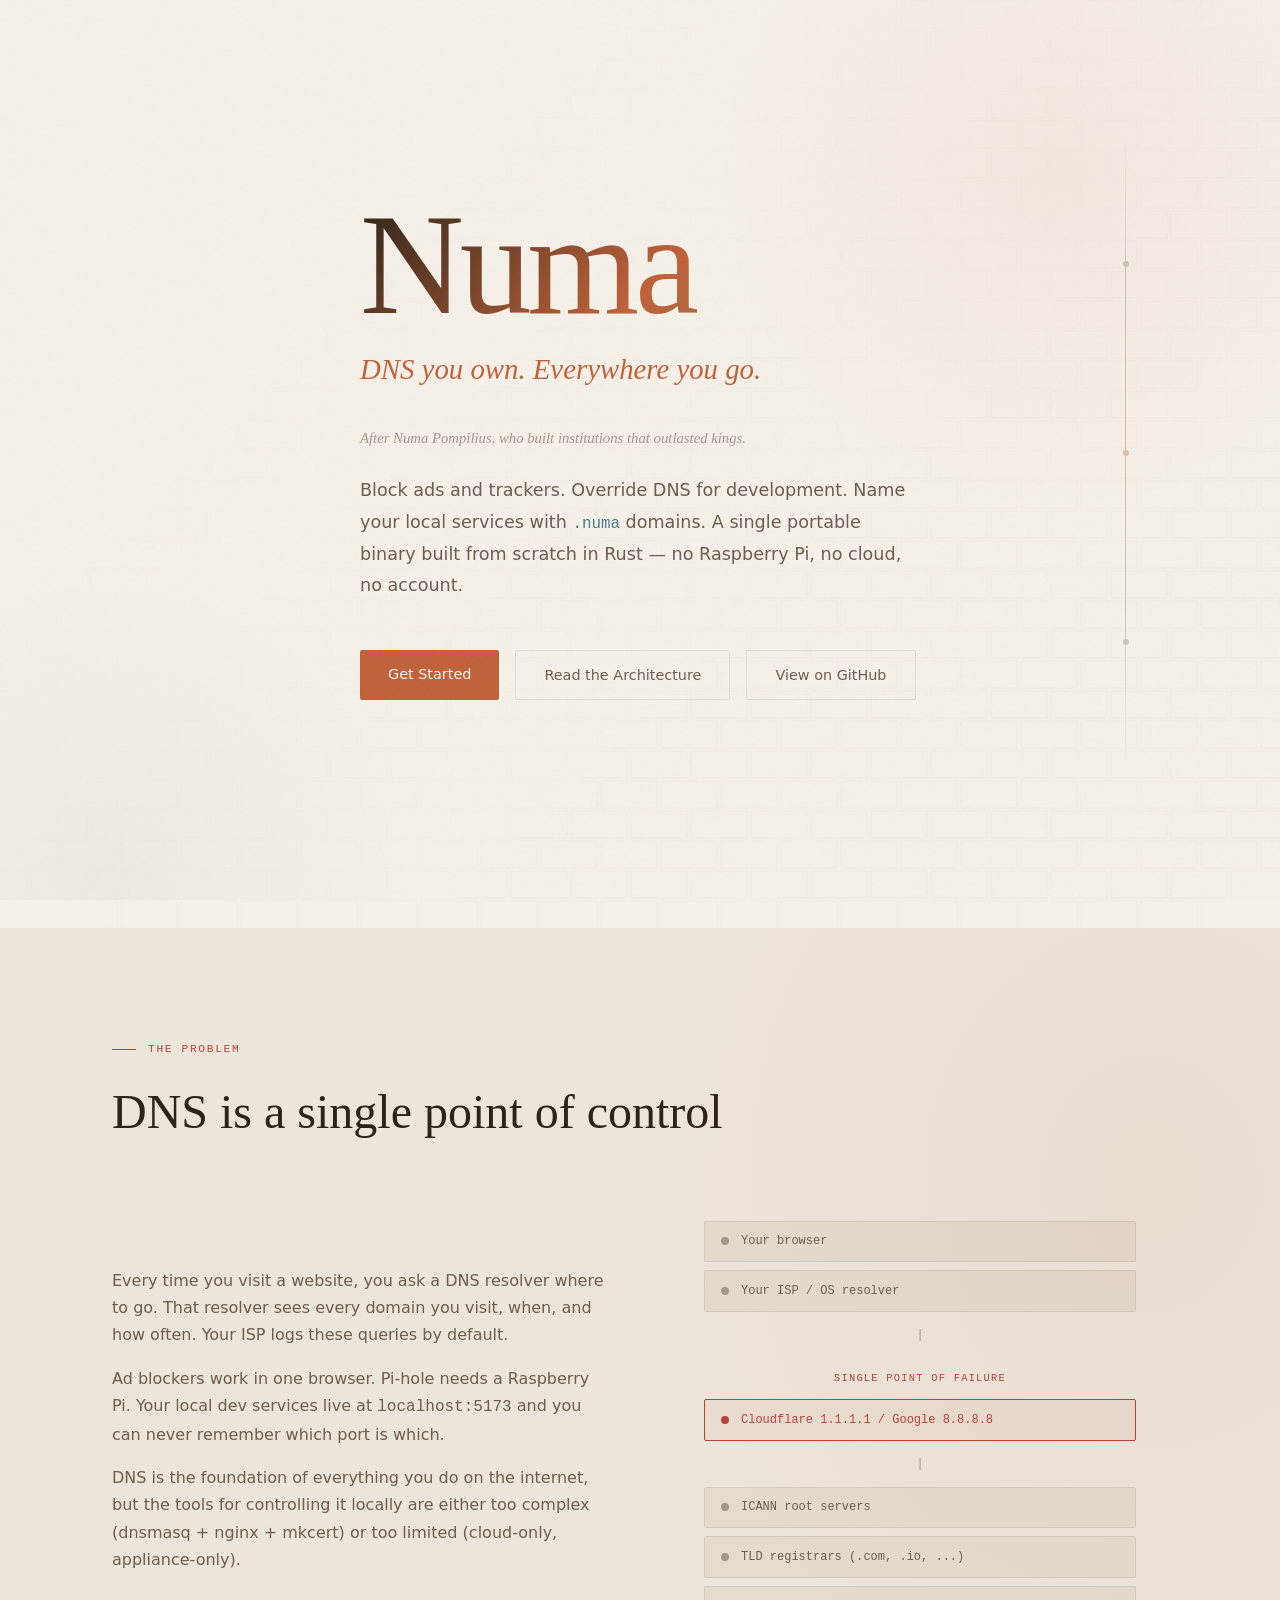
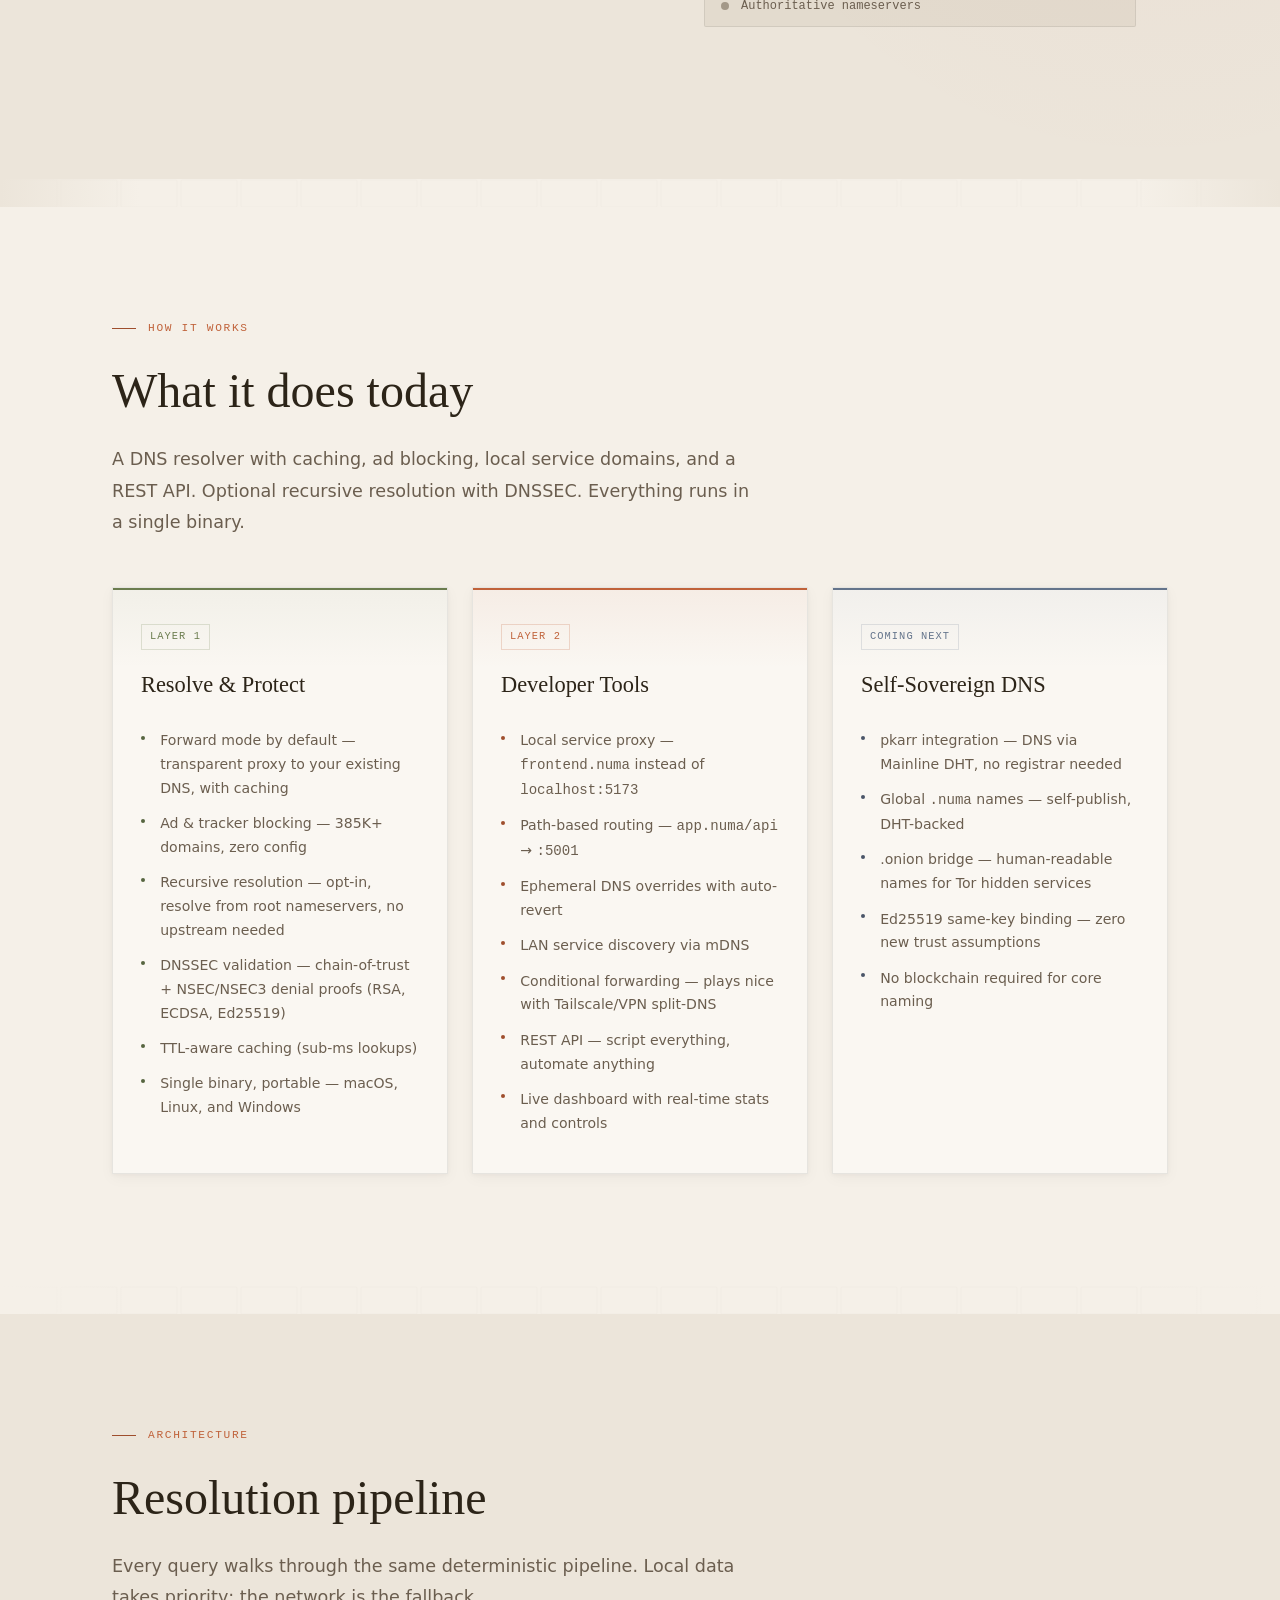
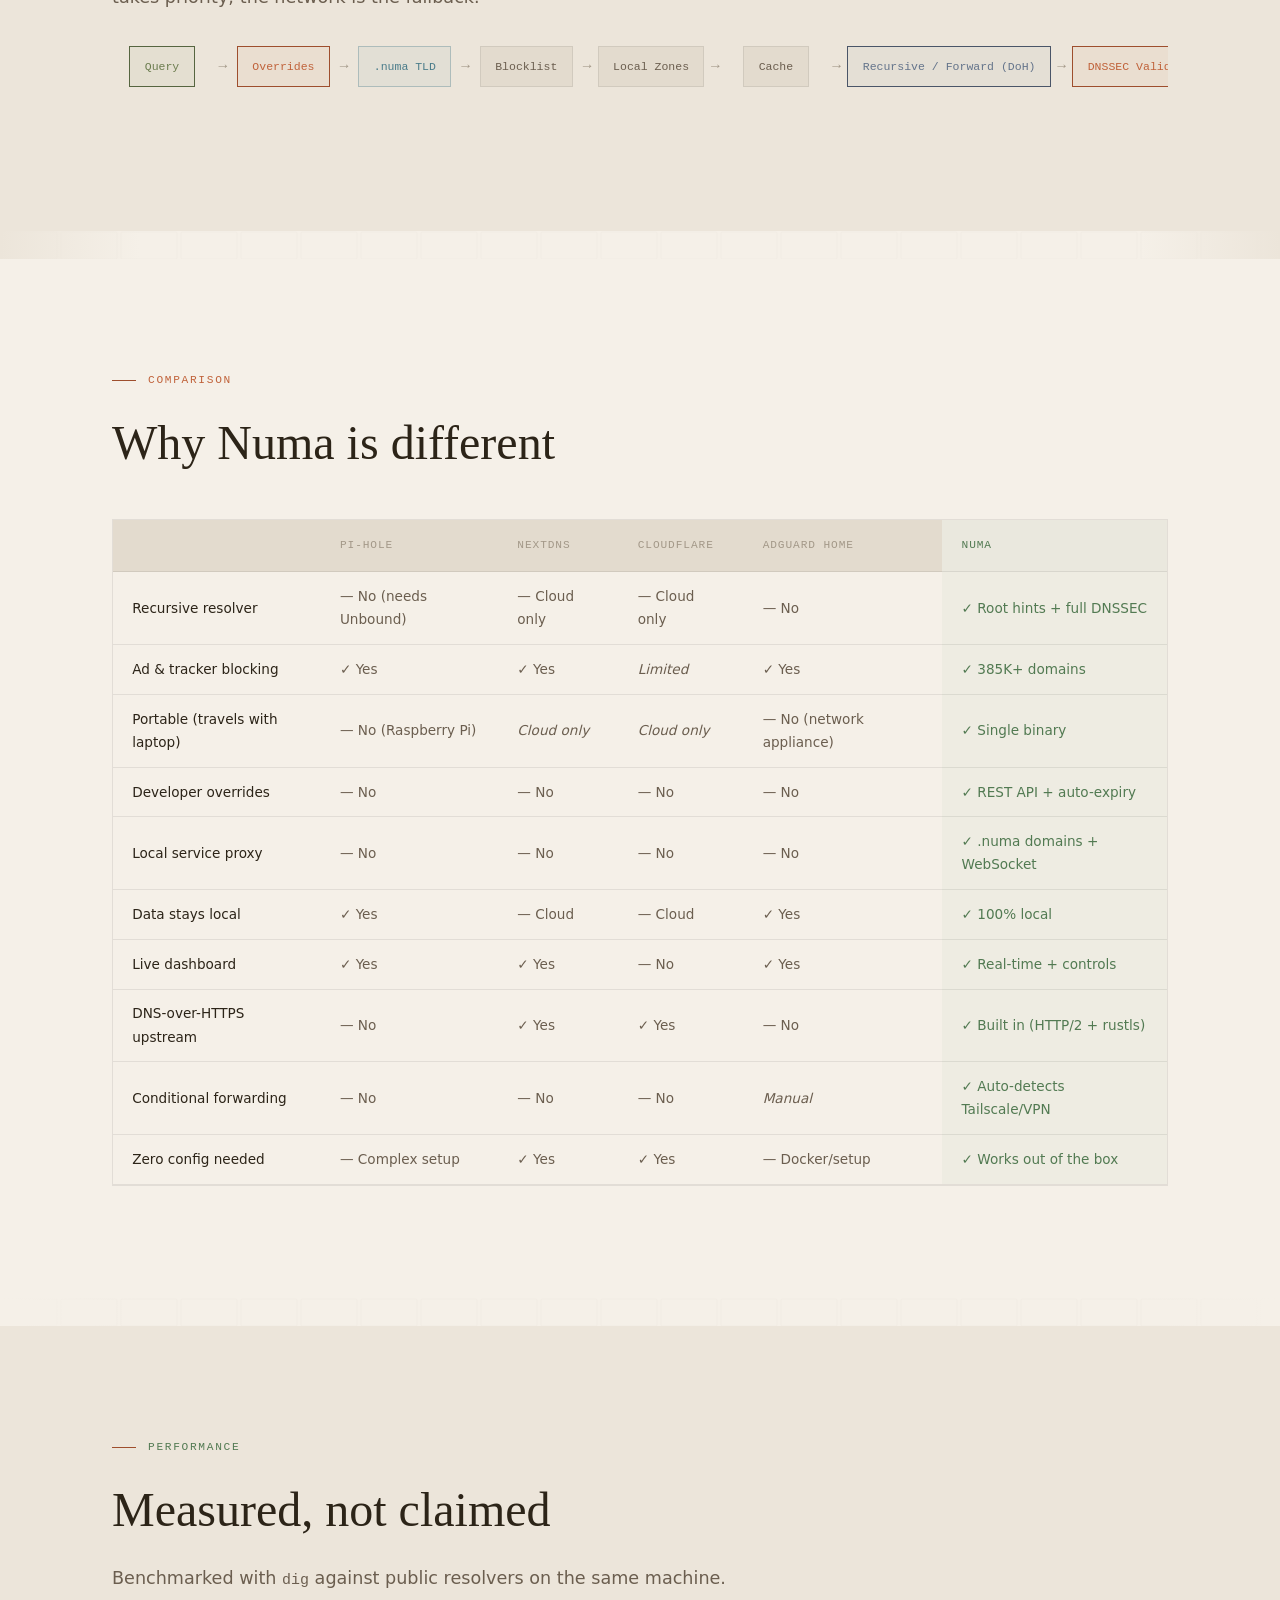
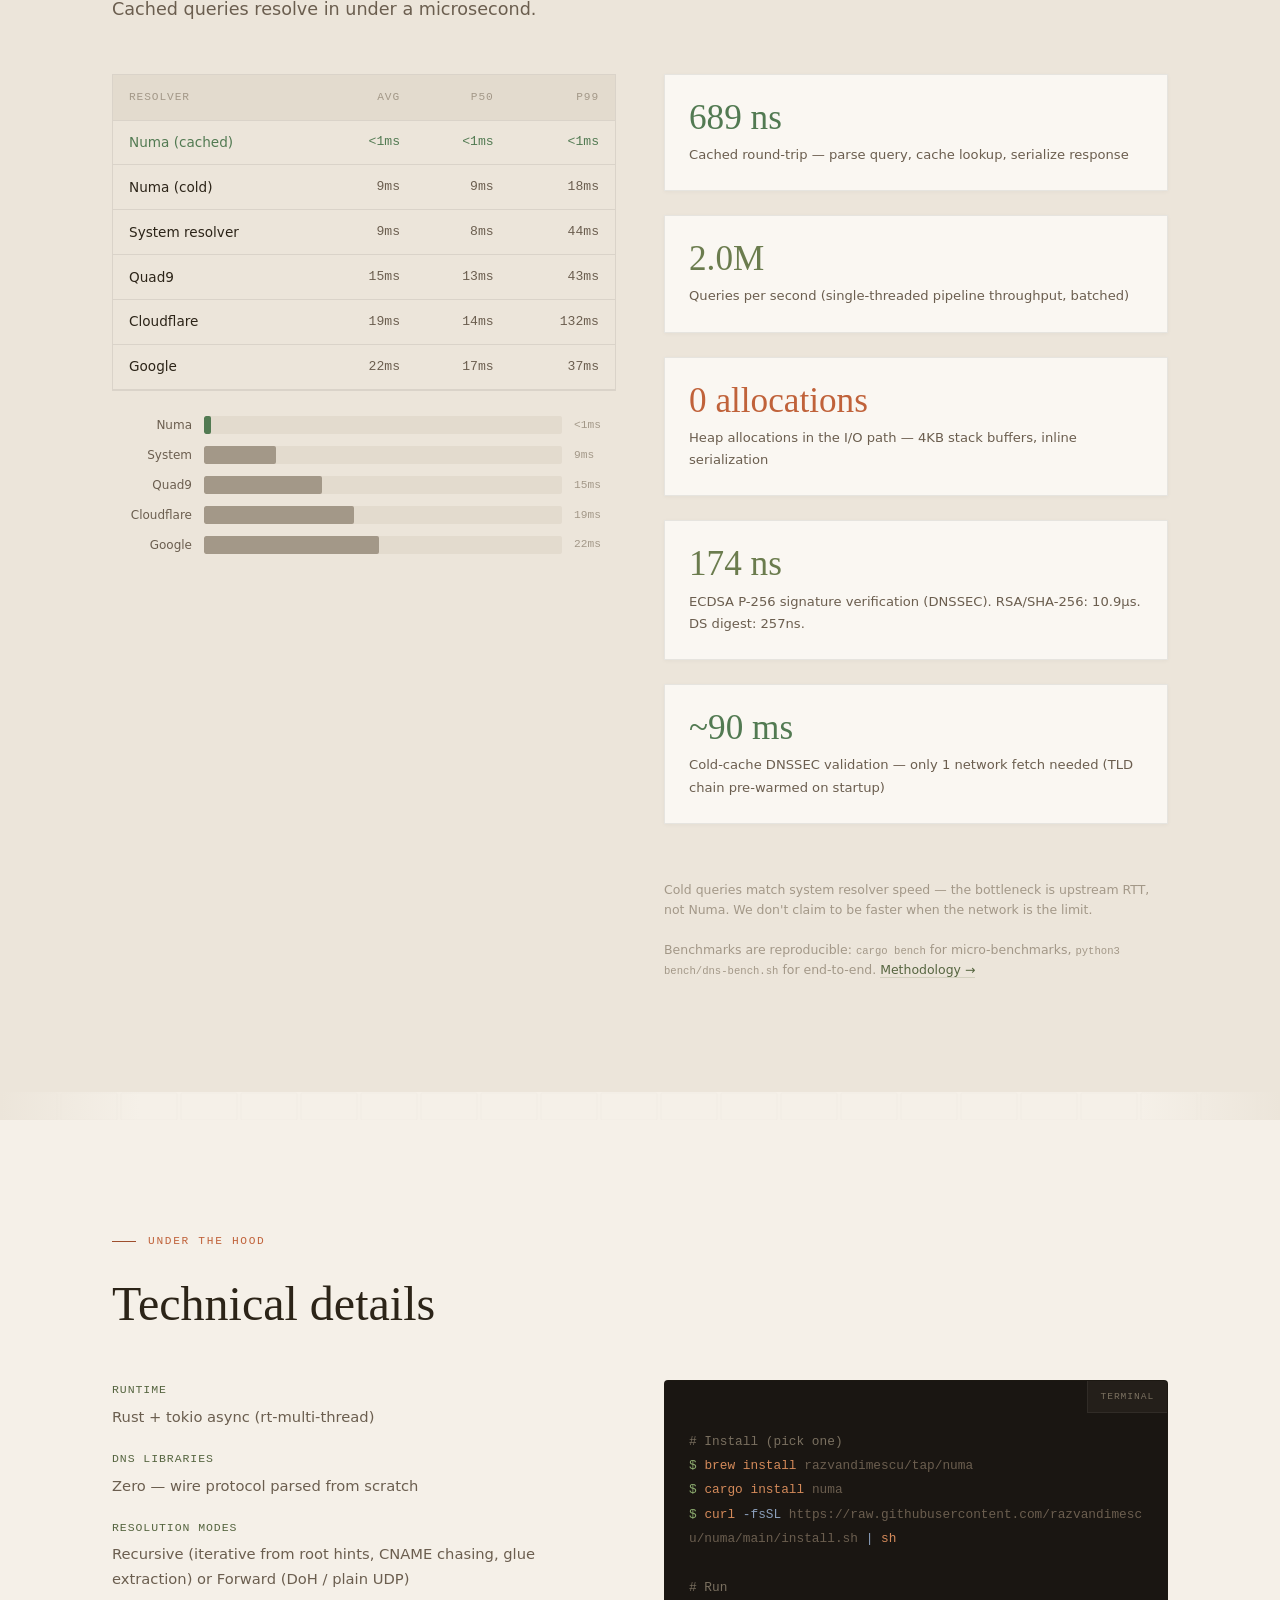
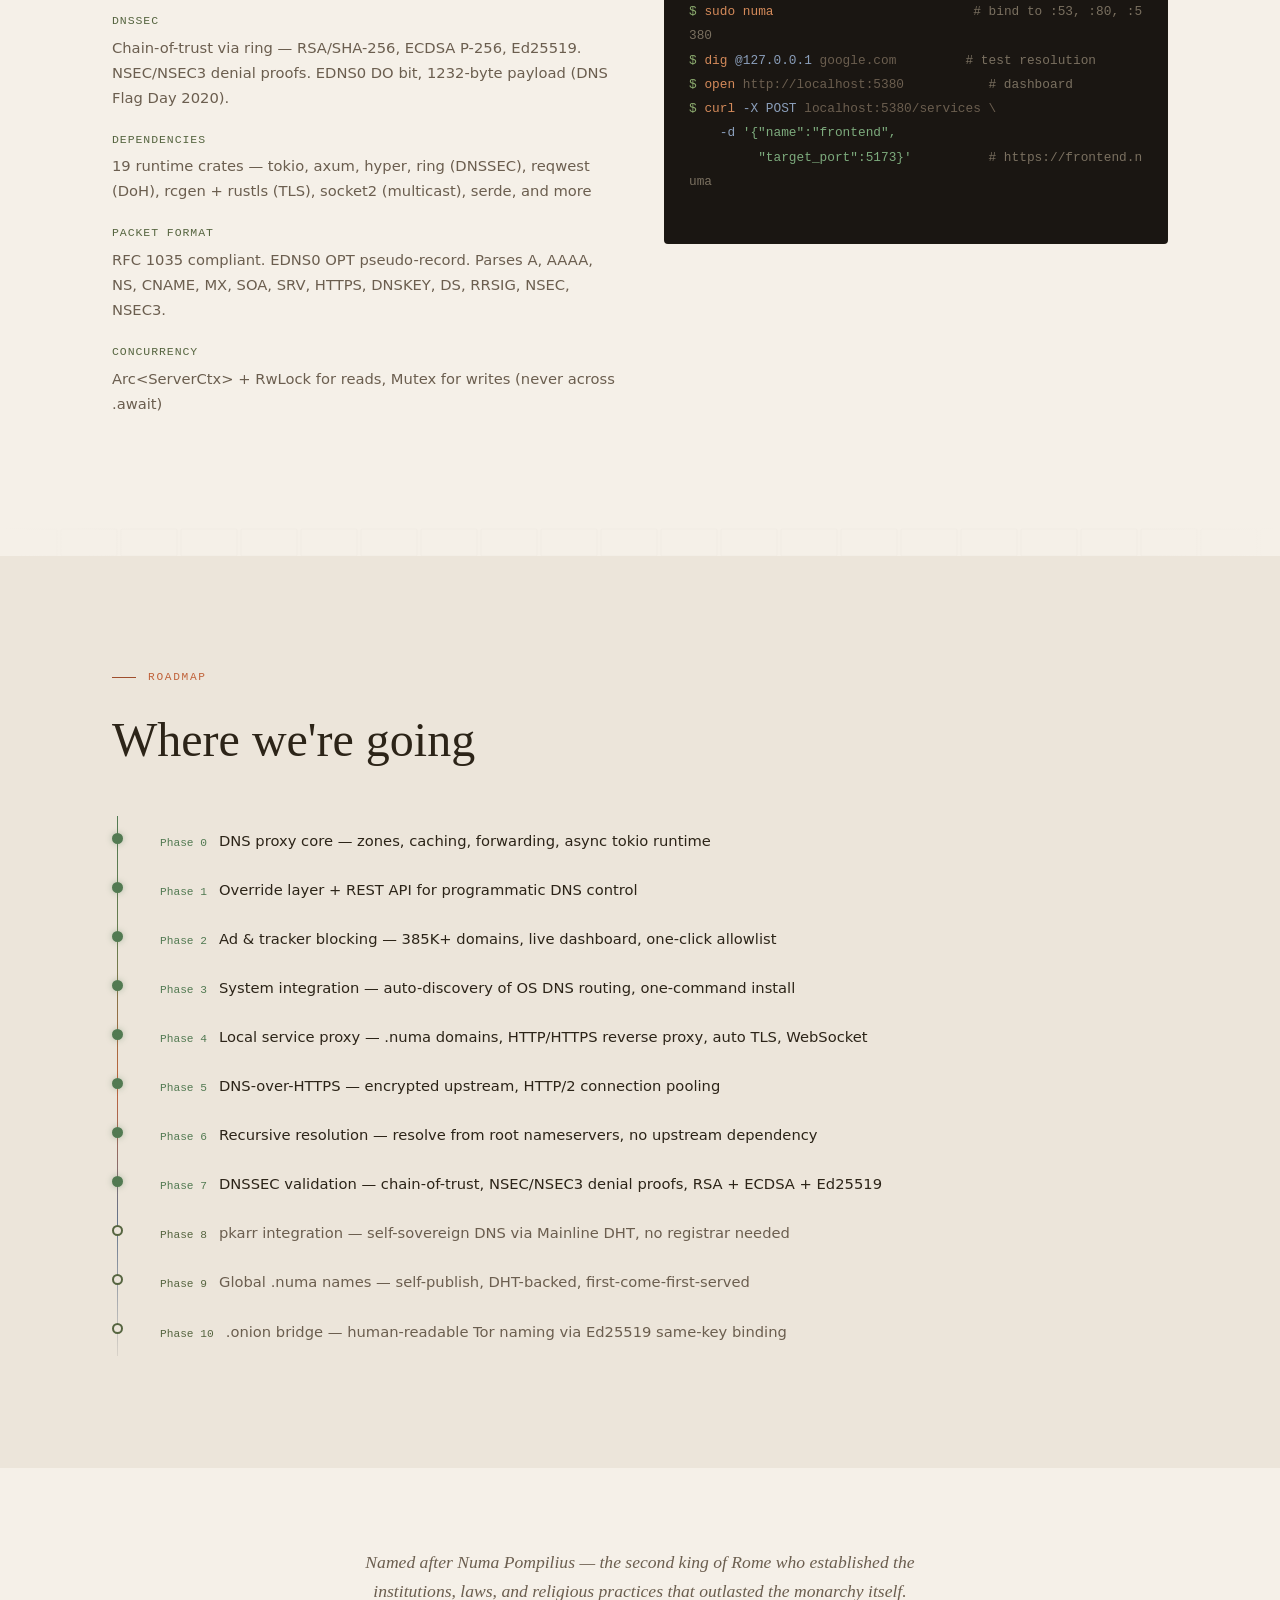
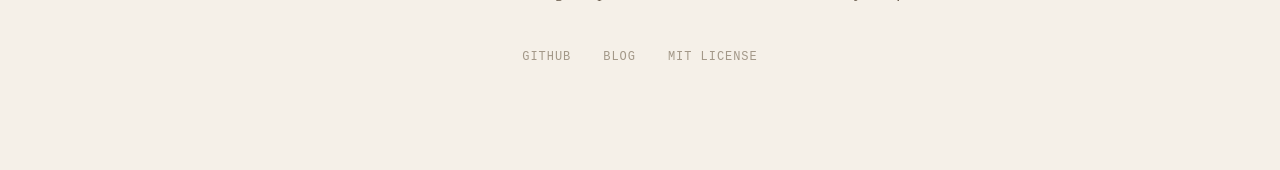
==== site/index.html @ 939c23e9 "feat: forward mode as default, recursive opt-in Forward mode (transparent proxy to system DNS) is no" ====
<!DOCTYPE html>
<html lang="en">
<head>
<meta charset="UTF-8">
<meta name="viewport" content="width=device-width, initial-scale=1.0">
<title>Numa — DNS you own. Everywhere you go.</title>
<meta name="description" content="DNS you own. Portable DNS resolver with caching, ad blocking, .numa local domains, developer overrides. Optional recursive resolution with full DNSSEC validation. Built from scratch in Rust.">
<link rel="canonical" href="https://numa.rs">
<meta property="og:title" content="Numa — DNS you own. Everywhere you go.">
<meta property="og:description" content="Portable DNS resolver with caching, ad blocking, .numa local domains, and developer overrides. Optional recursive resolution with full DNSSEC validation. Built from scratch in Rust.">
<meta property="og:type" content="website">
<meta property="og:url" content="https://numa.rs">
<link rel="stylesheet" href="/fonts/fonts.css">
<style>
*, *::before, *::after { margin: 0; padding: 0; box-sizing: border-box; }

:root {
  /* Roman Stone */
  --bg-deep: #f5f0e8;
  --bg-surface: #ece5da;
  --bg-elevated: #e3dbce;
  --bg-card: #faf7f2;
  --amber: #c0623a;
  --amber-dim: #9e4e2d;
  --amber-glow: rgba(192, 98, 58, 0.07);
  --amber-glow-strong: rgba(192, 98, 58, 0.14);
  --teal: #6b7c4e;
  --teal-dim: #566540;
  --teal-glow: rgba(107, 124, 78, 0.06);
  --violet: #64748b;
  --violet-dim: #4a5568;
  --violet-glow: rgba(100, 116, 139, 0.06);
  --emerald: #527a52;
  --emerald-dim: #3f6340;
  --rose: #b5443a;
  --rose-dim: #943832;
  --rose-glow: rgba(181, 68, 58, 0.05);
  --cyan: #4a7c8a;
  --text-primary: #2c2418;
  --text-secondary: #6b5e4f;
  --text-dim: #a39888;
  --border: rgba(0, 0, 0, 0.08);
  --border-amber: rgba(192, 98, 58, 0.22);
  --border-teal: rgba(107, 124, 78, 0.20);
  --border-violet: rgba(100, 116, 139, 0.18);
  --font-display: 'Instrument Serif', Georgia, serif;
  --font-body: 'DM Sans', system-ui, sans-serif;
  --font-mono: 'JetBrains Mono', monospace;
}

html { scroll-behavior: smooth; }

body {
  background: var(--bg-deep);
  color: var(--text-primary);
  font-family: var(--font-body);
  font-weight: 400;
  line-height: 1.7;
  -webkit-font-smoothing: antialiased;
  overflow-x: hidden;
}

/* --- Grain overlay --- */
body::before {
  content: '';
  position: fixed;
  inset: 0;
  background-image: url("data:image/svg+xml,%3Csvg viewBox='0 0 256 256' xmlns='http://www.w3.org/2000/svg'%3E%3Cfilter id='n'%3E%3CfeTurbulence type='fractalNoise' baseFrequency='0.9' numOctaves='4' stitchTiles='stitch'/%3E%3C/filter%3E%3Crect width='100%25' height='100%25' filter='url(%23n)' opacity='0.025'/%3E%3C/svg%3E");
  pointer-events: none;
  z-index: 9999;
}

/* --- Layout --- */
.container {
  max-width: 1120px;
  margin: 0 auto;
  padding: 0 2rem;
}

section {
  padding: 7rem 0;
  position: relative;
}

/* --- Reveal animations --- */
.reveal {
  opacity: 0;
  transform: translateY(28px);
  transition: opacity 0.7s cubic-bezier(0.22, 1, 0.36, 1), transform 0.7s cubic-bezier(0.22, 1, 0.36, 1);
}
.reveal.visible {
  opacity: 1;
  transform: translateY(0);
}
.reveal-delay-1 { transition-delay: 0.1s; }
.reveal-delay-2 { transition-delay: 0.2s; }
.reveal-delay-3 { transition-delay: 0.3s; }
.reveal-delay-4 { transition-delay: 0.4s; }

@media (prefers-reduced-motion: reduce) {
  .reveal { opacity: 1; transform: none; transition: none; }
  .hero .wordmark, .hero .tagline, .hero .description, .hero-actions { opacity: 1; animation: none; }
}

/* --- Accessibility --- */
.sr-only { position: absolute; width: 1px; height: 1px; padding: 0; margin: -1px; overflow: hidden; clip: rect(0,0,0,0); border: 0; }
.btn:focus-visible { outline: 2px solid var(--amber); outline-offset: 2px; }
.btn-ghost:focus-visible { outline: 2px solid var(--amber-dim); outline-offset: 2px; }

/* --- Roman road brick pattern --- */
.roman-bricks {
  position: absolute;
  inset: 0;
  background-image: url("data:image/svg+xml,%3Csvg width='120' height='60' xmlns='http://www.w3.org/2000/svg'%3E%3Crect x='1' y='1' width='56' height='27' rx='1' fill='none' stroke='%23a39888' stroke-width='0.5' opacity='0.18'/%3E%3Crect x='61' y='1' width='56' height='27' rx='1' fill='none' stroke='%23a39888' stroke-width='0.5' opacity='0.18'/%3E%3Crect x='31' y='31' width='56' height='27' rx='1' fill='none' stroke='%23a39888' stroke-width='0.5' opacity='0.18'/%3E%3Crect x='-29' y='31' width='56' height='27' rx='1' fill='none' stroke='%23a39888' stroke-width='0.5' opacity='0.18'/%3E%3Crect x='91' y='31' width='56' height='27' rx='1' fill='none' stroke='%23a39888' stroke-width='0.5' opacity='0.18'/%3E%3C/svg%3E");
  background-size: 120px 60px;
  pointer-events: none;
}

/* Hero bricks: fade from right/bottom, invisible where text sits */
.hero .roman-bricks {
  -webkit-mask-image: linear-gradient(135deg, transparent 25%, rgba(0,0,0,0.25) 55%, rgba(0,0,0,0.5) 100%);
  mask-image: linear-gradient(135deg, transparent 25%, rgba(0,0,0,0.25) 55%, rgba(0,0,0,0.5) 100%);
}

/* Section divider road band */
.section-road {
  height: 28px;
  position: relative;
  overflow: hidden;
}
.section-road .roman-bricks {
  opacity: 0.5;
}
.section-road::before,
.section-road::after {
  content: '';
  position: absolute;
  top: 0;
  bottom: 0;
  width: 140px;
  z-index: 1;
}
.section-road::before { left: 0; background: linear-gradient(to right, var(--bg-deep), transparent); }
.section-road::after { right: 0; background: linear-gradient(to left, var(--bg-deep), transparent); }
.section-road.on-surface::before { background: linear-gradient(to right, var(--bg-surface), transparent); }
.section-road.on-surface::after { background: linear-gradient(to left, var(--bg-surface), transparent); }

/* --- Section labels --- */
.section-label {
  font-family: var(--font-mono);
  font-size: 0.7rem;
  letter-spacing: 0.15em;
  text-transform: uppercase;
  color: var(--amber);
  margin-bottom: 1.5rem;
  display: flex;
  align-items: center;
  gap: 0.75rem;
}
.section-label::before {
  content: '';
  width: 1.5rem;
  height: 1px;
  background: var(--amber-dim);
}

h2 {
  font-family: var(--font-display);
  font-weight: 400;
  font-size: clamp(2rem, 4vw, 3rem);
  line-height: 1.2;
  margin-bottom: 1.5rem;
  color: var(--text-primary);
}

h3 {
  font-family: var(--font-body);
  font-weight: 500;
  font-size: 1.15rem;
  margin-bottom: 0.75rem;
  color: var(--text-primary);
}

p.lead {
  font-size: 1.1rem;
  color: var(--text-secondary);
  max-width: 640px;
  line-height: 1.8;
}

/* ===========================
   HERO
   =========================== */
.hero {
  min-height: 100vh;
  display: flex;
  align-items: center;
  position: relative;
  padding: 6rem 0;
  overflow: hidden;
}

/* Radial glows behind hero */
.hero::before {
  content: '';
  position: absolute;
  top: -20%;
  right: -10%;
  width: 700px;
  height: 700px;
  background: radial-gradient(circle, rgba(192, 98, 58, 0.06) 0%, transparent 70%);
  pointer-events: none;
}
.hero::after {
  content: '';
  position: absolute;
  bottom: -30%;
  left: -15%;
  width: 600px;
  height: 600px;
  background: radial-gradient(circle, rgba(107, 124, 78, 0.05) 0%, transparent 70%);
  pointer-events: none;
}

.hero-content {
  position: relative;
  z-index: 1;
}

.hero .wordmark {
  font-family: var(--font-display);
  font-weight: 400;
  font-size: clamp(4.5rem, 12vw, 9rem);
  line-height: 0.9;
  letter-spacing: -0.03em;
  background: linear-gradient(135deg, #2c2418 0%, var(--amber) 55%, var(--teal) 100%);
  -webkit-background-clip: text;
  -webkit-text-fill-color: transparent;
  background-clip: text;
  margin-bottom: 1rem;
  opacity: 0;
  animation: wordmark-in 1s cubic-bezier(0.22, 1, 0.36, 1) 0.2s forwards;
}

@keyframes wordmark-in {
  from { opacity: 0; transform: translateY(40px); }
  to { opacity: 1; transform: translateY(0); }
}

.hero .tagline {
  font-family: var(--font-display);
  font-style: italic;
  font-size: clamp(1.3rem, 3vw, 1.8rem);
  color: var(--amber);
  margin-bottom: 2rem;
  opacity: 0;
  animation: fade-up 0.8s cubic-bezier(0.22, 1, 0.36, 1) 0.5s forwards;
}

@keyframes fade-up {
  from { opacity: 0; transform: translateY(20px); }
  to { opacity: 1; transform: translateY(0); }
}

.hero .epigraph {
  font-family: var(--font-display);
  font-style: italic;
  font-size: 0.92rem;
  color: var(--text-dim);
  margin-bottom: 1.5rem;
  opacity: 0;
  animation: fade-up 0.8s cubic-bezier(0.22, 1, 0.36, 1) 0.6s forwards;
}

.hero .description {
  font-size: 1.1rem;
  color: var(--text-secondary);
  max-width: 560px;
  line-height: 1.8;
  margin-bottom: 3rem;
  opacity: 0;
  animation: fade-up 0.8s cubic-bezier(0.22, 1, 0.36, 1) 0.7s forwards;
}

.hero-actions {
  display: flex;
  gap: 1rem;
  flex-wrap: wrap;
  opacity: 0;
  animation: fade-up 0.8s cubic-bezier(0.22, 1, 0.36, 1) 0.9s forwards;
}

.btn {
  font-family: var(--font-body);
  font-weight: 500;
  font-size: 0.9rem;
  padding: 0.75rem 1.75rem;
  border-radius: 2px;
  text-decoration: none;
  transition: all 0.25s ease;
  cursor: pointer;
  border: none;
}

.btn-primary {
  background: var(--amber);
  color: #faf7f2;
}
.btn-primary:hover {
  background: #a85230;
  box-shadow: 0 4px 20px rgba(192, 98, 58, 0.25);
}

.btn-ghost {
  background: transparent;
  color: var(--text-secondary);
  border: 1px solid var(--border);
}
.btn-ghost:hover {
  border-color: var(--amber-dim);
  color: var(--amber);
}

/* Side decoration — vertical line */
.hero-line {
  position: absolute;
  right: 12%;
  top: 15%;
  bottom: 15%;
  width: 1px;
  background: linear-gradient(to bottom, transparent, var(--teal), var(--amber), var(--violet), transparent);
  opacity: 0;
  animation: line-in 1.5s ease 1.2s forwards;
}
@keyframes line-in {
  to { opacity: 0.35; }
}
.hero-line .dot {
  position: absolute;
  width: 6px;
  height: 6px;
  border-radius: 50%;
  left: -2.5px;
}
.hero-line .dot:nth-child(1) { top: 20%; background: var(--teal); animation: pulse-dot-teal 3s ease-in-out infinite 0s; }
.hero-line .dot:nth-child(2) { top: 50%; background: var(--amber); animation: pulse-dot-amber 3s ease-in-out infinite 1s; }
.hero-line .dot:nth-child(3) { top: 80%; background: var(--violet); animation: pulse-dot-violet 3s ease-in-out infinite 2s; }

@keyframes pulse-dot-teal {
  0%, 100% { opacity: 0.5; box-shadow: none; }
  50% { opacity: 1; box-shadow: 0 0 10px rgba(107, 124, 78, 0.5); }
}
@keyframes pulse-dot-amber {
  0%, 100% { opacity: 0.5; box-shadow: none; }
  50% { opacity: 1; box-shadow: 0 0 10px rgba(192, 98, 58, 0.5); }
}
@keyframes pulse-dot-violet {
  0%, 100% { opacity: 0.5; box-shadow: none; }
  50% { opacity: 1; box-shadow: 0 0 10px rgba(100, 116, 139, 0.5); }
}

/* ===========================
   THE PROBLEM
   =========================== */
.problem {
  background: var(--bg-surface);
  position: relative;
}
.problem::after {
  content: '';
  position: absolute;
  top: 0;
  right: 0;
  width: 50%;
  height: 100%;
  background: radial-gradient(ellipse at 80% 30%, var(--rose-glow), transparent 70%);
  pointer-events: none;
}

.problem-grid {
  display: grid;
  grid-template-columns: 1fr 1fr;
  gap: 4rem;
  align-items: center;
  margin-top: 3rem;
}

.problem-text p {
  color: var(--text-secondary);
  margin-bottom: 1rem;
  font-size: 1rem;
}

/* Centralized DNS diagram */
.dns-diagram {
  position: relative;
  padding: 2rem;
}

.dns-node {
  display: flex;
  align-items: center;
  gap: 0.75rem;
  padding: 0.6rem 1rem;
  border: 1px solid var(--border);
  border-radius: 2px;
  font-family: var(--font-mono);
  font-size: 0.75rem;
  color: var(--text-secondary);
  background: var(--bg-elevated);
  margin-bottom: 0.5rem;
  position: relative;
}

.dns-node.central {
  border-color: var(--rose);
  background: rgba(181, 68, 58, 0.06);
  color: var(--rose);
}

.dns-node .node-dot {
  width: 8px;
  height: 8px;
  border-radius: 50%;
  flex-shrink: 0;
}
.dns-node .node-dot.red { background: var(--rose); }
.dns-node .node-dot.dim { background: var(--text-dim); }

.bottleneck-label {
  text-align: center;
  font-family: var(--font-mono);
  font-size: 0.65rem;
  text-transform: uppercase;
  letter-spacing: 0.12em;
  color: var(--rose);
  margin: 1.5rem 0 0.75rem;
}

.dns-arrows {
  display: flex;
  justify-content: center;
  gap: 0.5rem;
  margin: 0.75rem 0;
  color: var(--text-dim);
  font-family: var(--font-mono);
  font-size: 0.8rem;
}

/* ===========================
   HOW IT WORKS — 3 LAYERS
   =========================== */
.layers-grid {
  display: grid;
  grid-template-columns: repeat(3, 1fr);
  gap: 1.5rem;
  margin-top: 3rem;
}

.layer-card {
  background: var(--bg-card);
  border: 1px solid var(--border);
  padding: 2rem 1.75rem;
  position: relative;
  overflow: hidden;
  transition: border-color 0.3s ease, box-shadow 0.3s ease;
  box-shadow: 0 1px 4px rgba(0,0,0,0.04), 0 4px 14px rgba(44,36,24,0.04);
}
.layer-card:hover {
  box-shadow: 0 2px 8px rgba(0,0,0,0.06), 0 8px 24px rgba(44,36,24,0.06);
}

.layer-card:nth-child(1):hover { border-color: var(--border-teal); }
.layer-card:nth-child(2):hover { border-color: var(--border-amber); }
.layer-card:nth-child(3):hover { border-color: var(--border-violet); }

.layer-card::before {
  content: '';
  position: absolute;
  top: 0;
  left: 0;
  right: 0;
  height: 2px;
}

.layer-card:nth-child(1)::before { background: var(--teal); }
.layer-card:nth-child(2)::before { background: var(--amber); }
.layer-card:nth-child(3)::before { background: var(--violet); }

/* Subtle glow per card */
.layer-card:nth-child(1)::after { content: ''; position: absolute; top: 0; left: 0; right: 0; height: 80px; background: linear-gradient(to bottom, var(--teal-glow), transparent); pointer-events: none; }
.layer-card:nth-child(2)::after { content: ''; position: absolute; top: 0; left: 0; right: 0; height: 80px; background: linear-gradient(to bottom, var(--amber-glow), transparent); pointer-events: none; }
.layer-card:nth-child(3)::after { content: ''; position: absolute; top: 0; left: 0; right: 0; height: 80px; background: linear-gradient(to bottom, var(--violet-glow), transparent); pointer-events: none; }

.layer-badge {
  font-family: var(--font-mono);
  font-size: 0.65rem;
  letter-spacing: 0.1em;
  text-transform: uppercase;
  margin-bottom: 1rem;
  display: inline-block;
  padding: 0.2rem 0.5rem;
  position: relative;
  z-index: 1;
}

.layer-card:nth-child(1) .layer-badge { color: var(--teal); border: 1px solid var(--border-teal); }
.layer-card:nth-child(2) .layer-badge { color: var(--amber); border: 1px solid var(--border-amber); }
.layer-card:nth-child(3) .layer-badge { color: var(--violet); border: 1px solid var(--border-violet); }

.layer-card h3 {
  font-family: var(--font-display);
  font-size: 1.4rem;
  font-weight: 400;
  margin-bottom: 1.25rem;
}

.layer-card ul {
  list-style: none;
  padding: 0;
}

.layer-card li {
  font-size: 0.88rem;
  color: var(--text-secondary);
  padding: 0.35rem 0;
  padding-left: 1.2rem;
  position: relative;
}

.layer-card li::before {
  content: '';
  position: absolute;
  left: 0;
  top: 0.75rem;
  width: 4px;
  height: 4px;
  border-radius: 50%;
}
.layer-card:nth-child(1) li::before { background: var(--teal-dim); }
.layer-card:nth-child(2) li::before { background: var(--amber-dim); }
.layer-card:nth-child(3) li::before { background: var(--violet-dim); }

/* ===========================
   ARCHITECTURE
   =========================== */
.architecture {
  background: var(--bg-surface);
}

.arch-subsection {
  margin-top: 4rem;
}

.arch-subsection h3 {
  font-family: var(--font-display);
  font-size: 1.5rem;
  font-weight: 400;
  margin-bottom: 2rem;
}

/* Pipeline diagram */
.pipeline {
  display: flex;
  align-items: center;
  gap: 0;
  overflow-x: auto;
  padding: 2rem 0;
}

.pipeline-node {
  display: flex;
  flex-direction: column;
  align-items: center;
  min-width: 100px;
  flex-shrink: 0;
}

.pipeline-box {
  font-family: var(--font-mono);
  font-size: 0.72rem;
  padding: 0.6rem 0.9rem;
  border: 1px solid var(--border);
  background: var(--bg-elevated);
  color: var(--text-secondary);
  white-space: nowrap;
  position: relative;
  transition: all 0.3s ease;
}
.pipeline-box:hover {
  border-color: var(--amber-dim);
  color: var(--amber);
}

.pipeline-box.highlight {
  border-color: var(--amber-dim);
  background: rgba(192, 98, 58, 0.06);
  color: var(--amber);
}
.pipeline-box.hl-teal {
  border-color: var(--teal-dim);
  background: rgba(107, 124, 78, 0.06);
  color: var(--teal);
}
.pipeline-box.hl-teal:hover { border-color: var(--teal); color: var(--teal); }
.pipeline-box.hl-violet {
  border-color: var(--violet-dim);
  background: rgba(100, 116, 139, 0.06);
  color: var(--violet);
}
.pipeline-box.hl-violet:hover { border-color: var(--violet); color: var(--violet); }
.pipeline-box.hl-emerald {
  border-color: var(--emerald-dim);
  background: rgba(82, 122, 82, 0.06);
  color: var(--emerald);
}
.pipeline-box.hl-emerald:hover { border-color: var(--emerald); color: var(--emerald); }
.pipeline-box.hl-cyan {
  border-color: rgba(74, 124, 138, 0.35);
  background: rgba(74, 124, 138, 0.06);
  color: var(--cyan);
}
.pipeline-box.hl-cyan:hover { border-color: var(--cyan); color: var(--cyan); }

.pipeline-arrow {
  font-family: var(--font-mono);
  color: var(--text-dim);
  font-size: 0.9rem;
  padding: 0 0.4rem;
  flex-shrink: 0;
}

/* Layer stack */
.layer-stack {
  display: flex;
  flex-direction: column;
  gap: 0;
  max-width: 700px;
  margin: 2rem 0;
}

.stack-row {
  display: grid;
  grid-template-columns: 180px 1fr;
  border: 1px solid var(--border);
  border-bottom: none;
  transition: background 0.3s ease;
}
.stack-row:last-child { border-bottom: 1px solid var(--border); }
.stack-row:hover { background: var(--bg-elevated); }

.stack-label {
  font-family: var(--font-mono);
  font-size: 0.7rem;
  letter-spacing: 0.05em;
  color: var(--amber);
  padding: 0.9rem 1.2rem;
  border-right: 1px solid var(--border);
  display: flex;
  align-items: center;
}

.stack-value {
  font-family: var(--font-mono);
  font-size: 0.78rem;
  color: var(--text-secondary);
  padding: 0.9rem 1.2rem;
  display: flex;
  align-items: center;
}

/* Network diagram */
.network-grid {
  display: grid;
  grid-template-columns: repeat(4, 1fr);
  gap: 1rem;
  margin: 2rem 0;
}

.network-actor {
  text-align: center;
  padding: 1.5rem 1rem;
  border: 1px solid var(--border);
  background: var(--bg-elevated);
  position: relative;
}

.network-actor .actor-icon {
  font-size: 1.5rem;
  margin-bottom: 0.75rem;
  display: block;
}

.network-actor h4 {
  font-family: var(--font-mono);
  font-size: 0.75rem;
  text-transform: uppercase;
  letter-spacing: 0.08em;
  color: var(--amber);
  margin-bottom: 0.5rem;
}

.network-actor p {
  font-size: 0.8rem;
  color: var(--text-secondary);
  line-height: 1.5;
}

/* Connecting lines between network actors */
.network-connections {
  display: flex;
  justify-content: center;
  gap: 2rem;
  margin: -0.5rem 0 0;
  padding: 0 3rem;
}
.network-conn-line {
  flex: 1;
  height: 1px;
  background: var(--border-amber);
  position: relative;
  top: 0;
}

/* ===========================
   COMPARISON TABLE
   =========================== */
.comparison-wrapper {
  overflow-x: auto;
  margin-top: 3rem;
  border: 1px solid var(--border);
}

.comparison-table {
  width: 100%;
  border-collapse: collapse;
  font-size: 0.85rem;
  min-width: 700px;
}

.comparison-table thead th {
  font-family: var(--font-mono);
  font-size: 0.7rem;
  letter-spacing: 0.08em;
  text-transform: uppercase;
  color: var(--text-dim);
  padding: 1rem 1.2rem;
  text-align: left;
  border-bottom: 1px solid var(--border);
  background: var(--bg-elevated);
  font-weight: 500;
}

.comparison-table thead th:last-child {
  color: var(--emerald);
}

.comparison-table tbody td {
  padding: 0.8rem 1.2rem;
  border-bottom: 1px solid var(--border);
  color: var(--text-secondary);
}

.comparison-table tbody tr:hover {
  background: var(--bg-elevated);
}

.comparison-table tbody td:first-child {
  font-weight: 400;
  color: var(--text-primary);
}

.comparison-table tbody td:last-child {
  color: var(--emerald);
  font-weight: 400;
}

.check { color: var(--emerald); }
.check::before { content: '\2713\00a0'; }
.cross { color: var(--text-dim); }
.cross::before { content: '\2014\00a0'; }
.muted { color: var(--text-dim); font-style: italic; }

.comparison-table thead th:last-child {
  background: rgba(82, 122, 82, 0.07);
}
.comparison-table tbody td:last-child {
  background: rgba(82, 122, 82, 0.04);
}

/* ===========================
   PERFORMANCE
   =========================== */
.perf-section {
  background: var(--bg-surface);
}

.perf-grid {
  display: grid;
  grid-template-columns: 1fr 1fr;
  gap: 3rem;
  margin-top: 3rem;
  align-items: start;
}

.perf-table-wrapper {
  overflow-x: auto;
  border: 1px solid var(--border);
}

.perf-table {
  width: 100%;
  border-collapse: collapse;
  font-size: 0.85rem;
  min-width: 380px;
}

.perf-table thead th {
  font-family: var(--font-mono);
  font-size: 0.7rem;
  letter-spacing: 0.08em;
  text-transform: uppercase;
  color: var(--text-dim);
  padding: 0.8rem 1rem;
  text-align: right;
  border-bottom: 1px solid var(--border);
  background: var(--bg-elevated);
  font-weight: 500;
}

.perf-table thead th:first-child {
  text-align: left;
}

.perf-table tbody td {
  padding: 0.65rem 1rem;
  border-bottom: 1px solid var(--border);
  color: var(--text-secondary);
  text-align: right;
  font-family: var(--font-mono);
  font-size: 0.82rem;
}

.perf-table tbody td:first-child {
  font-family: var(--font-body);
  font-size: 0.85rem;
  color: var(--text-primary);
  text-align: left;
  font-weight: 400;
}

.perf-table tbody tr:hover {
  background: var(--bg-elevated);
}

.perf-table tbody tr.perf-highlight td {
  color: var(--emerald);
  font-weight: 500;
}

.perf-table tbody tr.perf-highlight td:first-child {
  color: var(--emerald);
}

.perf-sidebar {
  display: flex;
  flex-direction: column;
  gap: 1.5rem;
}

.perf-stat {
  background: var(--bg-card);
  border: 1px solid var(--border);
  padding: 1.5rem;
  box-shadow: 0 1px 4px rgba(0,0,0,0.04);
}

.perf-stat-value {
  font-family: var(--font-display);
  font-size: 2.2rem;
  font-weight: 400;
  line-height: 1.1;
}

.perf-stat-value.emerald { color: var(--emerald); }
.perf-stat-value.teal { color: var(--teal); }
.perf-stat-value.amber { color: var(--amber); }

.perf-stat-label {
  font-size: 0.82rem;
  color: var(--text-secondary);
  margin-top: 0.4rem;
}

.perf-bar-group {
  margin-top: 1.5rem;
}

.perf-bar-row {
  display: flex;
  align-items: center;
  gap: 0.75rem;
  margin-bottom: 0.6rem;
}

.perf-bar-label {
  font-size: 0.75rem;
  color: var(--text-secondary);
  width: 80px;
  flex-shrink: 0;
  text-align: right;
}

.perf-bar-track {
  flex: 1;
  height: 18px;
  background: var(--bg-elevated);
  border-radius: 2px;
  overflow: hidden;
  position: relative;
}

.perf-bar-fill {
  height: 100%;
  border-radius: 2px;
  transition: width 0.6s ease;
}

.perf-bar-fill.emerald { background: var(--emerald); }
.perf-bar-fill.teal { background: var(--teal); }
.perf-bar-fill.dim { background: var(--text-dim); }

.perf-bar-ms {
  font-family: var(--font-mono);
  font-size: 0.7rem;
  color: var(--text-dim);
  width: 42px;
  flex-shrink: 0;
}

.perf-note {
  font-size: 0.78rem;
  color: var(--text-dim);
  margin-top: 2rem;
  line-height: 1.6;
}

.perf-note a {
  color: var(--teal-dim);
  text-decoration: none;
  border-bottom: 1px solid var(--border-teal);
}

/* ===========================
   TECHNICAL
   =========================== */
.tech-grid {
  display: grid;
  grid-template-columns: 1fr 1fr;
  gap: 3rem;
  margin-top: 3rem;
  align-items: start;
}

.tech-specs dt {
  font-family: var(--font-mono);
  font-size: 0.72rem;
  text-transform: uppercase;
  letter-spacing: 0.08em;
  color: var(--teal-dim);
  margin-top: 1.25rem;
}
.tech-specs dt:first-child { margin-top: 0; }

.tech-specs dd {
  font-size: 0.92rem;
  color: var(--text-secondary);
  margin-top: 0.25rem;
}

.code-block {
  background: #1a1612;
  color: #d6d0c6;
  border: 1px solid rgba(44,36,24,0.15);
  border-radius: 4px;
  padding: 1.5rem;
  font-family: var(--font-mono);
  font-size: 0.8rem;
  line-height: 1.9;
  color: var(--text-secondary);
  overflow-x: auto;
  position: relative;
  white-space: pre-wrap;
  word-break: break-all;
}

.code-block::before {
  content: 'terminal';
  position: absolute;
  top: 0;
  right: 0;
  font-family: var(--font-mono);
  font-size: 0.6rem;
  text-transform: uppercase;
  letter-spacing: 0.1em;
  color: #7a7060;
  padding: 0.4rem 0.8rem;
  background: #241f1a;
  border-left: 1px solid rgba(255,255,255,0.06);
  border-bottom: 1px solid rgba(255,255,255,0.06);
}

.code-block .prompt { color: #8baa6e; }
.code-block .comment { color: #7a7060; }
.code-block .cmd { color: #d48a5a; }
.code-block .flag { color: #8b9fbb; }
.code-block .str { color: #7dab7d; }

/* ===========================
   ROADMAP
   =========================== */
.roadmap {
  background: var(--bg-surface);
}

.roadmap-list {
  margin-top: 3rem;
  position: relative;
  padding-left: 2rem;
}

/* Vertical line */
.roadmap-list::before {
  content: '';
  position: absolute;
  left: 5px;
  top: 0;
  bottom: 0;
  width: 1px;
  background: linear-gradient(to bottom, var(--emerald), var(--teal), var(--amber), var(--violet), var(--border));
}

.roadmap-item {
  position: relative;
  padding: 0.75rem 0;
  padding-left: 1rem;
  display: grid;
  grid-template-columns: auto 1fr;
  gap: 0.75rem;
  align-items: baseline;
}

.roadmap-item::before {
  content: '';
  position: absolute;
  left: -2rem;
  top: 1.05rem;
  width: 11px;
  height: 11px;
  border-radius: 50%;
  border: 2px solid var(--text-dim);
  background: var(--bg-surface);
}

.roadmap-item.done::before {
  background: var(--emerald);
  border-color: var(--emerald);
  box-shadow: 0 0 6px rgba(82, 122, 82, 0.4);
}

.roadmap-item.phase-teal::before { border-color: var(--teal-dim); }
.roadmap-item.phase-amber::before { border-color: var(--amber-dim); }
.roadmap-item.phase-violet::before { border-color: var(--violet-dim); }

.roadmap-item .phase {
  font-family: var(--font-mono);
  font-size: 0.7rem;
  color: var(--text-dim);
  white-space: nowrap;
}

.roadmap-item.done .phase {
  color: var(--emerald);
}
.roadmap-item.phase-teal .phase { color: var(--teal-dim); }
.roadmap-item.phase-amber .phase { color: var(--amber-dim); }
.roadmap-item.phase-violet .phase { color: var(--violet-dim); }

.roadmap-item .phase-desc {
  font-size: 0.92rem;
  color: var(--text-secondary);
}

.roadmap-item.done .phase-desc {
  color: var(--text-primary);
}

/* ===========================
   FOOTER
   =========================== */
footer {
  padding: 5rem 0 3rem;
  text-align: center;
}

footer .origin {
  font-family: var(--font-display);
  font-style: italic;
  font-size: 1.1rem;
  color: var(--text-secondary);
  max-width: 580px;
  margin: 0 auto 2.5rem;
  line-height: 1.7;
}

footer .footer-links {
  display: flex;
  justify-content: center;
  gap: 2rem;
  margin-bottom: 2.5rem;
}

footer .footer-links a {
  font-family: var(--font-mono);
  font-size: 0.75rem;
  letter-spacing: 0.08em;
  text-transform: uppercase;
  color: var(--text-dim);
  text-decoration: none;
  transition: color 0.2s ease;
}
footer .footer-links a:hover { color: var(--amber); }

footer .closing {
  font-family: var(--font-mono);
  font-size: 0.7rem;
  background: linear-gradient(90deg, var(--teal), var(--amber), var(--violet));
  -webkit-background-clip: text;
  -webkit-text-fill-color: transparent;
  background-clip: text;
  letter-spacing: 0.04em;
}

/* ===========================
   RESPONSIVE
   =========================== */
@media (max-width: 900px) {
  .problem-grid { grid-template-columns: 1fr; gap: 2rem; }
  .layers-grid { grid-template-columns: 1fr; }
  .tech-grid { grid-template-columns: 1fr; }
  .perf-grid { grid-template-columns: 1fr; }
  .network-grid { grid-template-columns: repeat(2, 1fr); }
  .network-connections { display: none; }
  .hero-line { display: none; }
  .stack-row { grid-template-columns: 120px 1fr; }
}

@media (max-width: 600px) {
  section { padding: 4rem 0; }
  .container { padding: 0 1.25rem; }
  .network-grid { grid-template-columns: 1fr; }
  .pipeline { flex-direction: column; align-items: stretch; gap: 0; }
  .pipeline-arrow { transform: rotate(90deg); padding: 0.15rem 0; align-self: center; }
  .pipeline-node { min-width: 100%; }
  .pipeline-box { width: 100%; text-align: center; }
  .comparison-table { font-size: 0.75rem; }
  .section-road { height: 20px; }
}
</style>
<noscript><style>.reveal { opacity: 1 !important; transform: none !important; } .hero .wordmark, .hero .tagline, .hero .description, .hero-actions { opacity: 1 !important; animation: none !important; }</style></noscript>
</head>
<body>

<!-- ==================== HERO ==================== -->
<section class="hero">
  <div class="roman-bricks" aria-hidden="true"></div>
  <div class="container hero-content">
    <h1 class="wordmark">Numa</h1>
    <div class="tagline">DNS you own. Everywhere you go.</div>
    <p class="epigraph">After Numa Pompilius, who built institutions that outlasted kings.</p>
    <p class="description">
      Block ads and trackers. Override DNS for development. Name your local services with <code style="font-size:0.9em;color:var(--cyan)">.numa</code> domains. A single portable binary built from scratch in Rust &mdash; no Raspberry Pi, no cloud, no account.
    </p>
    <div class="hero-actions">
      <a href="#technical" class="btn btn-primary">Get Started</a>
      <a href="#architecture" class="btn btn-ghost">Read the Architecture</a>
      <a href="https://github.com/razvandimescu/numa" class="btn btn-ghost" target="_blank" rel="noopener">View on GitHub</a>
    </div>
  </div>
  <div class="hero-line" aria-hidden="true">
    <div class="dot"></div>
    <div class="dot"></div>
    <div class="dot"></div>
  </div>
</section>

<div class="section-road" aria-hidden="true"><div class="roman-bricks"></div></div>

<!-- ==================== THE PROBLEM ==================== -->
<section class="problem">
  <div class="container">
    <div class="reveal">
      <div class="section-label" style="color: var(--rose)">The Problem</div>
      <h2>DNS is a single point of control</h2>
    </div>
    <div class="problem-grid">
      <div class="problem-text reveal reveal-delay-1">
        <p>Every time you visit a website, you ask a DNS resolver where to go. That resolver sees every domain you visit, when, and how often. Your ISP logs these queries by default.</p>
        <p>Ad blockers work in one browser. Pi-hole needs a Raspberry Pi. Your local dev services live at <code>localhost:5173</code> and you can never remember which port is which.</p>
        <p>DNS is the foundation of everything you do on the internet, but the tools for controlling it locally are either too complex (dnsmasq + nginx + mkcert) or too limited (cloud-only, appliance-only).</p>
      </div>
      <div class="dns-diagram reveal reveal-delay-2">
        <div class="dns-node"><span class="node-dot dim"></span>Your browser</div>
        <div class="dns-node"><span class="node-dot dim"></span>Your ISP / OS resolver</div>
        <div class="dns-arrows">|</div>
        <div class="bottleneck-label">Single point of failure</div>
        <div class="dns-node central"><span class="node-dot red"></span>Cloudflare 1.1.1.1 / Google 8.8.8.8</div>
        <div class="dns-arrows">|</div>
        <div class="dns-node"><span class="node-dot dim"></span>ICANN root servers</div>
        <div class="dns-node"><span class="node-dot dim"></span>TLD registrars (.com, .io, ...)</div>
        <div class="dns-node"><span class="node-dot dim"></span>Authoritative nameservers</div>
      </div>
    </div>
  </div>
</section>

<div class="section-road on-surface" aria-hidden="true"><div class="roman-bricks"></div></div>

<!-- ==================== HOW IT WORKS ==================== -->
<section id="layers">
  <div class="container">
    <div class="reveal">
      <div class="section-label">How It Works</div>
      <h2>What it does today</h2>
      <p class="lead">A DNS resolver with caching, ad blocking, local service domains, and a REST API. Optional recursive resolution with DNSSEC. Everything runs in a single binary.</p>
    </div>
    <div class="layers-grid">
      <div class="layer-card reveal reveal-delay-1">
        <div class="layer-badge">Layer 1</div>
        <h3>Resolve &amp; Protect</h3>
        <ul>
          <li>Forward mode by default &mdash; transparent proxy to your existing DNS, with caching</li>
          <li>Ad &amp; tracker blocking &mdash; 385K+ domains, zero config</li>
          <li>Recursive resolution &mdash; opt-in, resolve from root nameservers, no upstream needed</li>
          <li>DNSSEC validation &mdash; chain-of-trust + NSEC/NSEC3 denial proofs (RSA, ECDSA, Ed25519)</li>
          <li>TTL-aware caching (sub-ms lookups)</li>
          <li>Single binary, portable &mdash; macOS, Linux, and Windows</li>
        </ul>
      </div>
      <div class="layer-card reveal reveal-delay-2">
        <div class="layer-badge">Layer 2</div>
        <h3>Developer Tools</h3>
        <ul>
          <li>Local service proxy &mdash; <code>frontend.numa</code> instead of <code>localhost:5173</code></li>
          <li>Path-based routing &mdash; <code>app.numa/api</code> &rarr; <code>:5001</code></li>
          <li>Ephemeral DNS overrides with auto-revert</li>
          <li>LAN service discovery via mDNS</li>
          <li>Conditional forwarding &mdash; plays nice with Tailscale/VPN split-DNS</li>
          <li>REST API &mdash; script everything, automate anything</li>
          <li>Live dashboard with real-time stats and controls</li>
        </ul>
      </div>
      <div class="layer-card reveal reveal-delay-3">
        <div class="layer-badge">Coming Next</div>
        <h3>Self-Sovereign DNS</h3>
        <ul>
          <li>pkarr integration &mdash; DNS via Mainline DHT, no registrar needed</li>
          <li>Global <code>.numa</code> names &mdash; self-publish, DHT-backed</li>
          <li>.onion bridge &mdash; human-readable names for Tor hidden services</li>
          <li>Ed25519 same-key binding &mdash; zero new trust assumptions</li>
          <li>No blockchain required for core naming</li>
        </ul>
      </div>
    </div>
  </div>
</section>

<div class="section-road" aria-hidden="true"><div class="roman-bricks"></div></div>

<!-- ==================== ARCHITECTURE ==================== -->
<section class="architecture" id="architecture">
  <div class="container">
    <div class="reveal">
      <div class="section-label">Architecture</div>
      <h2>Resolution pipeline</h2>
      <p class="lead">Every query walks through the same deterministic pipeline. Local data takes priority; the network is the fallback.</p>
    </div>

    <div class="reveal reveal-delay-1">
      <div class="pipeline">
        <div class="pipeline-node"><div class="pipeline-box hl-teal">Query</div></div>
        <span class="pipeline-arrow">&rarr;</span>
        <div class="pipeline-node"><div class="pipeline-box highlight">Overrides</div></div>
        <span class="pipeline-arrow">&rarr;</span>
        <div class="pipeline-node"><div class="pipeline-box hl-cyan">.numa TLD</div></div>
        <span class="pipeline-arrow">&rarr;</span>
        <div class="pipeline-node"><div class="pipeline-box">Blocklist</div></div>
        <span class="pipeline-arrow">&rarr;</span>
        <div class="pipeline-node"><div class="pipeline-box">Local Zones</div></div>
        <span class="pipeline-arrow">&rarr;</span>
        <div class="pipeline-node"><div class="pipeline-box">Cache</div></div>
        <span class="pipeline-arrow">&rarr;</span>
        <div class="pipeline-node"><div class="pipeline-box hl-violet">Recursive / Forward (DoH)</div></div>
        <span class="pipeline-arrow">&rarr;</span>
        <div class="pipeline-node"><div class="pipeline-box highlight">DNSSEC Validate</div></div>
        <span class="pipeline-arrow">&rarr;</span>
        <div class="pipeline-node"><div class="pipeline-box hl-emerald">Respond</div></div>
      </div>
    </div>

  </div>
</section>

<div class="section-road on-surface" aria-hidden="true"><div class="roman-bricks"></div></div>

<!-- ==================== WHY NUMA IS DIFFERENT ==================== -->
<section>
  <div class="container">
    <div class="reveal">
      <div class="section-label">Comparison</div>
      <h2>Why Numa is different</h2>
    </div>
    <div class="comparison-wrapper reveal reveal-delay-1">
      <table class="comparison-table">
        <caption class="sr-only">Comparison of Numa with existing DNS solutions</caption>
        <thead>
          <tr>
            <th></th>
            <th>Pi-hole</th>
            <th>NextDNS</th>
            <th>Cloudflare</th>
            <th>AdGuard Home</th>
            <th>Numa</th>
          </tr>
        </thead>
        <tbody>
          <tr>
            <td>Recursive resolver</td>
            <td class="cross">No (needs Unbound)</td>
            <td class="cross">Cloud only</td>
            <td class="cross">Cloud only</td>
            <td class="cross">No</td>
            <td class="check">Root hints + full DNSSEC</td>
          </tr>
          <tr>
            <td>Ad &amp; tracker blocking</td>
            <td class="check">Yes</td>
            <td class="check">Yes</td>
            <td class="muted">Limited</td>
            <td class="check">Yes</td>
            <td class="check">385K+ domains</td>
          </tr>
          <tr>
            <td>Portable (travels with laptop)</td>
            <td class="cross">No (Raspberry Pi)</td>
            <td class="muted">Cloud only</td>
            <td class="muted">Cloud only</td>
            <td class="cross">No (network appliance)</td>
            <td class="check">Single binary</td>
          </tr>
          <tr>
            <td>Developer overrides</td>
            <td class="cross">No</td>
            <td class="cross">No</td>
            <td class="cross">No</td>
            <td class="cross">No</td>
            <td class="check">REST API + auto-expiry</td>
          </tr>
          <tr>
            <td>Local service proxy</td>
            <td class="cross">No</td>
            <td class="cross">No</td>
            <td class="cross">No</td>
            <td class="cross">No</td>
            <td class="check">.numa domains + WebSocket</td>
          </tr>
          <tr>
            <td>Data stays local</td>
            <td class="check">Yes</td>
            <td class="cross">Cloud</td>
            <td class="cross">Cloud</td>
            <td class="check">Yes</td>
            <td class="check">100% local</td>
          </tr>
          <tr>
            <td>Live dashboard</td>
            <td class="check">Yes</td>
            <td class="check">Yes</td>
            <td class="cross">No</td>
            <td class="check">Yes</td>
            <td class="check">Real-time + controls</td>
          </tr>
          <tr>
            <td>DNS-over-HTTPS upstream</td>
            <td class="cross">No</td>
            <td class="check">Yes</td>
            <td class="check">Yes</td>
            <td class="cross">No</td>
            <td class="check">Built in (HTTP/2 + rustls)</td>
          </tr>
          <tr>
            <td>Conditional forwarding</td>
            <td class="cross">No</td>
            <td class="cross">No</td>
            <td class="cross">No</td>
            <td class="muted">Manual</td>
            <td class="check">Auto-detects Tailscale/VPN</td>
          </tr>
          <tr>
            <td>Zero config needed</td>
            <td class="cross">Complex setup</td>
            <td class="check">Yes</td>
            <td class="check">Yes</td>
            <td class="cross">Docker/setup</td>
            <td class="check">Works out of the box</td>
          </tr>
        </tbody>
      </table>
    </div>
  </div>
</section>

<div class="section-road" aria-hidden="true"><div class="roman-bricks"></div></div>

<!-- ==================== PERFORMANCE ==================== -->
<section class="perf-section" id="performance">
  <div class="container">
    <div class="reveal">
      <div class="section-label" style="color: var(--emerald)">Performance</div>
      <h2>Measured, not claimed</h2>
      <p class="lead">Benchmarked with <code style="font-size:0.85em">dig</code> against public resolvers on the same machine. Cached queries resolve in under a microsecond.</p>
    </div>

    <div class="perf-grid">
      <div class="reveal reveal-delay-1">
        <div class="perf-table-wrapper">
          <table class="perf-table">
            <caption class="sr-only">DNS resolver latency comparison</caption>
            <thead>
              <tr>
                <th>Resolver</th>
                <th>Avg</th>
                <th>P50</th>
                <th>P99</th>
              </tr>
            </thead>
            <tbody>
              <tr class="perf-highlight">
                <td>Numa (cached)</td>
                <td>&lt;1ms</td>
                <td>&lt;1ms</td>
                <td>&lt;1ms</td>
              </tr>
              <tr>
                <td>Numa (cold)</td>
                <td>9ms</td>
                <td>9ms</td>
                <td>18ms</td>
              </tr>
              <tr>
                <td>System resolver</td>
                <td>9ms</td>
                <td>8ms</td>
                <td>44ms</td>
              </tr>
              <tr>
                <td>Quad9</td>
                <td>15ms</td>
                <td>13ms</td>
                <td>43ms</td>
              </tr>
              <tr>
                <td>Cloudflare</td>
                <td>19ms</td>
                <td>14ms</td>
                <td>132ms</td>
              </tr>
              <tr>
                <td>Google</td>
                <td>22ms</td>
                <td>17ms</td>
                <td>37ms</td>
              </tr>
            </tbody>
          </table>
        </div>

        <div class="perf-bar-group">
          <div class="perf-bar-row">
            <span class="perf-bar-label">Numa</span>
            <div class="perf-bar-track"><div class="perf-bar-fill emerald" style="width: 2%"></div></div>
            <span class="perf-bar-ms">&lt;1ms</span>
          </div>
          <div class="perf-bar-row">
            <span class="perf-bar-label">System</span>
            <div class="perf-bar-track"><div class="perf-bar-fill dim" style="width: 20%"></div></div>
            <span class="perf-bar-ms">9ms</span>
          </div>
          <div class="perf-bar-row">
            <span class="perf-bar-label">Quad9</span>
            <div class="perf-bar-track"><div class="perf-bar-fill dim" style="width: 33%"></div></div>
            <span class="perf-bar-ms">15ms</span>
          </div>
          <div class="perf-bar-row">
            <span class="perf-bar-label">Cloudflare</span>
            <div class="perf-bar-track"><div class="perf-bar-fill dim" style="width: 42%"></div></div>
            <span class="perf-bar-ms">19ms</span>
          </div>
          <div class="perf-bar-row">
            <span class="perf-bar-label">Google</span>
            <div class="perf-bar-track"><div class="perf-bar-fill dim" style="width: 49%"></div></div>
            <span class="perf-bar-ms">22ms</span>
          </div>
        </div>
      </div>

      <div class="perf-sidebar reveal reveal-delay-2">
        <div class="perf-stat">
          <div class="perf-stat-value emerald">689 ns</div>
          <div class="perf-stat-label">Cached round-trip &mdash; parse query, cache lookup, serialize response</div>
        </div>
        <div class="perf-stat">
          <div class="perf-stat-value teal">2.0M</div>
          <div class="perf-stat-label">Queries per second (single-threaded pipeline throughput, batched)</div>
        </div>
        <div class="perf-stat">
          <div class="perf-stat-value amber">0 allocations</div>
          <div class="perf-stat-label">Heap allocations in the I/O path &mdash; 4KB stack buffers, inline serialization</div>
        </div>
        <div class="perf-stat">
          <div class="perf-stat-value teal">174 ns</div>
          <div class="perf-stat-label">ECDSA P-256 signature verification (DNSSEC). RSA/SHA-256: 10.9&micro;s. DS digest: 257ns.</div>
        </div>
        <div class="perf-stat">
          <div class="perf-stat-value emerald">~90 ms</div>
          <div class="perf-stat-label">Cold-cache DNSSEC validation &mdash; only 1 network fetch needed (TLD chain pre-warmed on startup)</div>
        </div>

        <p class="perf-note">
          Cold queries match system resolver speed &mdash; the bottleneck is upstream RTT, not Numa. We don't claim to be faster when the network is the limit.
          <br><br>
          Benchmarks are reproducible: <code style="font-size:0.85em">cargo bench</code> for micro-benchmarks, <code style="font-size:0.85em">python3 bench/dns-bench.sh</code> for end-to-end.
          <a href="https://github.com/razvandimescu/numa/tree/main/bench">Methodology &rarr;</a>
        </p>
      </div>
    </div>
  </div>
</section>

<div class="section-road on-surface" aria-hidden="true"><div class="roman-bricks"></div></div>

<!-- ==================== TECHNICAL ==================== -->
<section id="technical">
  <div class="container">
    <div class="reveal">
      <div class="section-label">Under the Hood</div>
      <h2>Technical details</h2>
    </div>
    <div class="tech-grid">
      <dl class="tech-specs reveal reveal-delay-1">
        <dt>Runtime</dt>
        <dd>Rust + tokio async (rt-multi-thread)</dd>

        <dt>DNS Libraries</dt>
        <dd>Zero &mdash; wire protocol parsed from scratch</dd>

        <dt>Resolution Modes</dt>
        <dd>Recursive (iterative from root hints, CNAME chasing, glue extraction) or Forward (DoH / plain UDP)</dd>

        <dt>DNSSEC</dt>
        <dd>Chain-of-trust via ring &mdash; RSA/SHA-256, ECDSA P-256, Ed25519. NSEC/NSEC3 denial proofs. EDNS0 DO bit, 1232-byte payload (DNS Flag Day 2020).</dd>

        <dt>Dependencies</dt>
        <dd>19 runtime crates &mdash; tokio, axum, hyper, ring (DNSSEC), reqwest (DoH), rcgen + rustls (TLS), socket2 (multicast), serde, and more</dd>

        <dt>Packet Format</dt>
        <dd>RFC 1035 compliant. EDNS0 OPT pseudo-record. Parses A, AAAA, NS, CNAME, MX, SOA, SRV, HTTPS, DNSKEY, DS, RRSIG, NSEC, NSEC3.</dd>

        <dt>Concurrency</dt>
        <dd>Arc&lt;ServerCtx&gt; + RwLock for reads, Mutex for writes (never across .await)</dd>
      </dl>
      <div class="code-block reveal reveal-delay-2">
<span class="comment"># Install (pick one)</span>
<span class="prompt">$</span> <span class="cmd">brew install</span> razvandimescu/tap/numa
<span class="prompt">$</span> <span class="cmd">cargo install</span> numa
<span class="prompt">$</span> <span class="cmd">curl</span> <span class="flag">-fsSL</span> https://raw.githubusercontent.com/razvandimescu/numa/main/install.sh <span class="flag">|</span> <span class="cmd">sh</span>

<span class="comment"># Run</span>
<span class="prompt">$</span> <span class="cmd">sudo numa</span>                          <span class="comment"># bind to :53, :80, :5380</span>
<span class="prompt">$</span> <span class="cmd">dig</span> <span class="flag">@127.0.0.1</span> google.com         <span class="comment"># test resolution</span>
<span class="prompt">$</span> <span class="cmd">open</span> http://localhost:5380           <span class="comment"># dashboard</span>
<span class="prompt">$</span> <span class="cmd">curl</span> <span class="flag">-X POST</span> localhost:5380/services \
    <span class="flag">-d</span> <span class="str">'{"name":"frontend",
         "target_port":5173}'</span>          <span class="comment"># https://frontend.numa</span>
      </div>
    </div>
  </div>
</section>

<div class="section-road" aria-hidden="true"><div class="roman-bricks"></div></div>

<!-- ==================== ROADMAP ==================== -->
<section class="roadmap">
  <div class="container">
    <div class="reveal">
      <div class="section-label">Roadmap</div>
      <h2>Where we're going</h2>
    </div>
    <div class="roadmap-list reveal reveal-delay-1">
      <div class="roadmap-item done">
        <span class="phase">Phase 0</span>
        <span class="phase-desc">DNS proxy core &mdash; zones, caching, forwarding, async tokio runtime</span>
      </div>
      <div class="roadmap-item done">
        <span class="phase">Phase 1</span>
        <span class="phase-desc">Override layer + REST API for programmatic DNS control</span>
      </div>
      <div class="roadmap-item done">
        <span class="phase">Phase 2</span>
        <span class="phase-desc">Ad &amp; tracker blocking &mdash; 385K+ domains, live dashboard, one-click allowlist</span>
      </div>
      <div class="roadmap-item done">
        <span class="phase">Phase 3</span>
        <span class="phase-desc">System integration &mdash; auto-discovery of OS DNS routing, one-command install</span>
      </div>
      <div class="roadmap-item done">
        <span class="phase">Phase 4</span>
        <span class="phase-desc">Local service proxy &mdash; .numa domains, HTTP/HTTPS reverse proxy, auto TLS, WebSocket</span>
      </div>
      <div class="roadmap-item done">
        <span class="phase">Phase 5</span>
        <span class="phase-desc">DNS-over-HTTPS &mdash; encrypted upstream, HTTP/2 connection pooling</span>
      </div>
      <div class="roadmap-item done">
        <span class="phase">Phase 6</span>
        <span class="phase-desc">Recursive resolution &mdash; resolve from root nameservers, no upstream dependency</span>
      </div>
      <div class="roadmap-item done">
        <span class="phase">Phase 7</span>
        <span class="phase-desc">DNSSEC validation &mdash; chain-of-trust, NSEC/NSEC3 denial proofs, RSA + ECDSA + Ed25519</span>
      </div>
      <div class="roadmap-item phase-teal">
        <span class="phase">Phase 8</span>
        <span class="phase-desc">pkarr integration &mdash; self-sovereign DNS via Mainline DHT, no registrar needed</span>
      </div>
      <div class="roadmap-item phase-teal">
        <span class="phase">Phase 9</span>
        <span class="phase-desc">Global .numa names &mdash; self-publish, DHT-backed, first-come-first-served</span>
      </div>
      <div class="roadmap-item phase-teal">
        <span class="phase">Phase 10</span>
        <span class="phase-desc">.onion bridge &mdash; human-readable Tor naming via Ed25519 same-key binding</span>
      </div>
    </div>
  </div>
</section>

<!-- ==================== FOOTER ==================== -->
<footer>
  <div class="container">
    <p class="origin reveal">
      Named after Numa Pompilius &mdash; the second king of Rome who established the institutions, laws, and religious practices that outlasted the monarchy itself.
    </p>
    <div class="footer-links reveal reveal-delay-1">
      <a href="https://github.com/razvandimescu/numa" target="_blank" rel="noopener">GitHub</a>
      <a href="/blog/">Blog</a>
      <a href="https://github.com/razvandimescu/numa/blob/main/LICENSE" target="_blank" rel="noopener">MIT License</a>
    </div>
    <p class="closing reveal reveal-delay-2">Built from scratch in Rust. No dependencies on trust.</p>
  </div>
</footer>

<script>
// Intersection Observer for reveal animations
const observer = new IntersectionObserver((entries) => {
  entries.forEach(entry => {
    if (entry.isIntersecting) {
      entry.target.classList.add('visible');
    }
  });
}, {
  threshold: 0.1,
  rootMargin: '0px 0px -40px 0px'
});

document.querySelectorAll('.reveal').forEach(el => observer.observe(el));
</script>

</body>
</html>
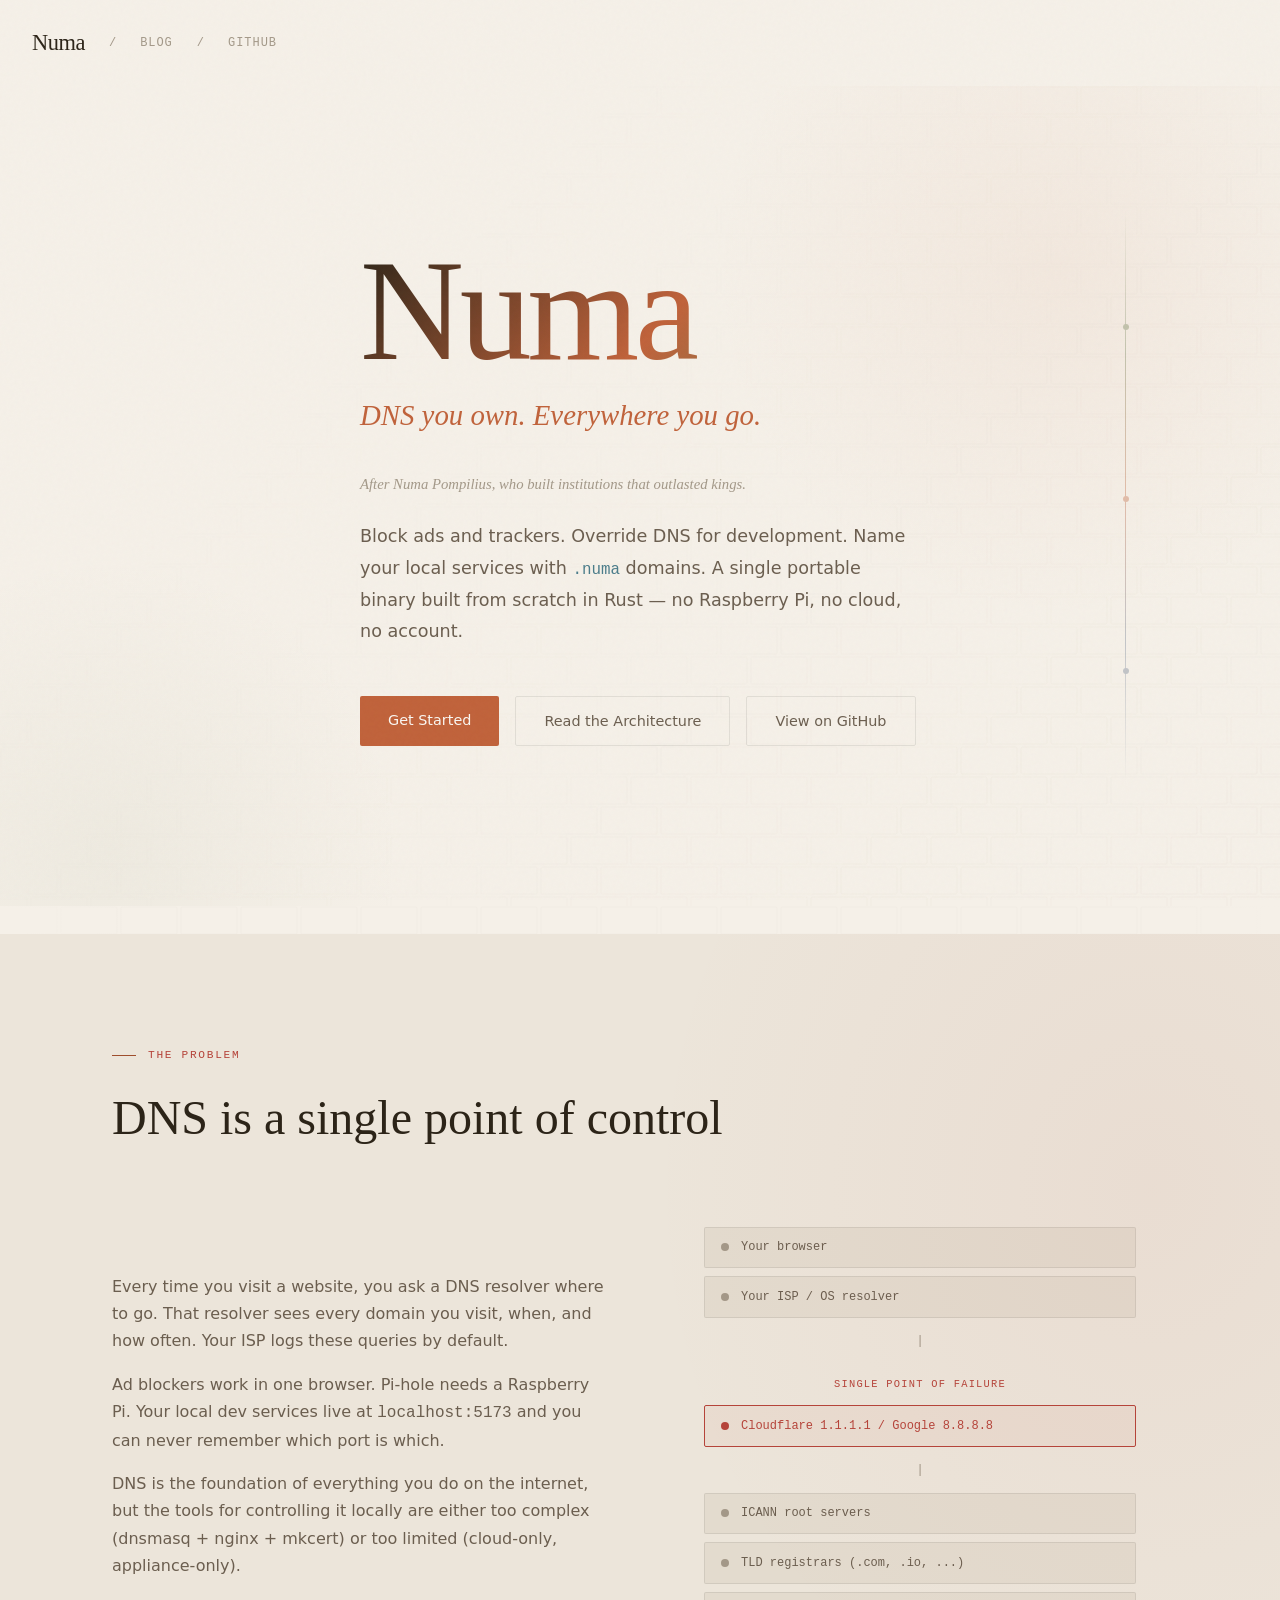
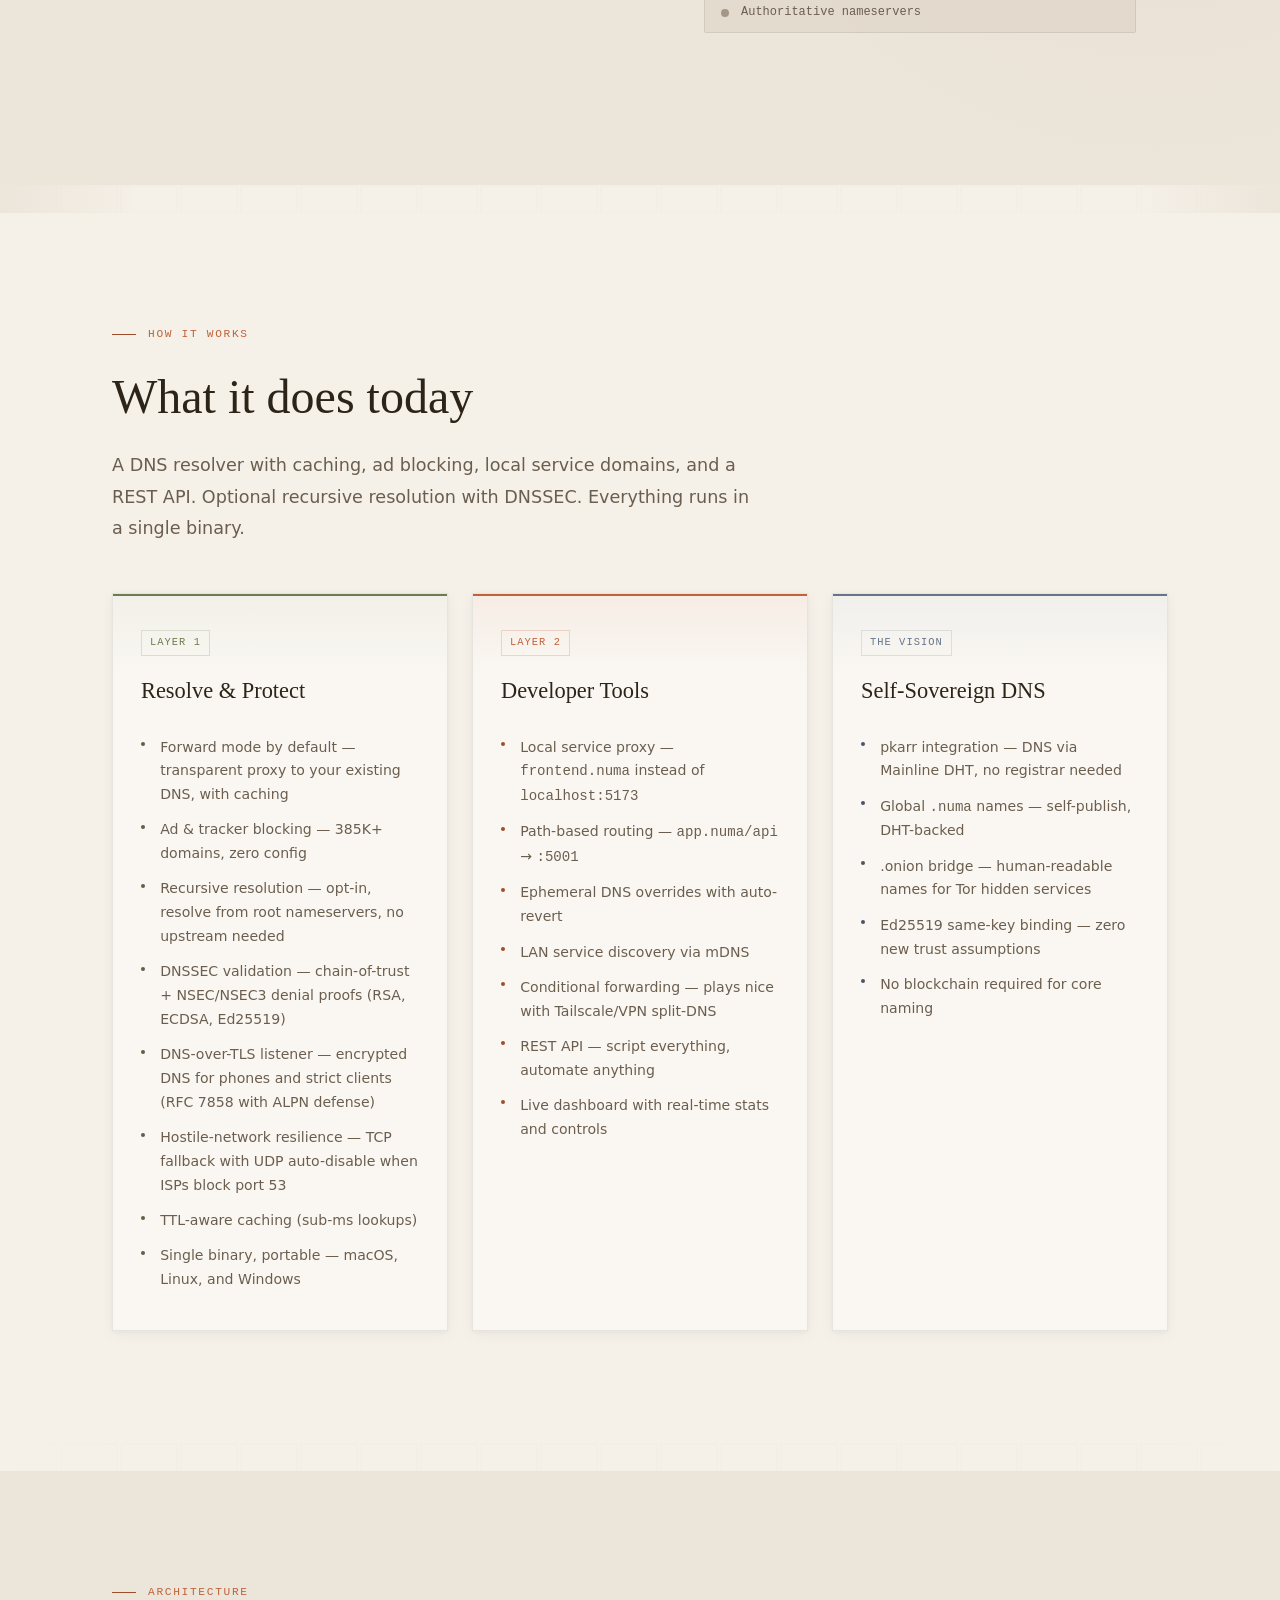
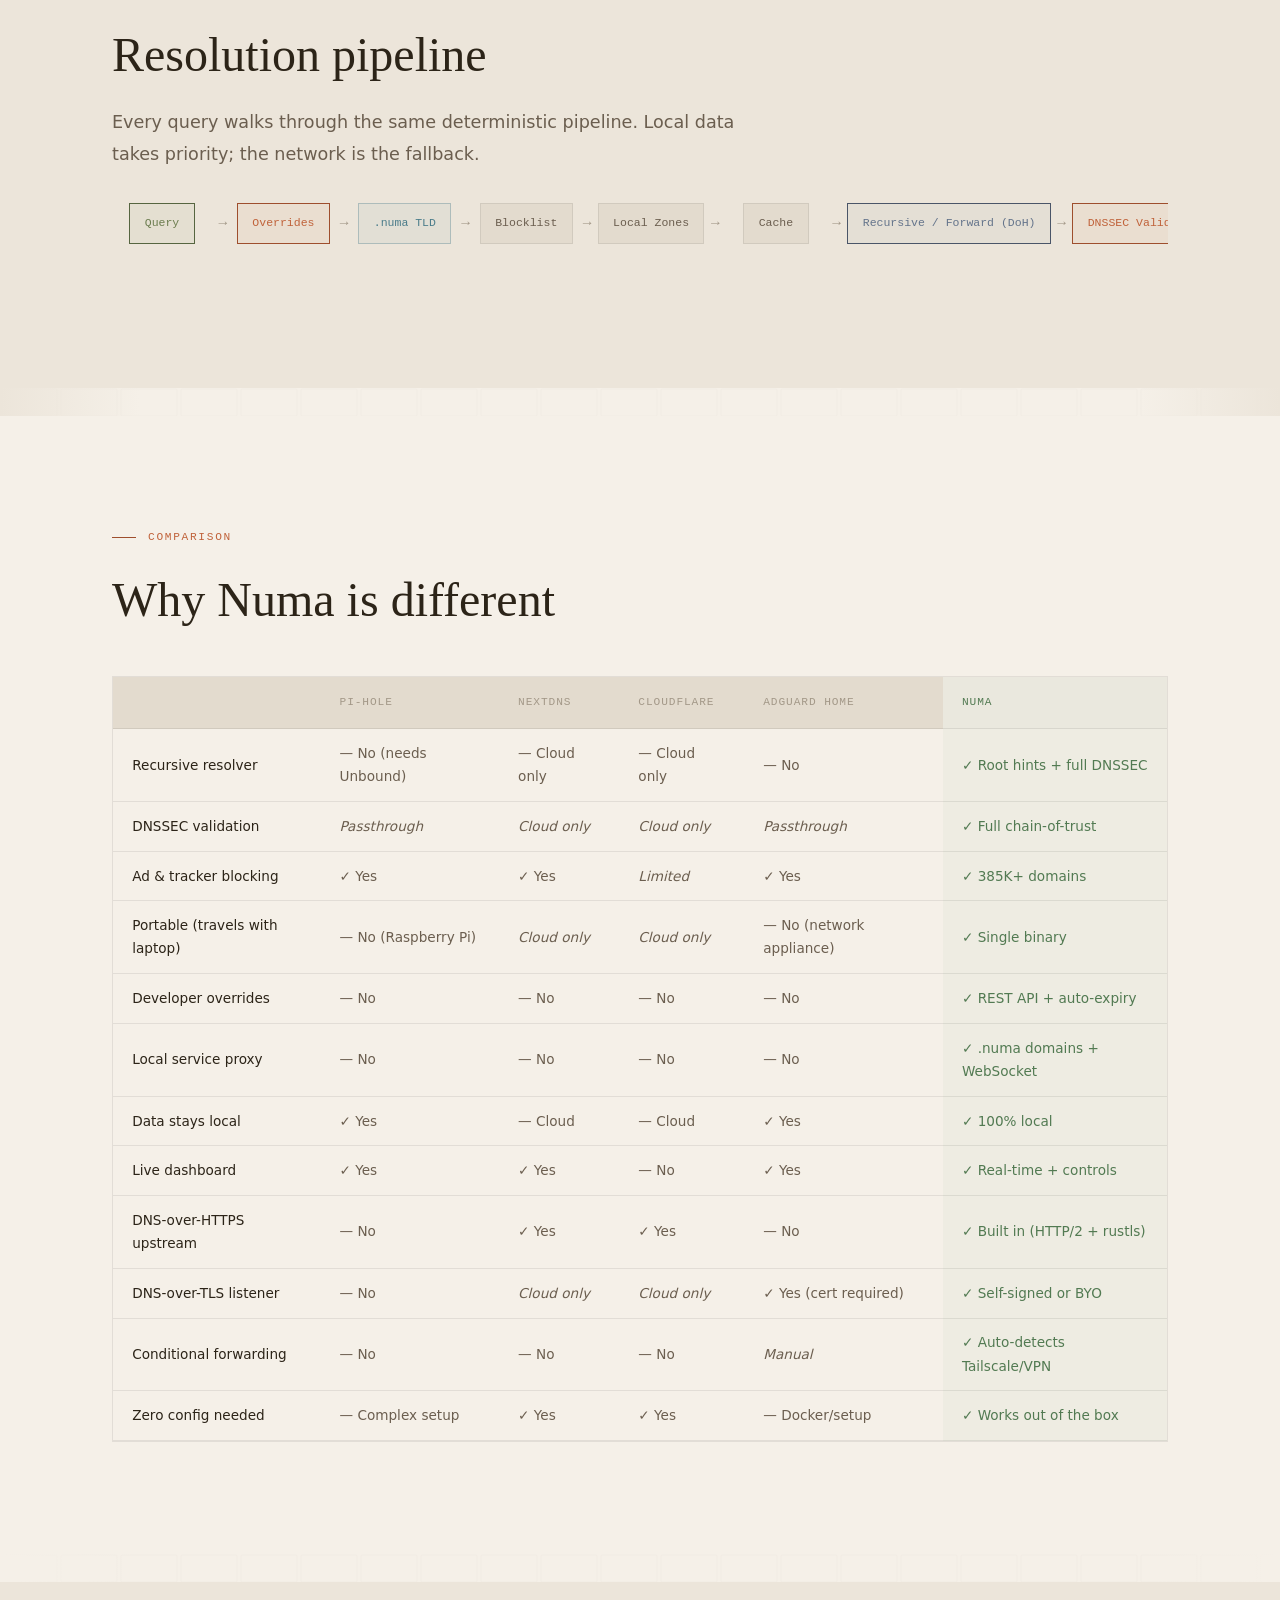
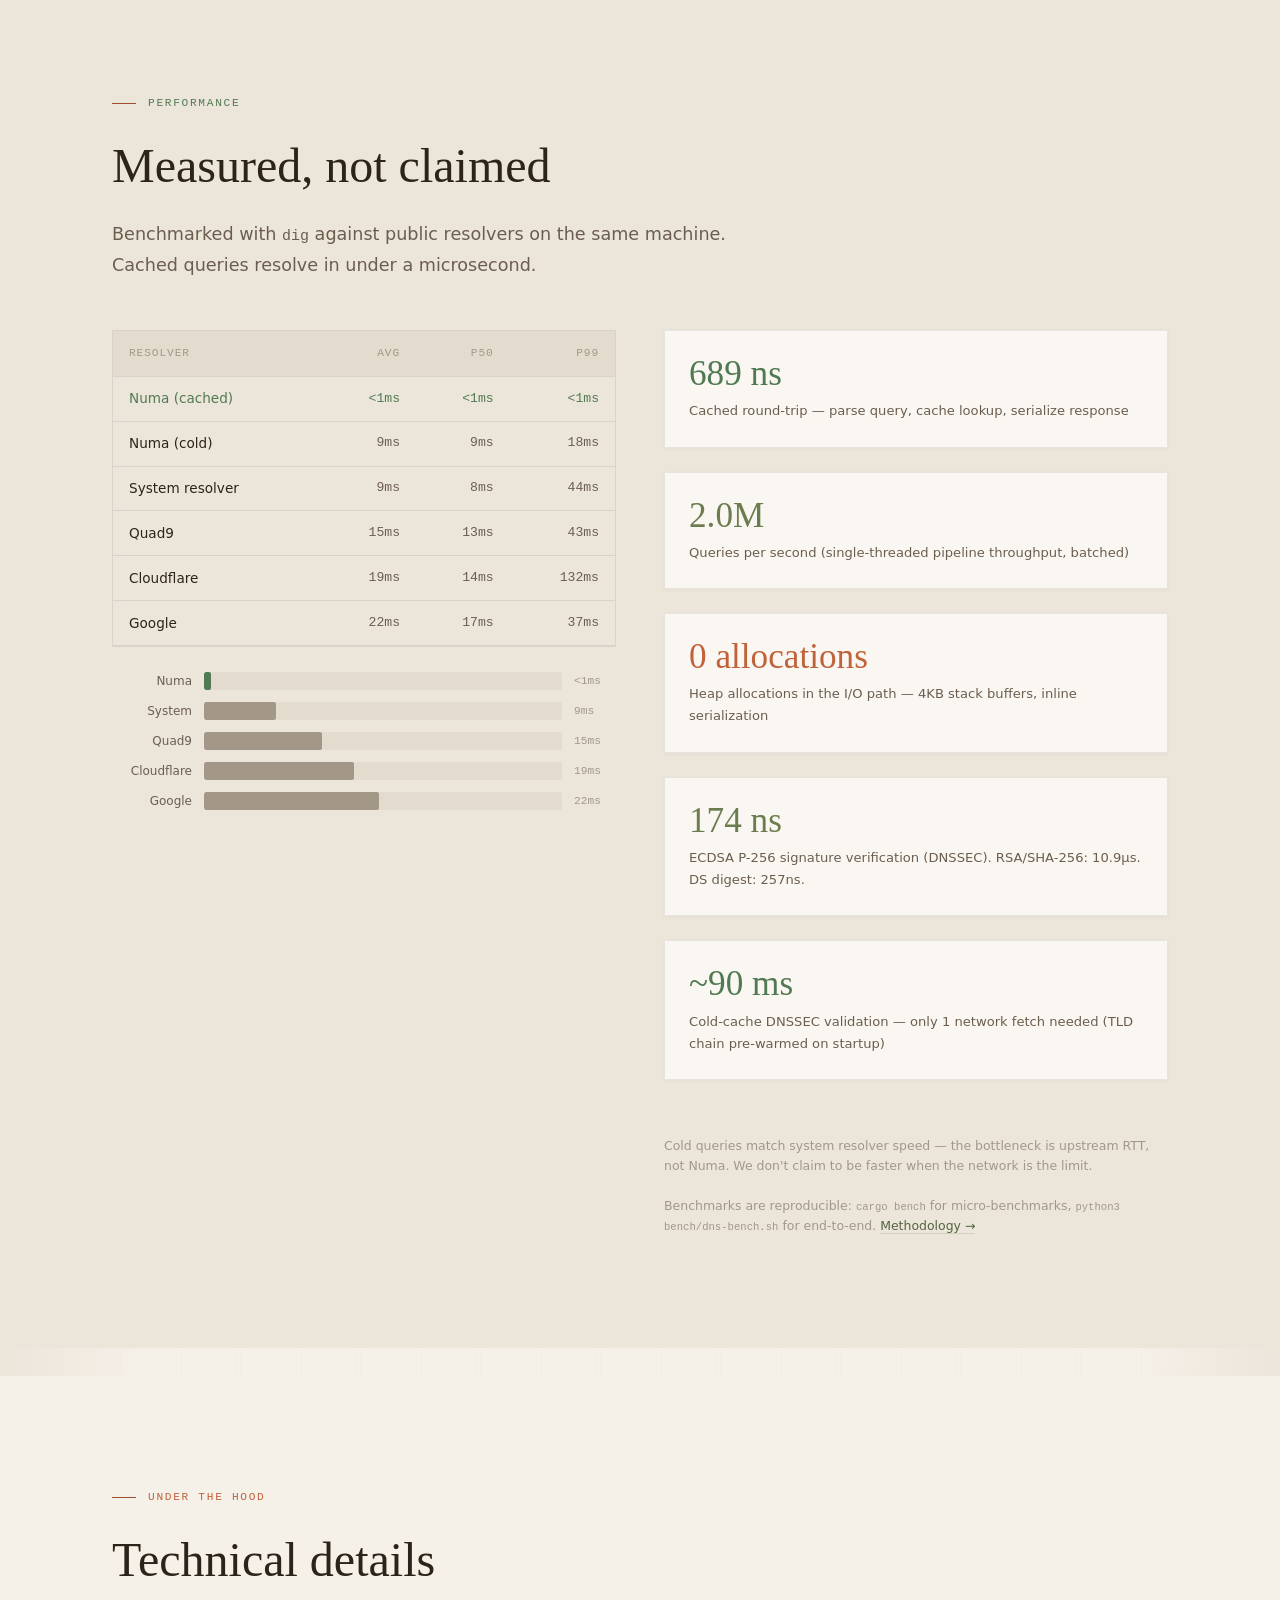
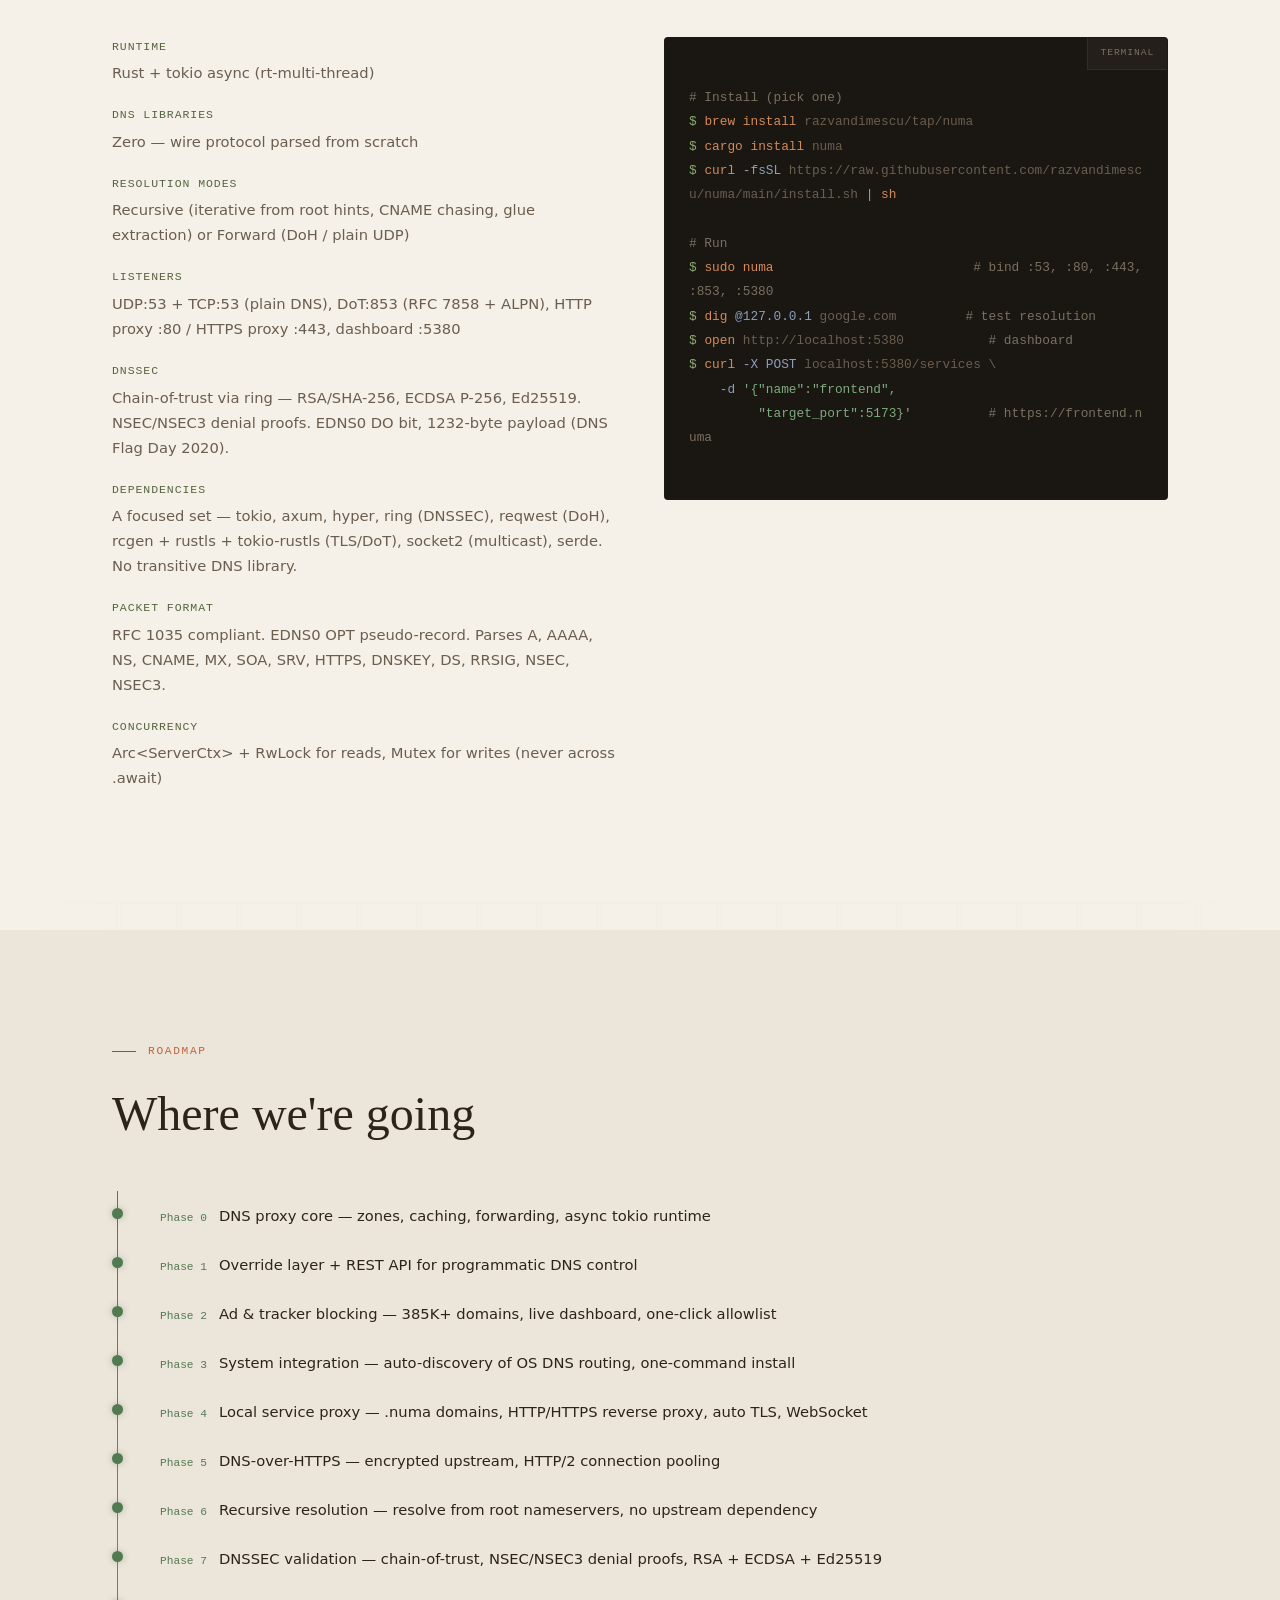
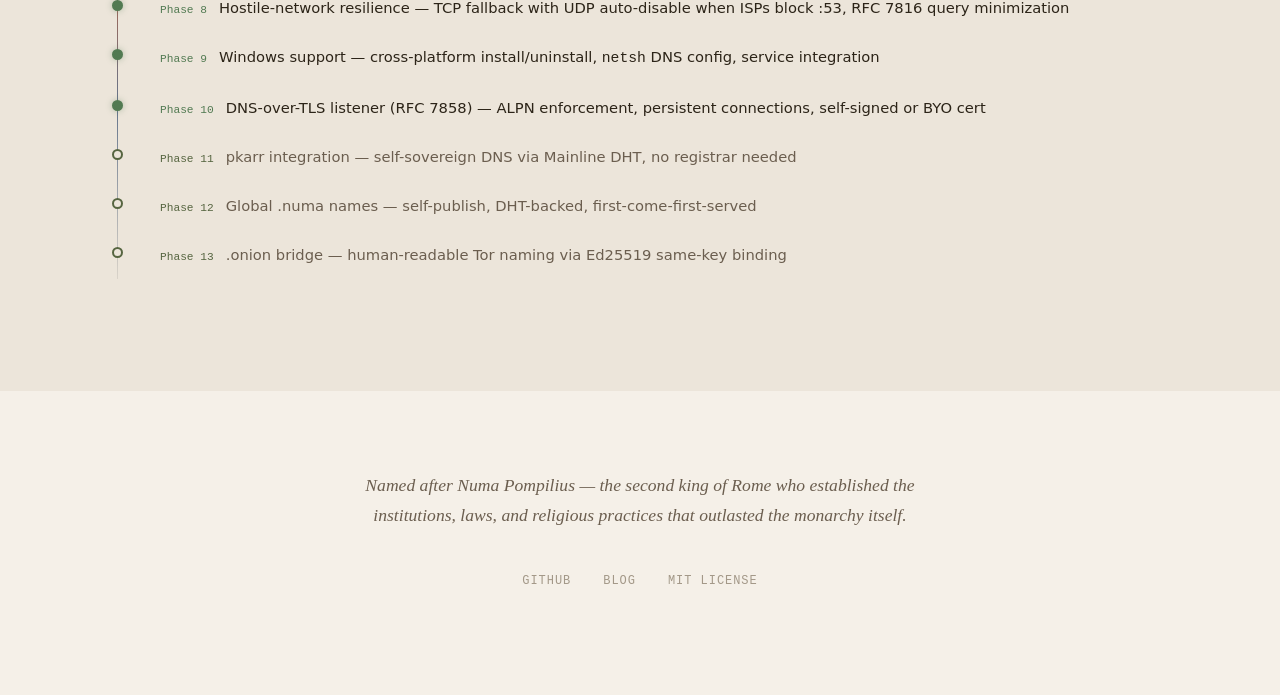
==== commit f5bd2da6: "chore: site navbar, updated roadmap, DoT blog listing, spec updates - Add top nav bar to landing pag" ====
--- a/site/index.html
+++ b/site/index.html
@@ -189,10 +189,49 @@
 }
 
 /* ===========================
+   TOP NAV
+   =========================== */
+.site-nav {
+  padding: 1.5rem 2rem;
+  display: flex;
+  align-items: center;
+  gap: 1.5rem;
+  position: relative;
+  z-index: 10;
+}
+
+.site-nav a {
+  font-family: var(--font-mono);
+  font-size: 0.75rem;
+  letter-spacing: 0.08em;
+  text-transform: uppercase;
+  color: var(--text-dim);
+  text-decoration: none;
+  transition: color 0.2s ease;
+}
+.site-nav a:hover { color: var(--amber); }
+
+.site-nav .wordmark {
+  font-family: var(--font-display);
+  font-size: 1.4rem;
+  font-weight: 400;
+  color: var(--text-primary);
+  text-transform: none;
+  letter-spacing: -0.02em;
+}
+.site-nav .wordmark:hover { color: var(--amber); }
+
+.site-nav .sep {
+  color: var(--text-dim);
+  font-family: var(--font-mono);
+  font-size: 0.75rem;
+}
+
+/* ===========================
    HERO
    =========================== */
 .hero {
-  min-height: 100vh;
+  min-height: calc(100vh - 5rem);
   display: flex;
   align-items: center;
   position: relative;
@@ -1158,6 +1197,9 @@
 @media (max-width: 600px) {
   section { padding: 4rem 0; }
   .container { padding: 0 1.25rem; }
+  .site-nav { padding: 1rem 1.25rem; gap: 1rem; }
+  .site-nav .wordmark { font-size: 1.2rem; }
+  .hero { min-height: calc(100vh - 4rem); }
   .network-grid { grid-template-columns: 1fr; }
   .pipeline { flex-direction: column; align-items: stretch; gap: 0; }
   .pipeline-arrow { transform: rotate(90deg); padding: 0.15rem 0; align-self: center; }
@@ -1170,6 +1212,14 @@
 <noscript><style>.reveal { opacity: 1 !important; transform: none !important; } .hero .wordmark, .hero .tagline, .hero .description, .hero-actions { opacity: 1 !important; animation: none !important; }</style></noscript>
 </head>
 <body>
+
+<nav class="site-nav">
+  <a href="/" class="wordmark">Numa</a>
+  <span class="sep">/</span>
+  <a href="/blog/">Blog</a>
+  <span class="sep">/</span>
+  <a href="https://github.com/razvandimescu/numa" target="_blank" rel="noopener">GitHub</a>
+</nav>
 
 <!-- ==================== HERO ==================== -->
 <section class="hero">
@@ -1243,6 +1293,8 @@
           <li>Ad &amp; tracker blocking &mdash; 385K+ domains, zero config</li>
           <li>Recursive resolution &mdash; opt-in, resolve from root nameservers, no upstream needed</li>
           <li>DNSSEC validation &mdash; chain-of-trust + NSEC/NSEC3 denial proofs (RSA, ECDSA, Ed25519)</li>
+          <li>DNS-over-TLS listener &mdash; encrypted DNS for phones and strict clients (RFC 7858 with ALPN defense)</li>
+          <li>Hostile-network resilience &mdash; TCP fallback with UDP auto-disable when ISPs block port 53</li>
           <li>TTL-aware caching (sub-ms lookups)</li>
           <li>Single binary, portable &mdash; macOS, Linux, and Windows</li>
         </ul>
@@ -1261,7 +1313,7 @@
         </ul>
       </div>
       <div class="layer-card reveal reveal-delay-3">
-        <div class="layer-badge">Coming Next</div>
+        <div class="layer-badge">The Vision</div>
         <h3>Self-Sovereign DNS</h3>
         <ul>
           <li>pkarr integration &mdash; DNS via Mainline DHT, no registrar needed</li>
@@ -1341,6 +1393,14 @@
             <td class="cross">Cloud only</td>
             <td class="cross">No</td>
             <td class="check">Root hints + full DNSSEC</td>
+          </tr>
+          <tr>
+            <td>DNSSEC validation</td>
+            <td class="muted">Passthrough</td>
+            <td class="muted">Cloud only</td>
+            <td class="muted">Cloud only</td>
+            <td class="muted">Passthrough</td>
+            <td class="check">Full chain-of-trust</td>
           </tr>
           <tr>
             <td>Ad &amp; tracker blocking</td>
@@ -1399,6 +1459,14 @@
             <td class="check">Built in (HTTP/2 + rustls)</td>
           </tr>
           <tr>
+            <td>DNS-over-TLS listener</td>
+            <td class="cross">No</td>
+            <td class="muted">Cloud only</td>
+            <td class="muted">Cloud only</td>
+            <td class="check">Yes (cert required)</td>
+            <td class="check">Self-signed or BYO</td>
+          </tr>
+          <tr>
             <td>Conditional forwarding</td>
             <td class="cross">No</td>
             <td class="cross">No</td>
@@ -1567,11 +1635,14 @@
         <dt>Resolution Modes</dt>
         <dd>Recursive (iterative from root hints, CNAME chasing, glue extraction) or Forward (DoH / plain UDP)</dd>
 
+        <dt>Listeners</dt>
+        <dd>UDP:53 + TCP:53 (plain DNS), DoT:853 (RFC 7858 + ALPN), HTTP proxy :80 / HTTPS proxy :443, dashboard :5380</dd>
+
         <dt>DNSSEC</dt>
         <dd>Chain-of-trust via ring &mdash; RSA/SHA-256, ECDSA P-256, Ed25519. NSEC/NSEC3 denial proofs. EDNS0 DO bit, 1232-byte payload (DNS Flag Day 2020).</dd>
 
         <dt>Dependencies</dt>
-        <dd>19 runtime crates &mdash; tokio, axum, hyper, ring (DNSSEC), reqwest (DoH), rcgen + rustls (TLS), socket2 (multicast), serde, and more</dd>
+        <dd>A focused set &mdash; tokio, axum, hyper, ring (DNSSEC), reqwest (DoH), rcgen + rustls + tokio-rustls (TLS/DoT), socket2 (multicast), serde. No transitive DNS library.</dd>
 
         <dt>Packet Format</dt>
         <dd>RFC 1035 compliant. EDNS0 OPT pseudo-record. Parses A, AAAA, NS, CNAME, MX, SOA, SRV, HTTPS, DNSKEY, DS, RRSIG, NSEC, NSEC3.</dd>
@@ -1586,7 +1657,7 @@
 <span class="prompt">$</span> <span class="cmd">curl</span> <span class="flag">-fsSL</span> https://raw.githubusercontent.com/razvandimescu/numa/main/install.sh <span class="flag">|</span> <span class="cmd">sh</span>
 
 <span class="comment"># Run</span>
-<span class="prompt">$</span> <span class="cmd">sudo numa</span>                          <span class="comment"># bind to :53, :80, :5380</span>
+<span class="prompt">$</span> <span class="cmd">sudo numa</span>                          <span class="comment"># bind :53, :80, :443, :853, :5380</span>
 <span class="prompt">$</span> <span class="cmd">dig</span> <span class="flag">@127.0.0.1</span> google.com         <span class="comment"># test resolution</span>
 <span class="prompt">$</span> <span class="cmd">open</span> http://localhost:5380           <span class="comment"># dashboard</span>
 <span class="prompt">$</span> <span class="cmd">curl</span> <span class="flag">-X POST</span> localhost:5380/services \
@@ -1639,16 +1710,28 @@
         <span class="phase">Phase 7</span>
         <span class="phase-desc">DNSSEC validation &mdash; chain-of-trust, NSEC/NSEC3 denial proofs, RSA + ECDSA + Ed25519</span>
       </div>
+      <div class="roadmap-item done">
+        <span class="phase">Phase 8</span>
+        <span class="phase-desc">Hostile-network resilience &mdash; TCP fallback with UDP auto-disable when ISPs block :53, RFC 7816 query minimization</span>
+      </div>
+      <div class="roadmap-item done">
+        <span class="phase">Phase 9</span>
+        <span class="phase-desc">Windows support &mdash; cross-platform install/uninstall, <code>netsh</code> DNS config, service integration</span>
+      </div>
+      <div class="roadmap-item done">
+        <span class="phase">Phase 10</span>
+        <span class="phase-desc">DNS-over-TLS listener (RFC 7858) &mdash; ALPN enforcement, persistent connections, self-signed or BYO cert</span>
+      </div>
       <div class="roadmap-item phase-teal">
-        <span class="phase">Phase 8</span>
+        <span class="phase">Phase 11</span>
         <span class="phase-desc">pkarr integration &mdash; self-sovereign DNS via Mainline DHT, no registrar needed</span>
       </div>
       <div class="roadmap-item phase-teal">
-        <span class="phase">Phase 9</span>
+        <span class="phase">Phase 12</span>
         <span class="phase-desc">Global .numa names &mdash; self-publish, DHT-backed, first-come-first-served</span>
       </div>
       <div class="roadmap-item phase-teal">
-        <span class="phase">Phase 10</span>
+        <span class="phase">Phase 13</span>
         <span class="phase-desc">.onion bridge &mdash; human-readable Tor naming via Ed25519 same-key binding</span>
       </div>
     </div>
@@ -1686,5 +1769,7 @@
 document.querySelectorAll('.reveal').forEach(el => observer.observe(el));
 </script>
 
+<script data-goatcounter="https://razvandimescu.goatcounter.com/count"
+        async src="//gc.zgo.at/count.js"></script>
 </body>
 </html>
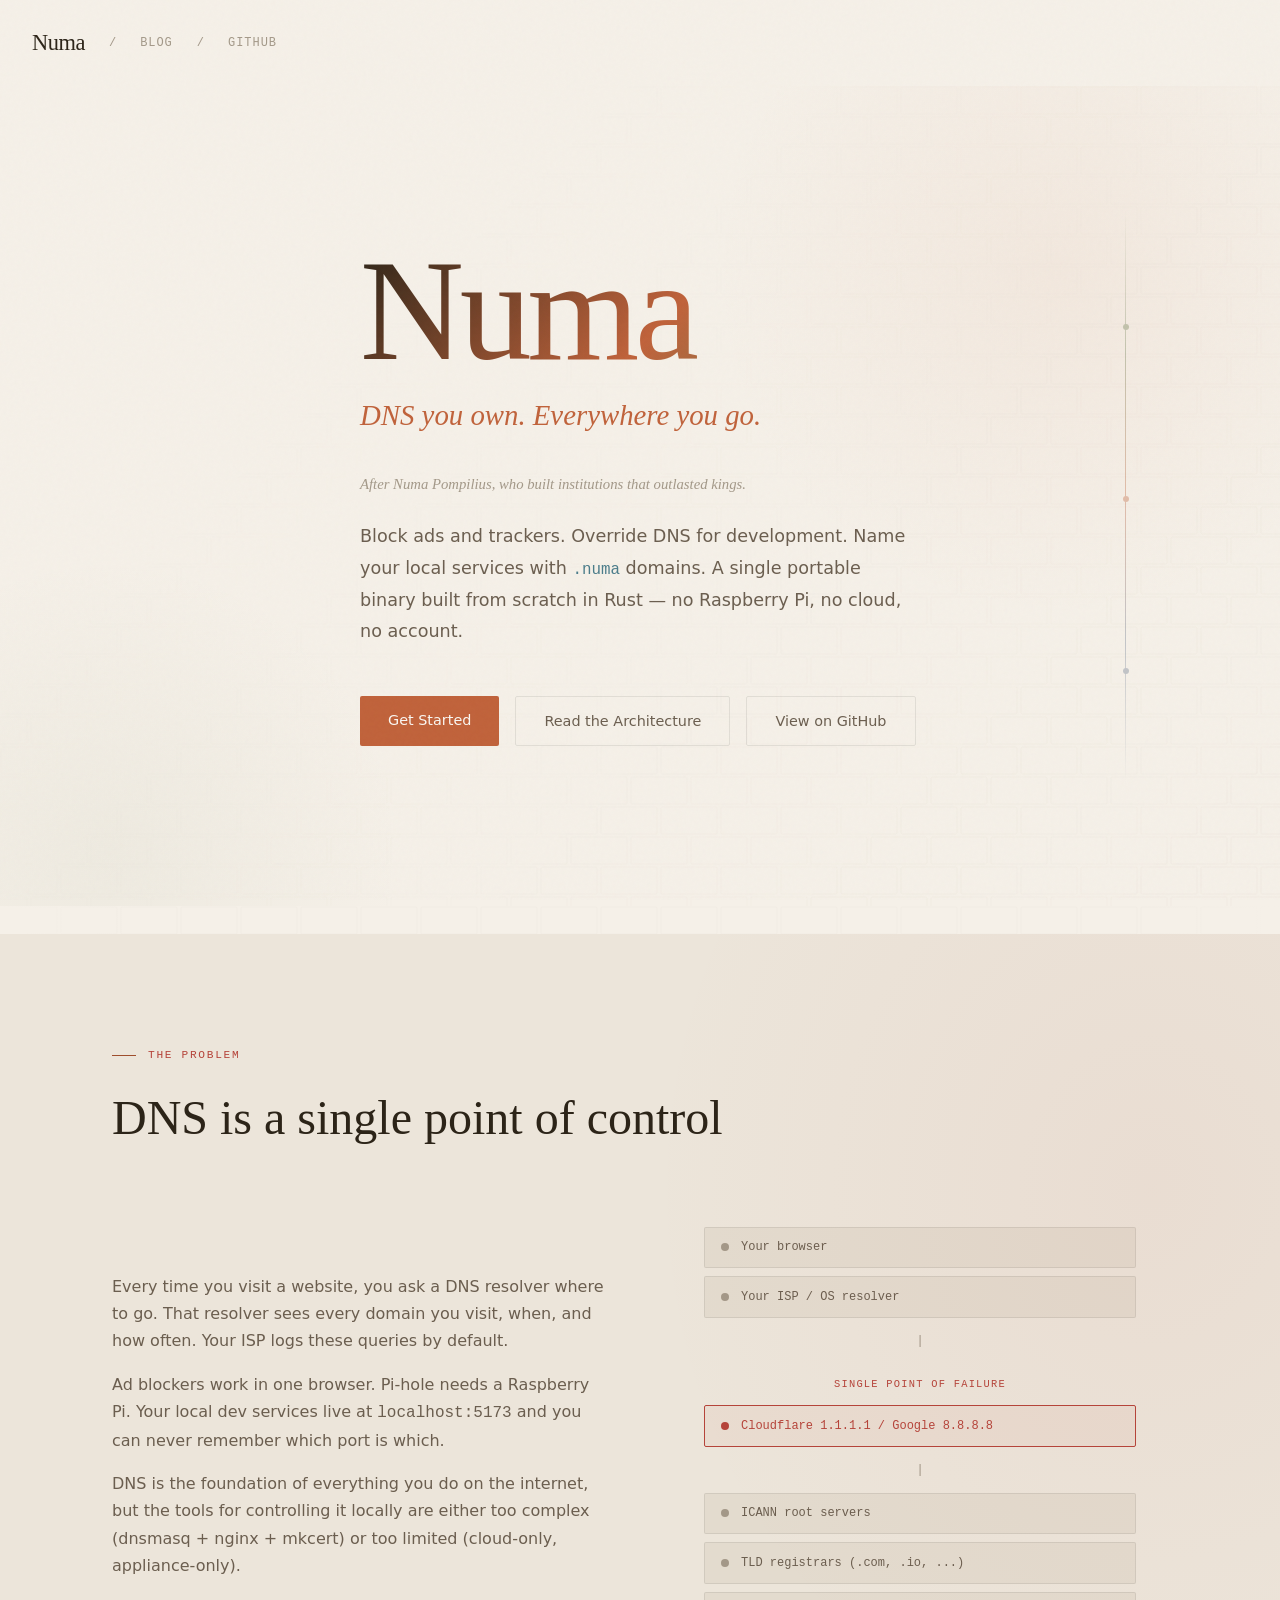
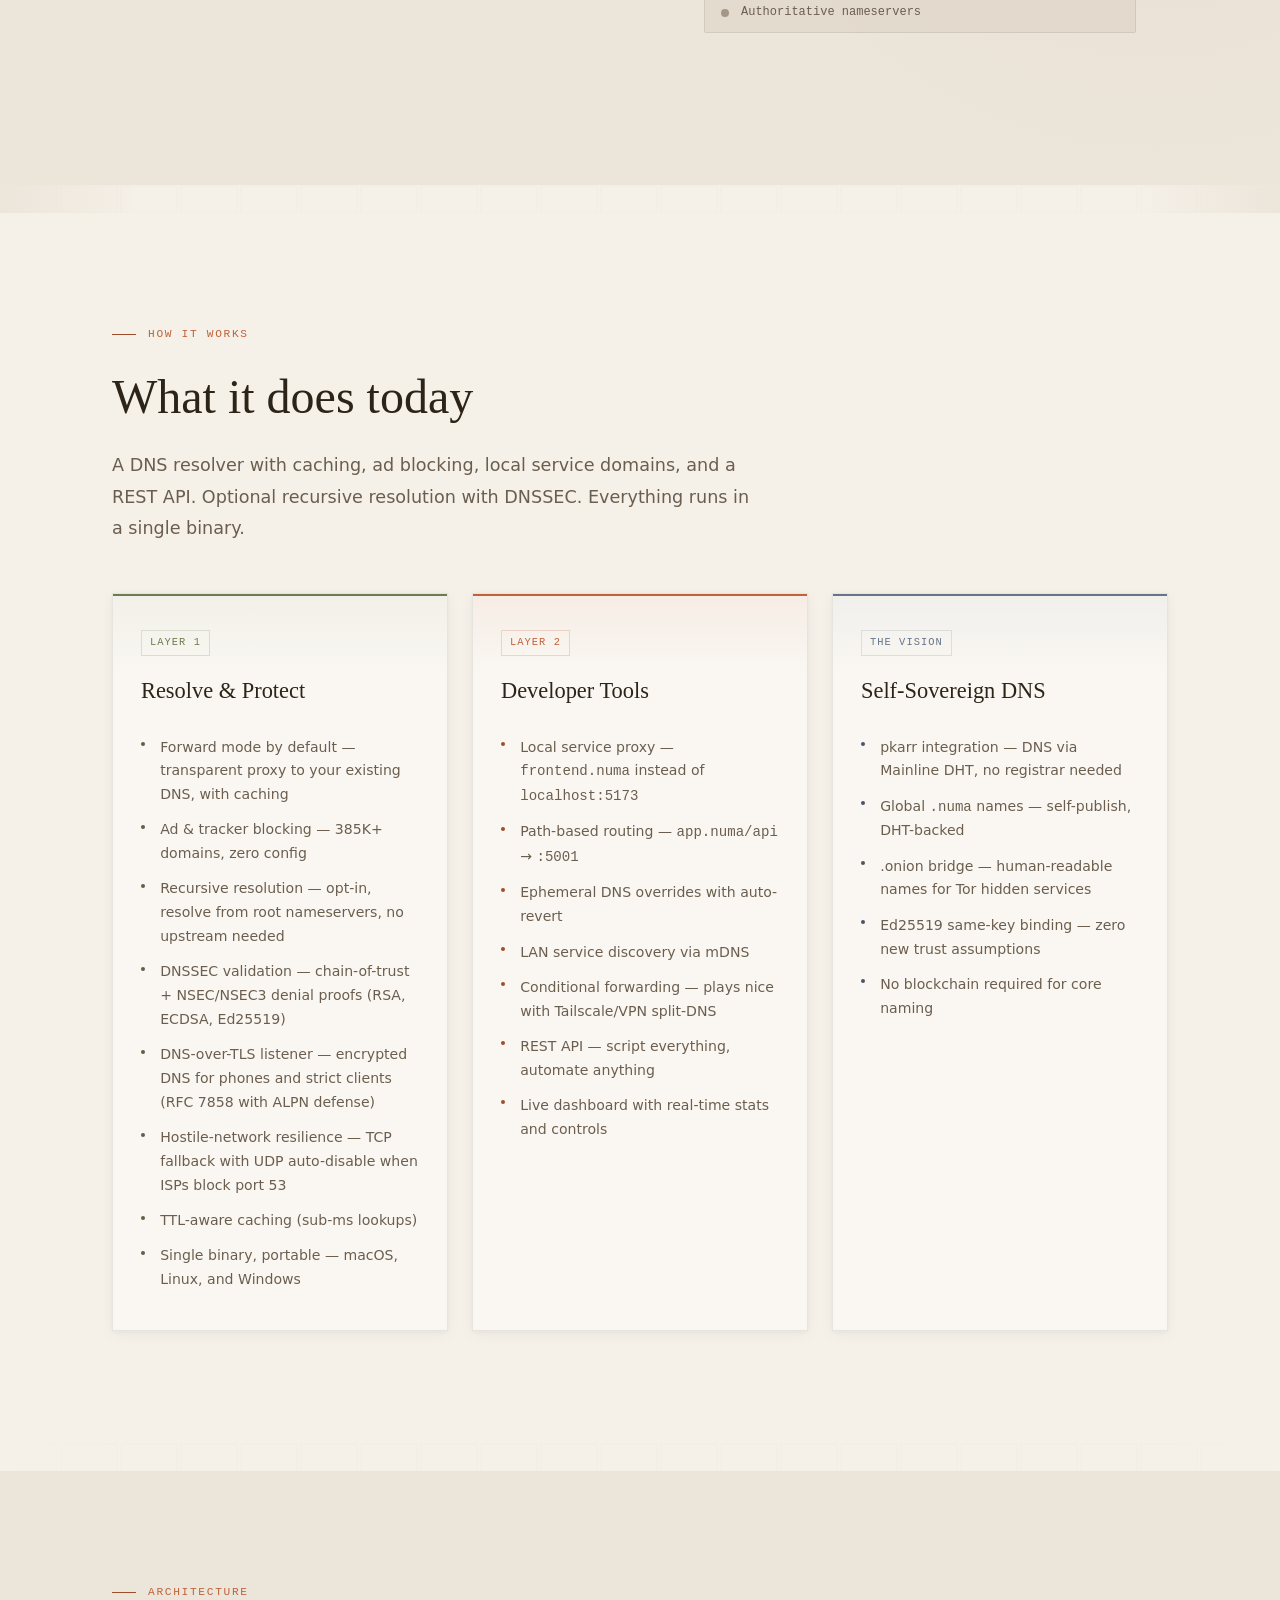
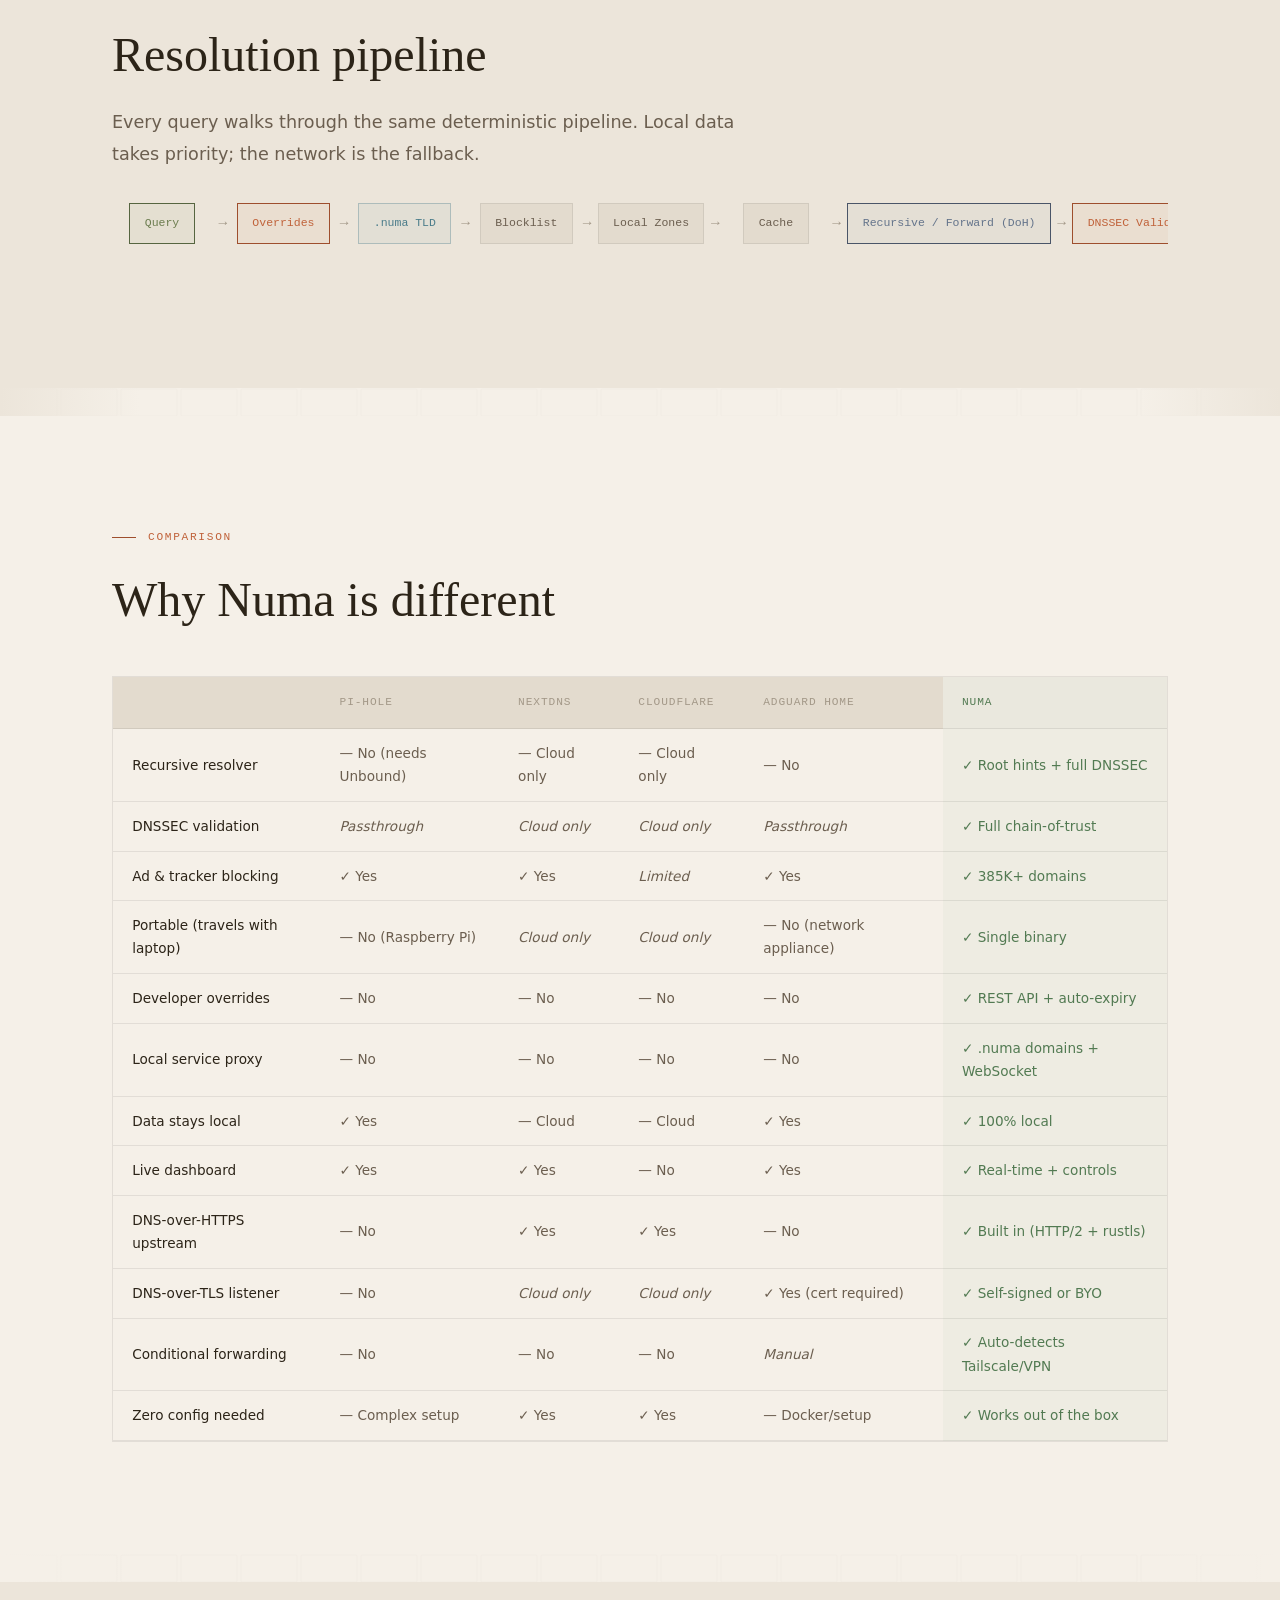
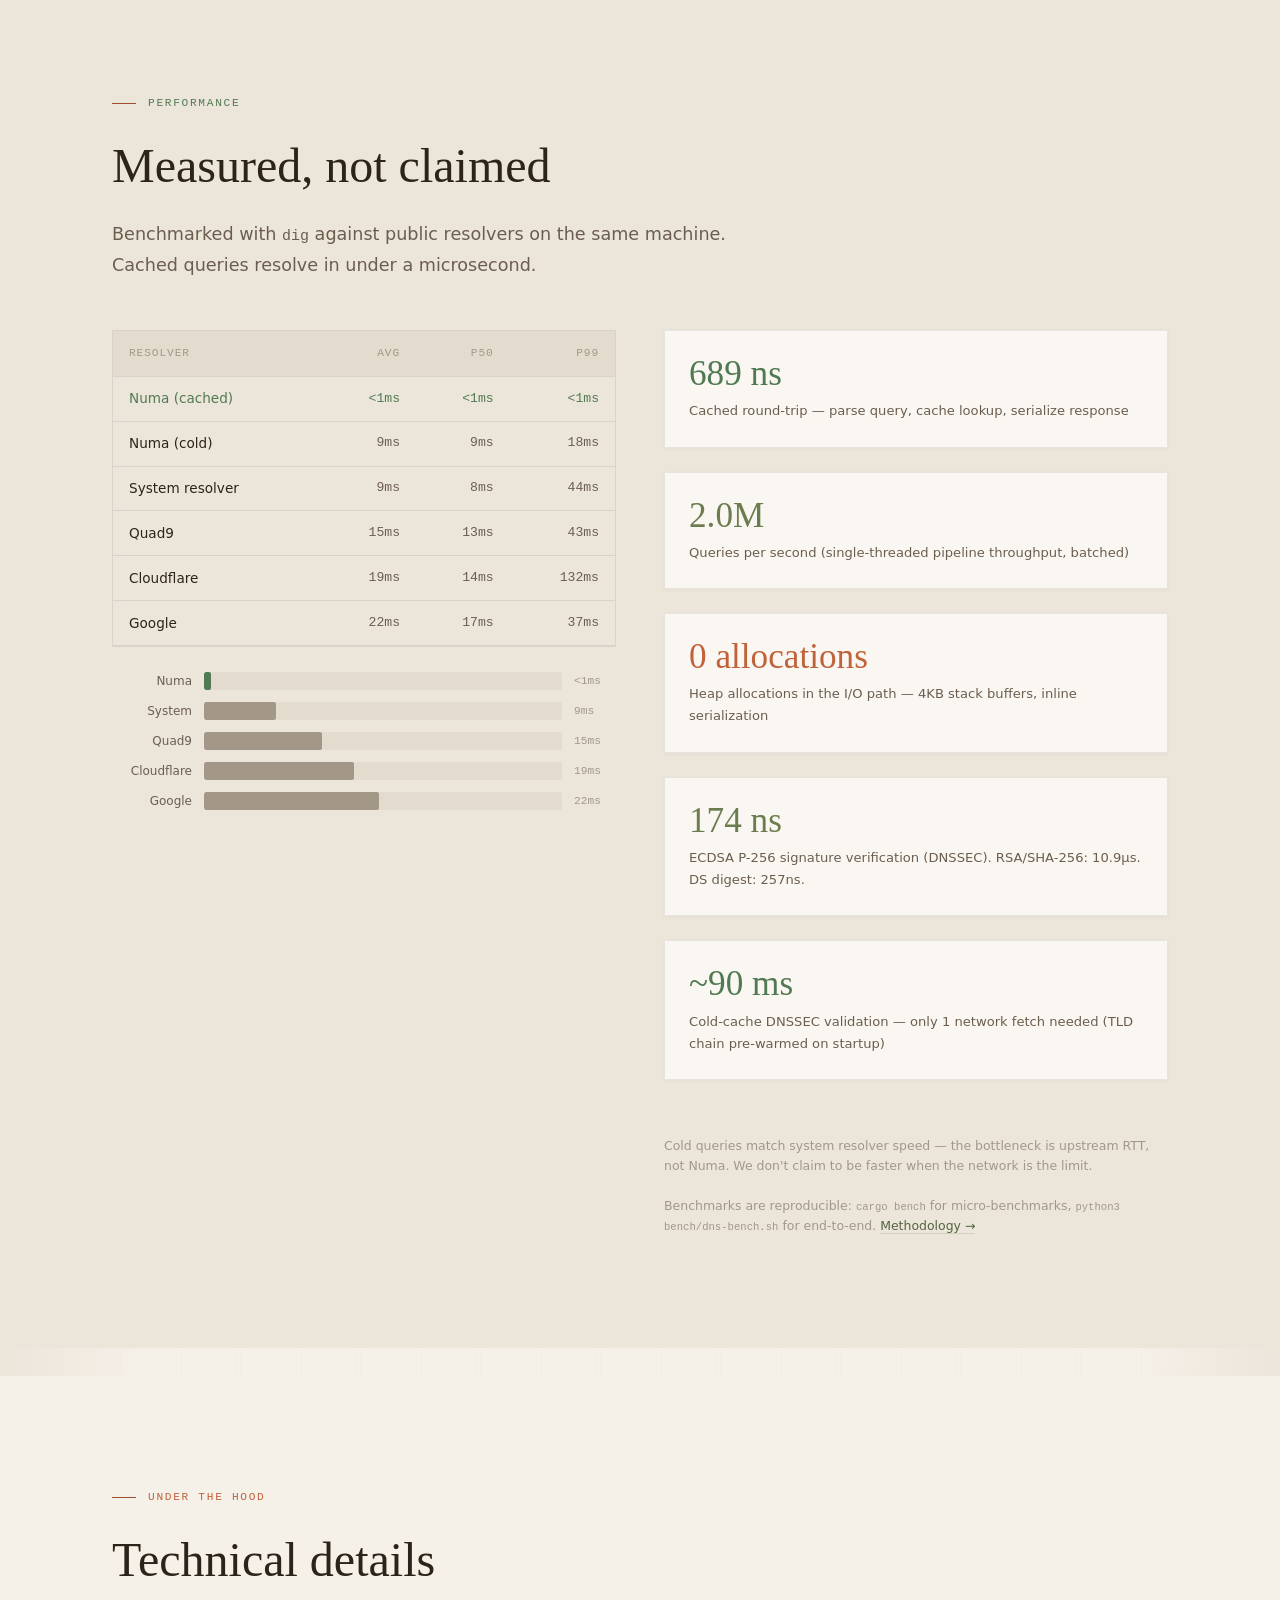
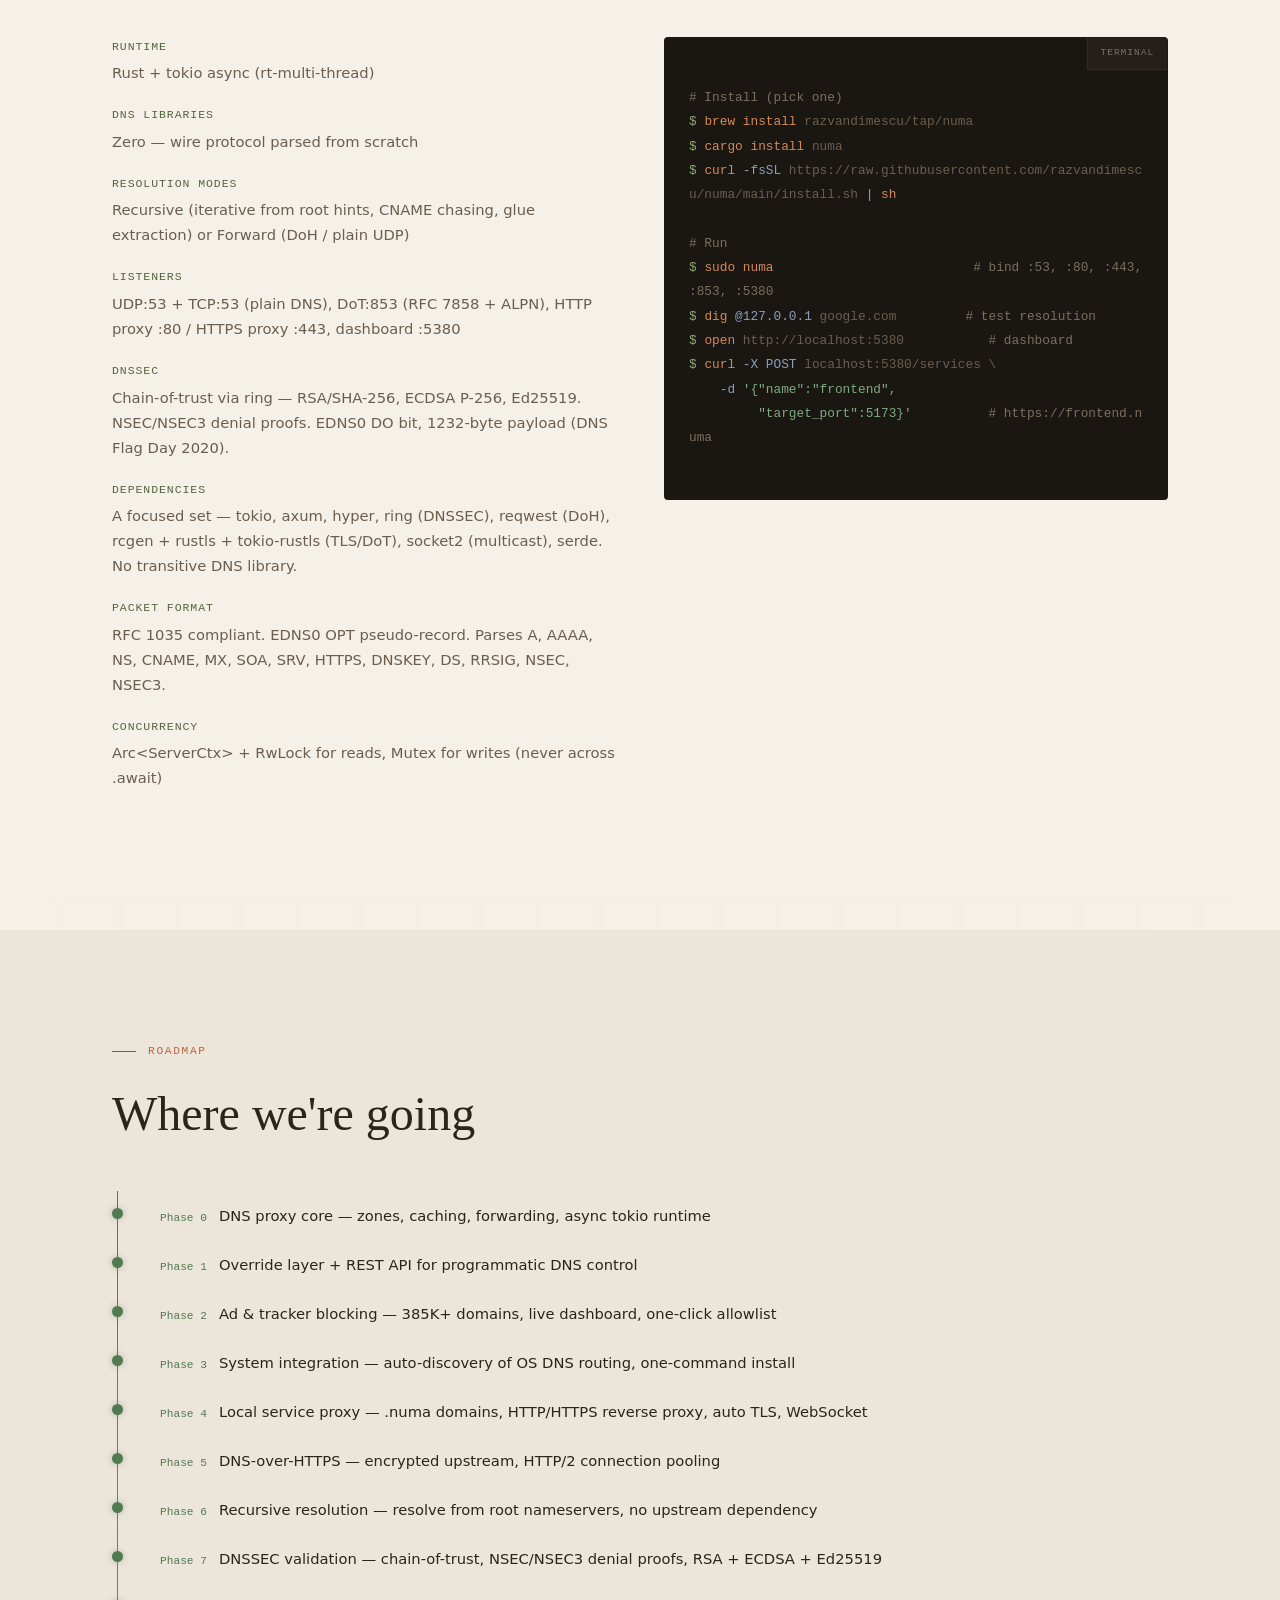
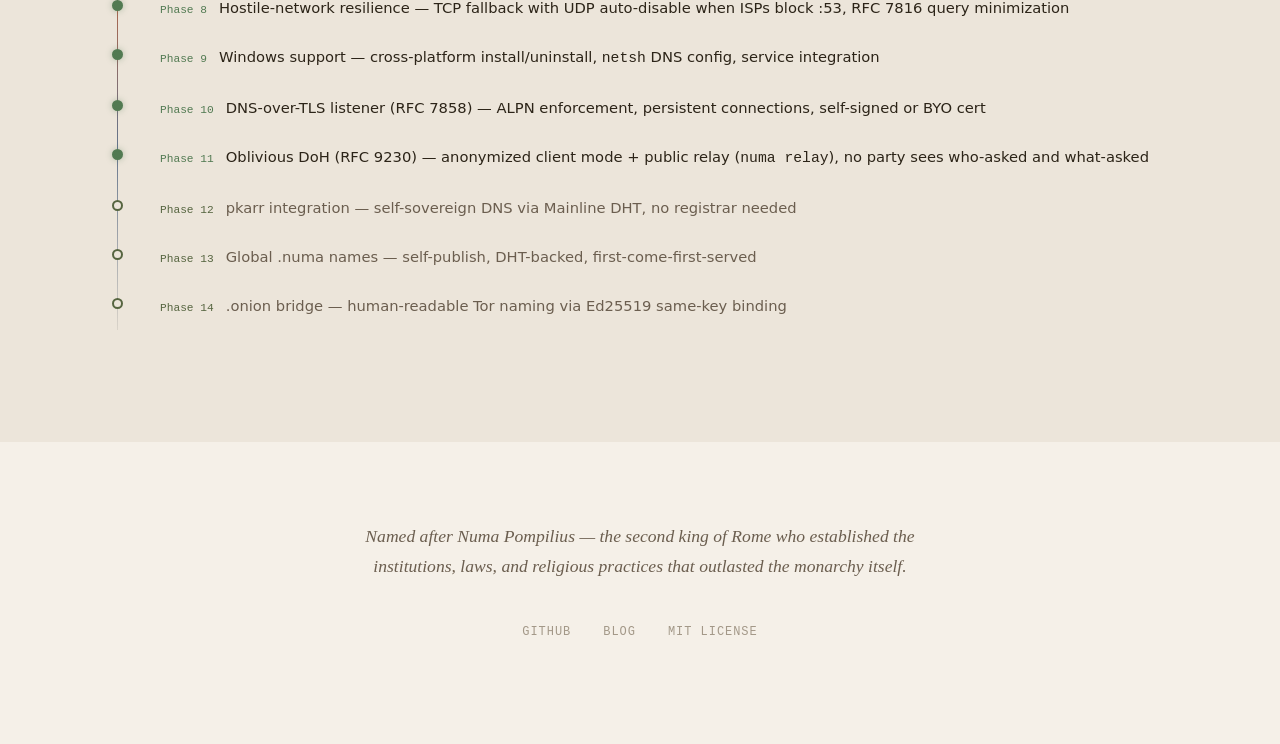
==== commit 7272a36d: "Merge remote-tracking branch 'origin/main' into feat/pkarr-phase-1-v2 # Conflicts: #	src/ctx.rs #	sr" ====
--- a/site/index.html
+++ b/site/index.html
@@ -1722,16 +1722,20 @@
         <span class="phase">Phase 10</span>
         <span class="phase-desc">DNS-over-TLS listener (RFC 7858) &mdash; ALPN enforcement, persistent connections, self-signed or BYO cert</span>
       </div>
-      <div class="roadmap-item phase-teal">
+      <div class="roadmap-item done">
         <span class="phase">Phase 11</span>
-        <span class="phase-desc">pkarr integration &mdash; self-sovereign DNS via Mainline DHT, no registrar needed</span>
+        <span class="phase-desc">Oblivious DoH (RFC 9230) &mdash; anonymized client mode + public relay (<code>numa relay</code>), no party sees who-asked and what-asked</span>
       </div>
       <div class="roadmap-item phase-teal">
         <span class="phase">Phase 12</span>
-        <span class="phase-desc">Global .numa names &mdash; self-publish, DHT-backed, first-come-first-served</span>
+        <span class="phase-desc">pkarr integration &mdash; self-sovereign DNS via Mainline DHT, no registrar needed</span>
       </div>
       <div class="roadmap-item phase-teal">
         <span class="phase">Phase 13</span>
+        <span class="phase-desc">Global .numa names &mdash; self-publish, DHT-backed, first-come-first-served</span>
+      </div>
+      <div class="roadmap-item phase-teal">
+        <span class="phase">Phase 14</span>
         <span class="phase-desc">.onion bridge &mdash; human-readable Tor naming via Ed25519 same-key binding</span>
       </div>
     </div>
@@ -1769,7 +1773,5 @@
 document.querySelectorAll('.reveal').forEach(el => observer.observe(el));
 </script>
 
-<script data-goatcounter="https://razvandimescu.goatcounter.com/count"
-        async src="//gc.zgo.at/count.js"></script>
 </body>
 </html>
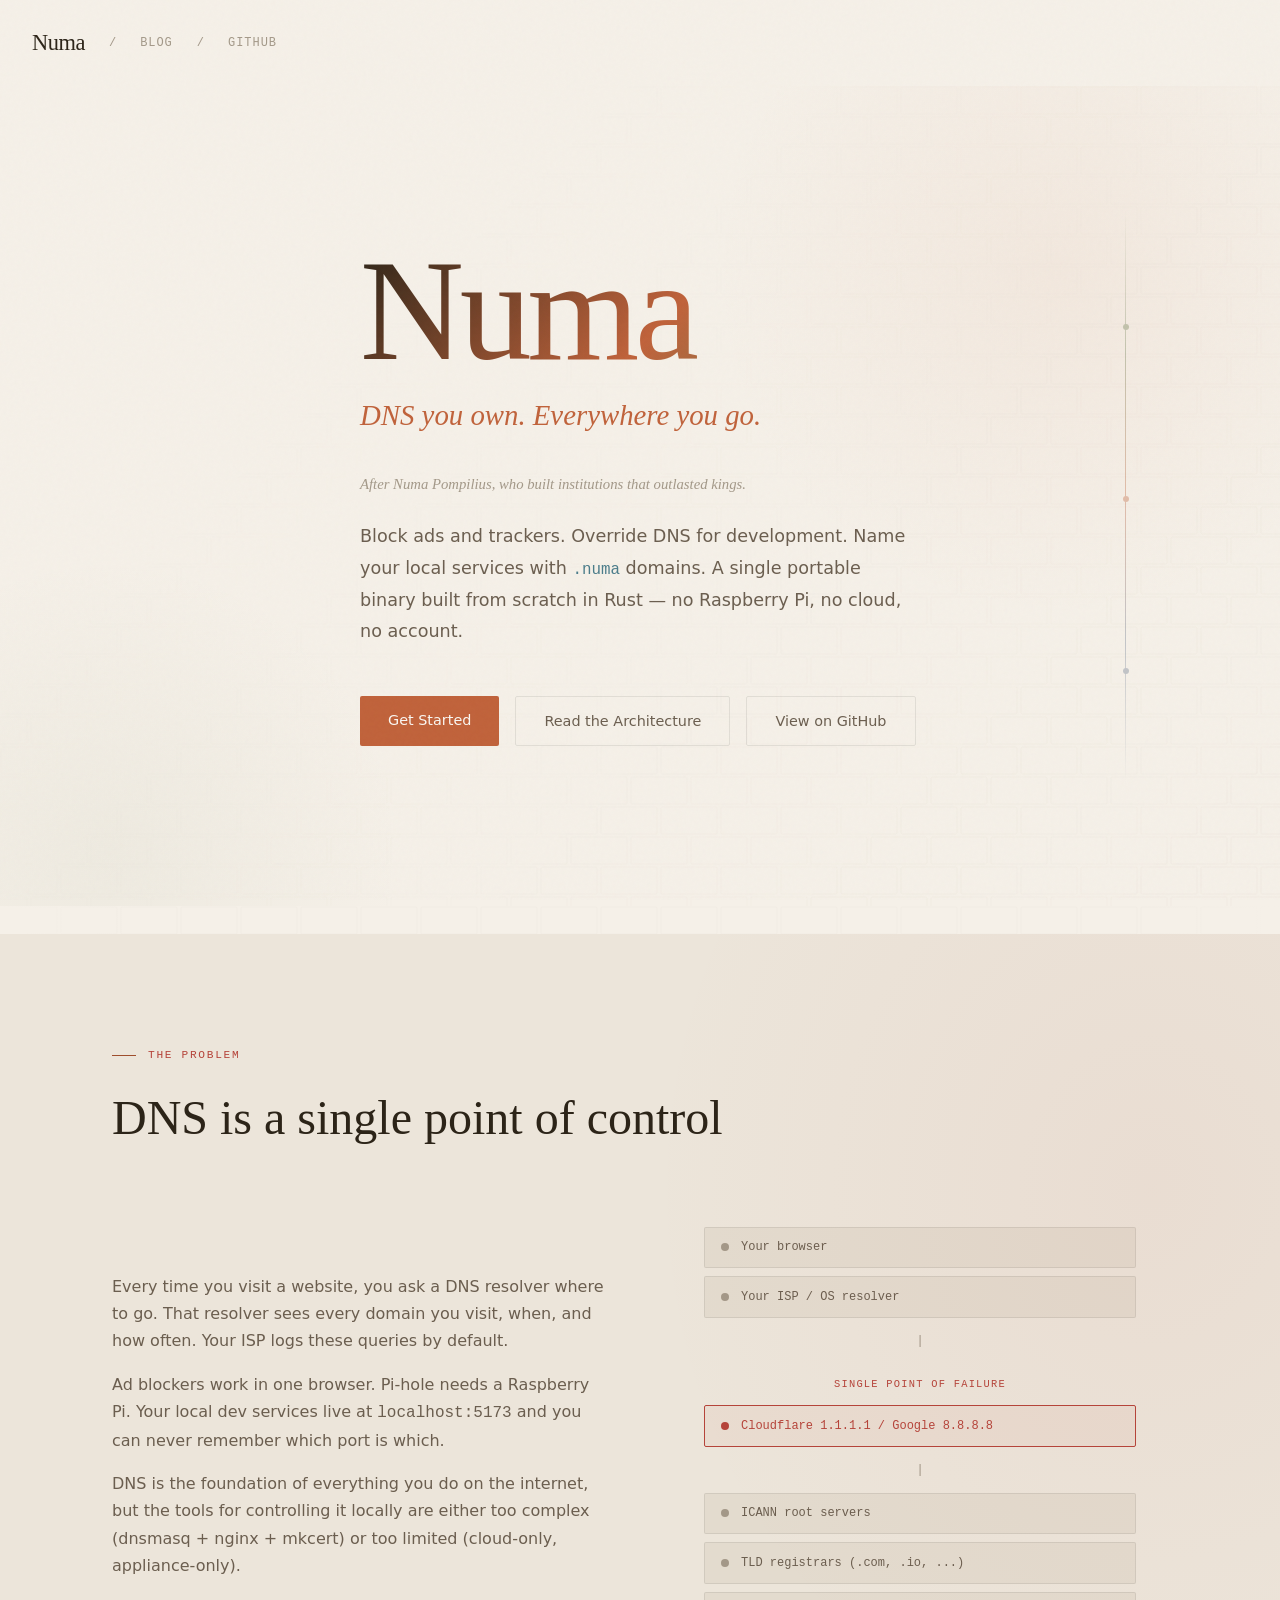
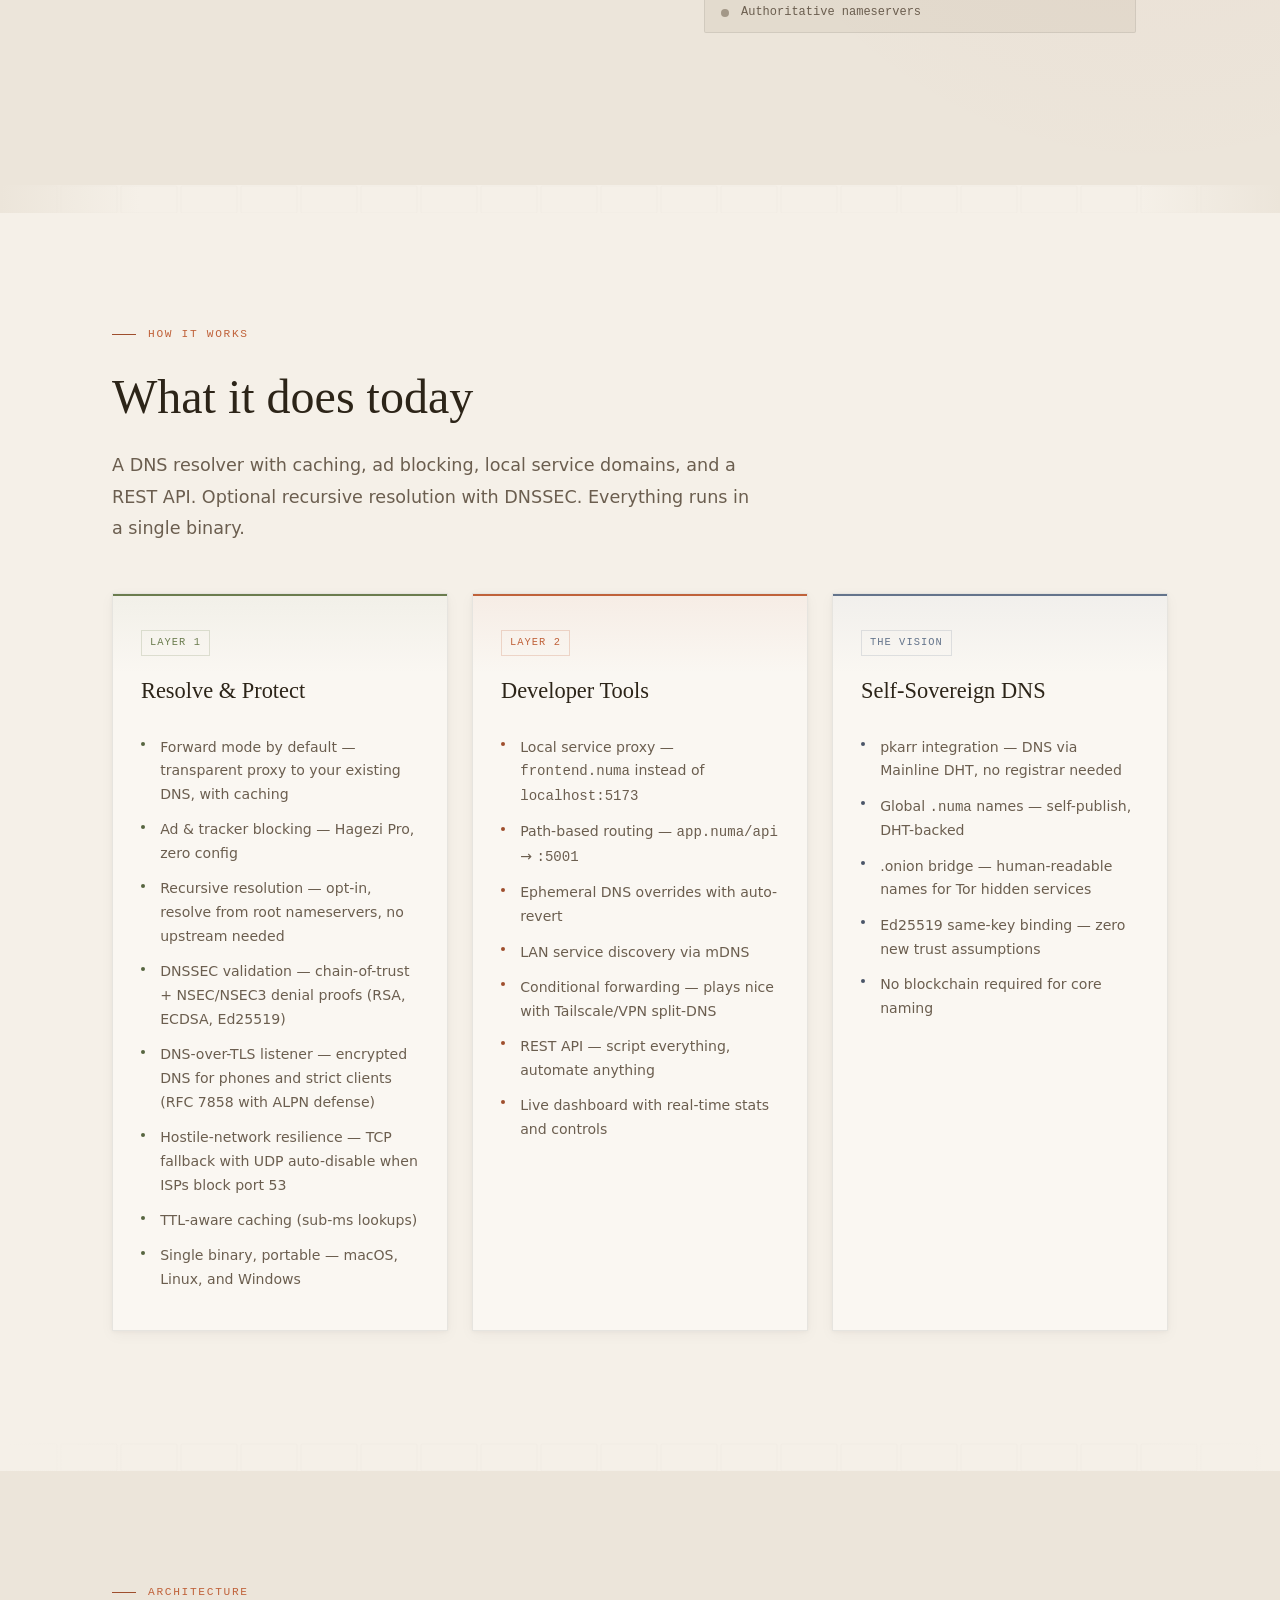
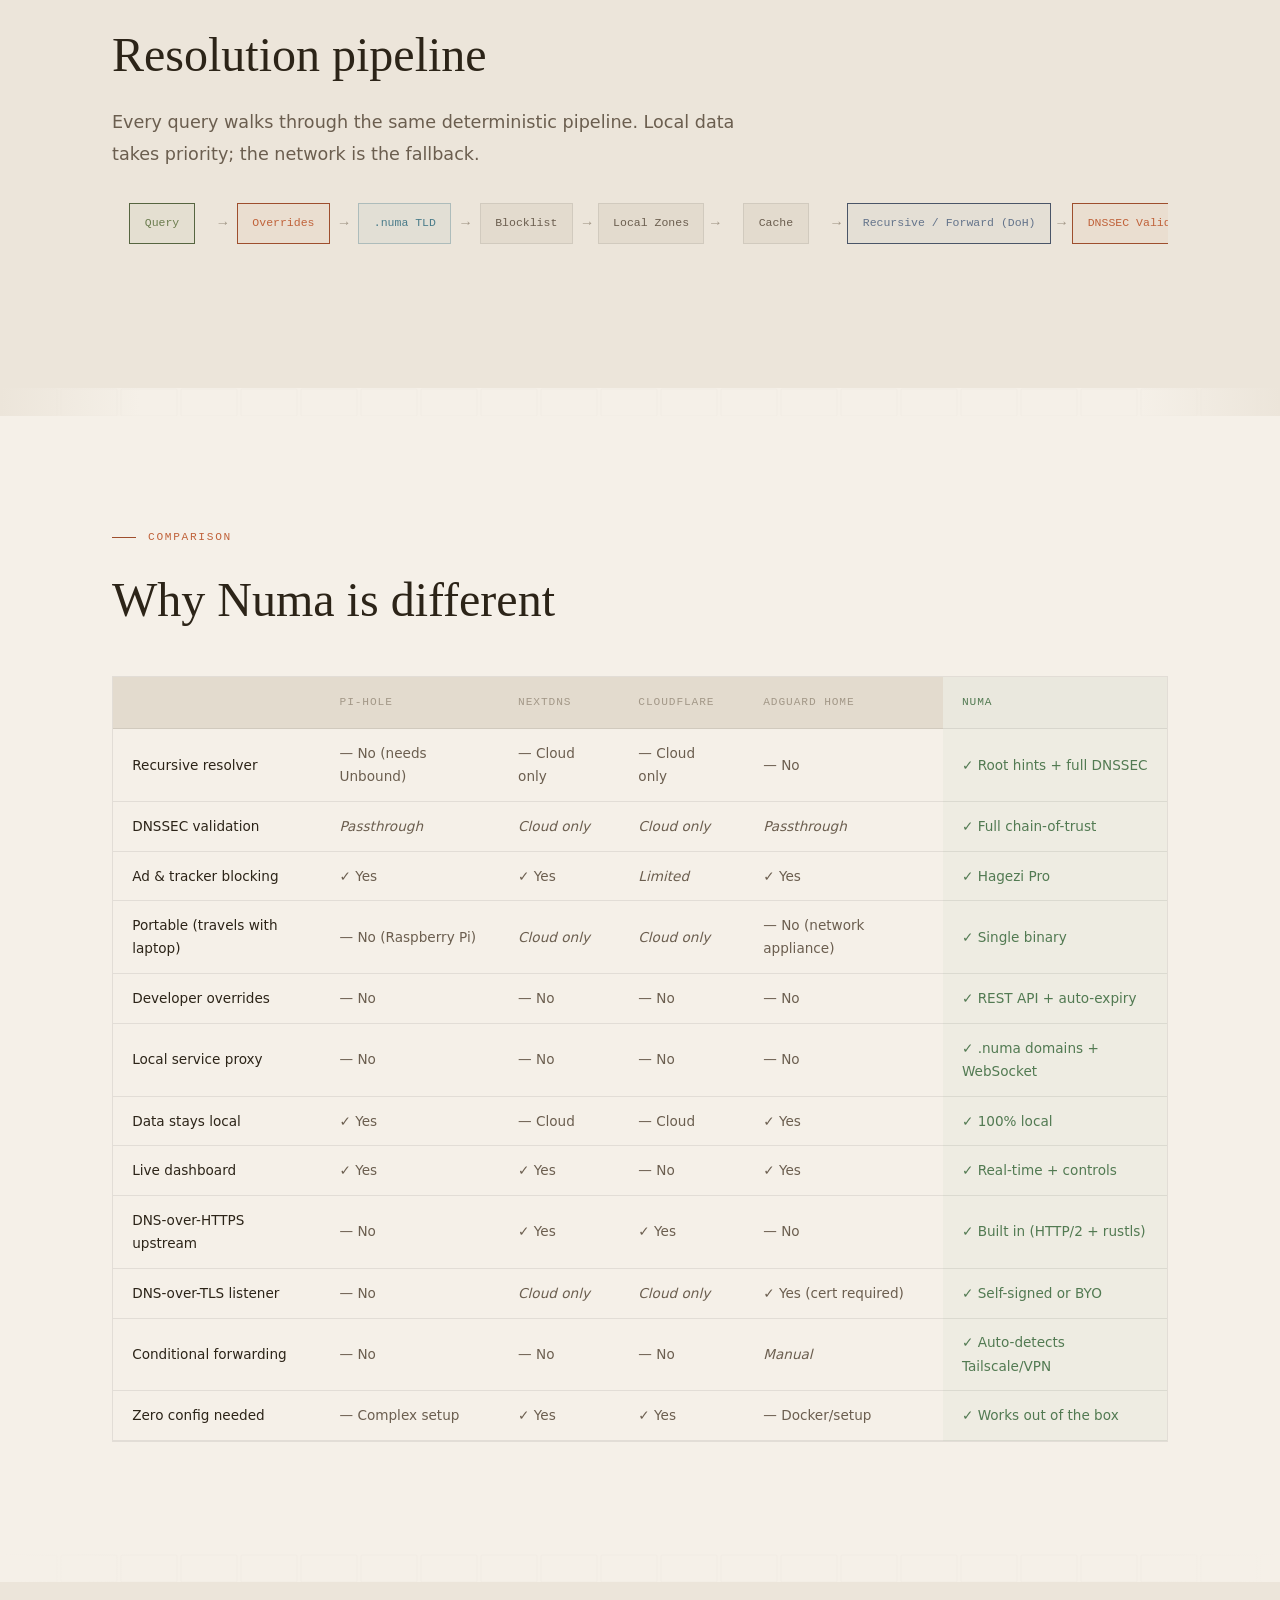
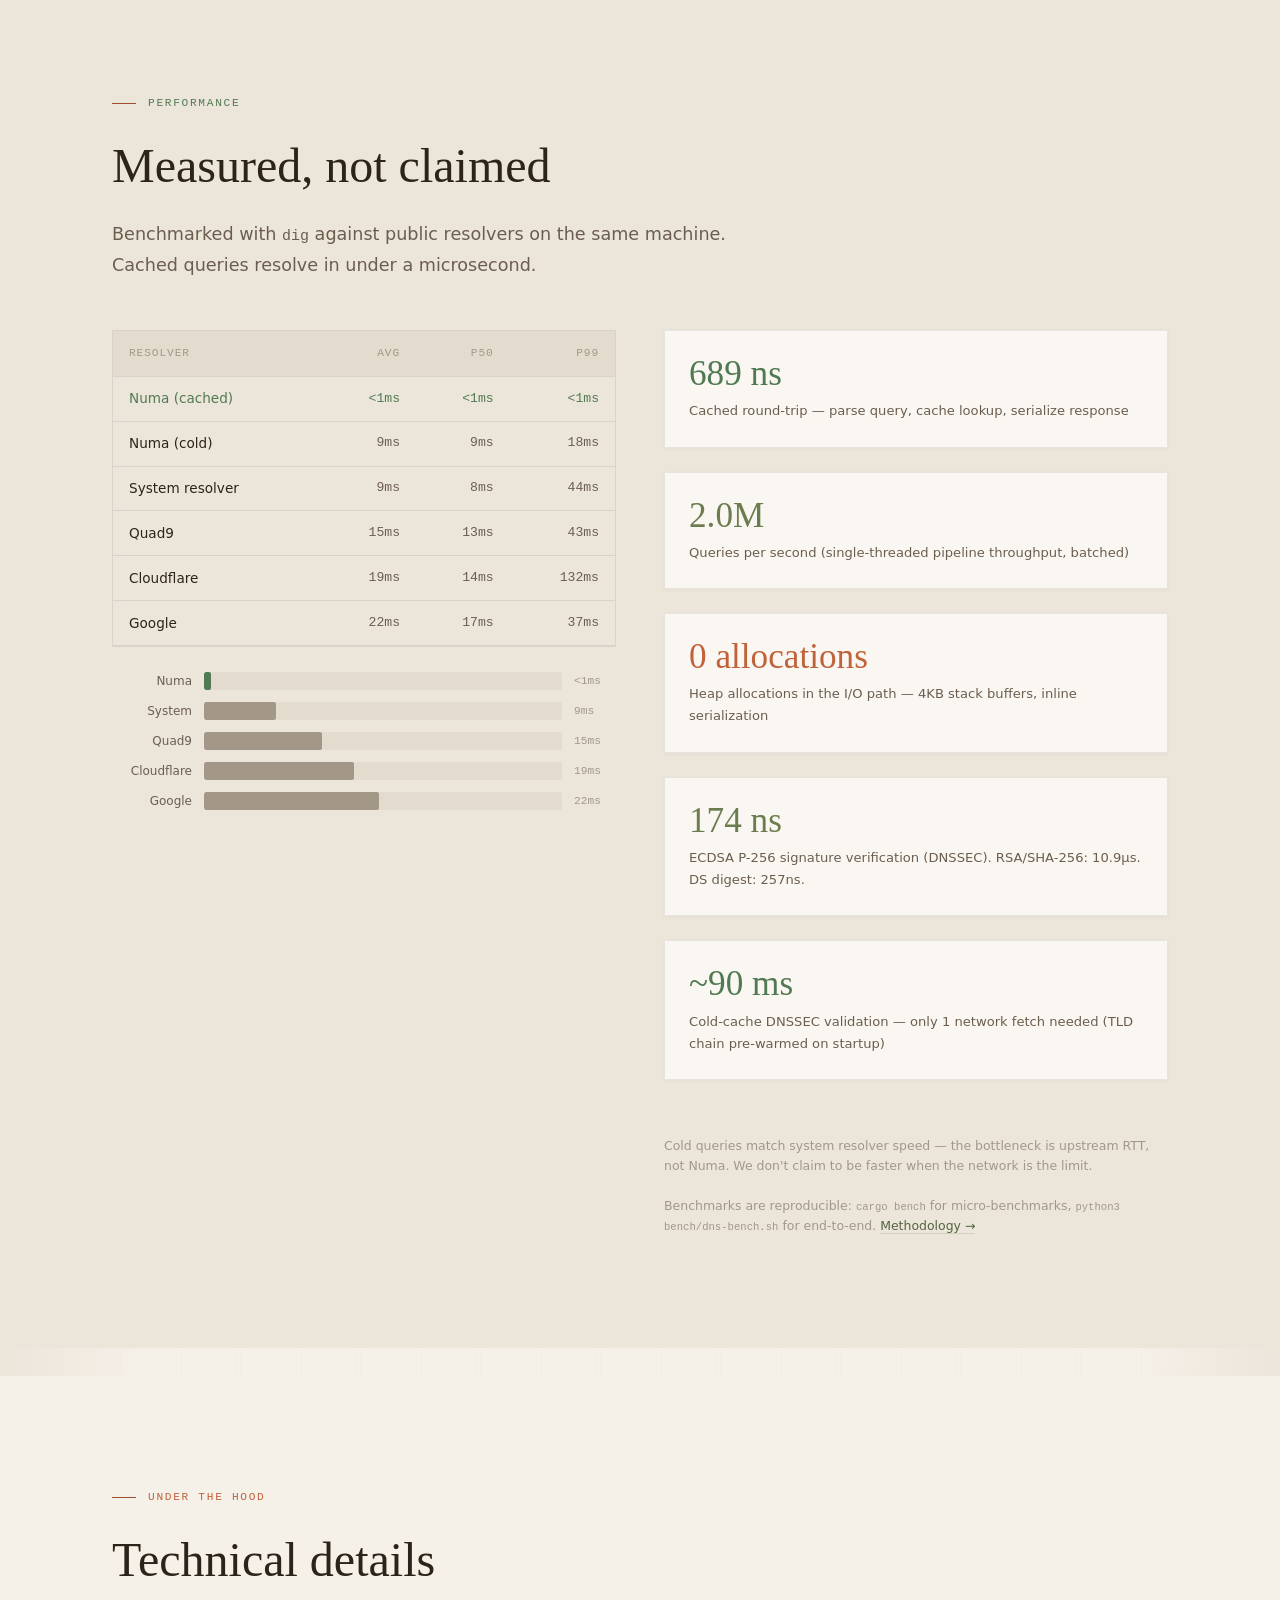
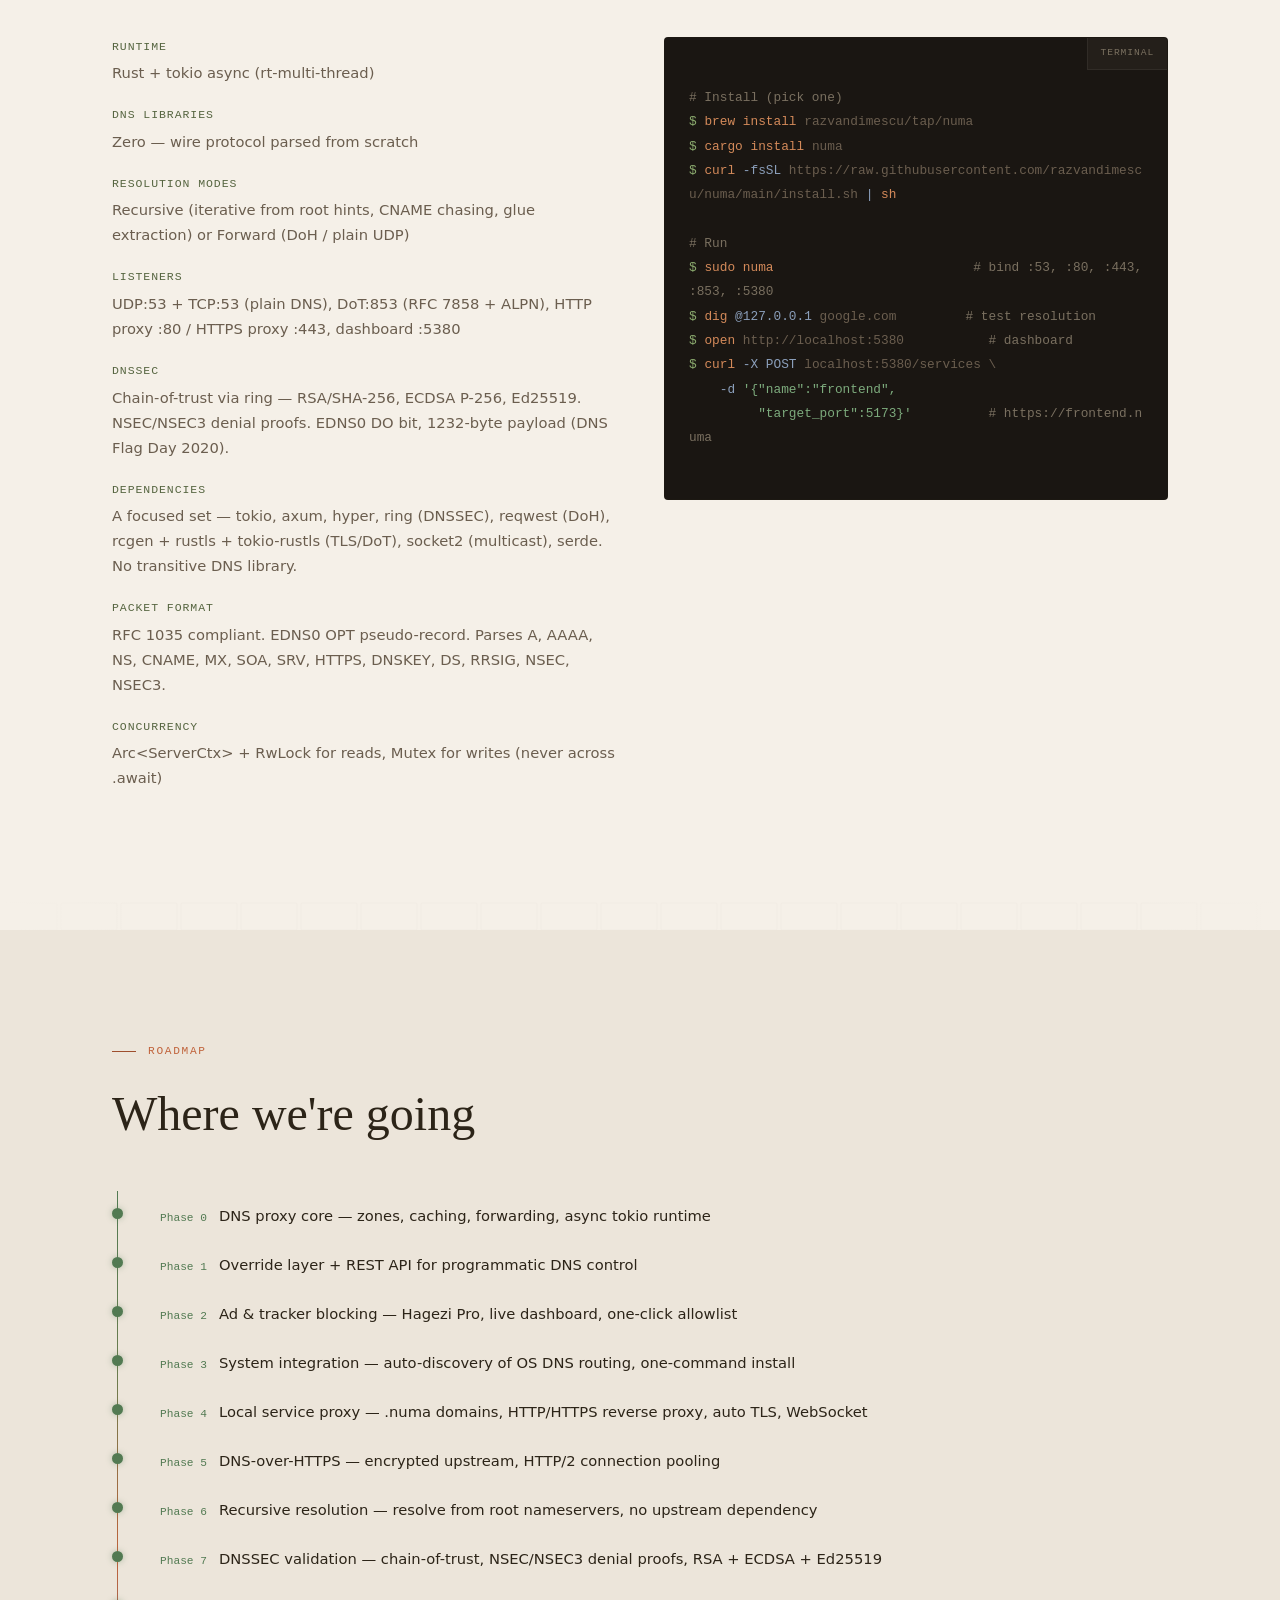
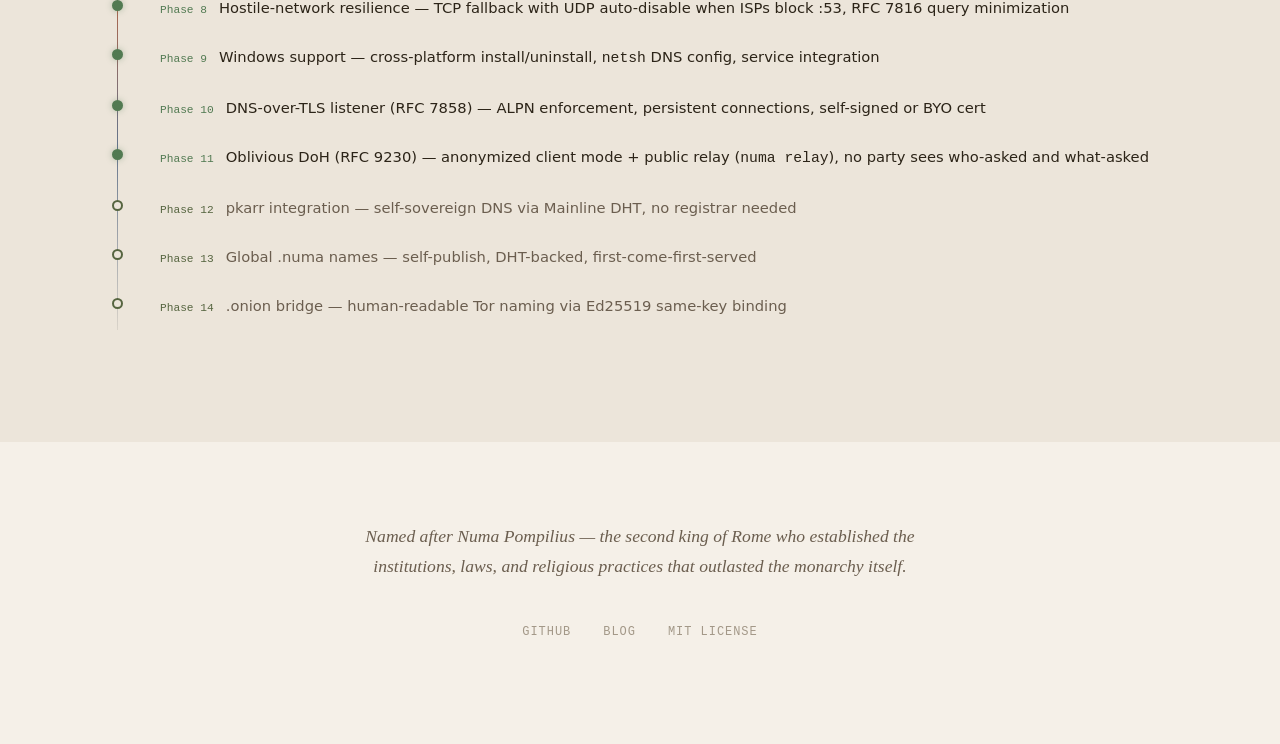
==== commit 6150e076: "fix(blocklist): replace dead hagezi default, reject non-2xx HaGeZi discontinued the hosts/ and domai" ====
--- a/site/index.html
+++ b/site/index.html
@@ -1290,7 +1290,7 @@
         <h3>Resolve &amp; Protect</h3>
         <ul>
           <li>Forward mode by default &mdash; transparent proxy to your existing DNS, with caching</li>
-          <li>Ad &amp; tracker blocking &mdash; 385K+ domains, zero config</li>
+          <li>Ad &amp; tracker blocking &mdash; Hagezi Pro, zero config</li>
           <li>Recursive resolution &mdash; opt-in, resolve from root nameservers, no upstream needed</li>
           <li>DNSSEC validation &mdash; chain-of-trust + NSEC/NSEC3 denial proofs (RSA, ECDSA, Ed25519)</li>
           <li>DNS-over-TLS listener &mdash; encrypted DNS for phones and strict clients (RFC 7858 with ALPN defense)</li>
@@ -1408,7 +1408,7 @@
             <td class="check">Yes</td>
             <td class="muted">Limited</td>
             <td class="check">Yes</td>
-            <td class="check">385K+ domains</td>
+            <td class="check">Hagezi Pro</td>
           </tr>
           <tr>
             <td>Portable (travels with laptop)</td>
@@ -1688,7 +1688,7 @@
       </div>
       <div class="roadmap-item done">
         <span class="phase">Phase 2</span>
-        <span class="phase-desc">Ad &amp; tracker blocking &mdash; 385K+ domains, live dashboard, one-click allowlist</span>
+        <span class="phase-desc">Ad &amp; tracker blocking &mdash; Hagezi Pro, live dashboard, one-click allowlist</span>
       </div>
       <div class="roadmap-item done">
         <span class="phase">Phase 3</span>
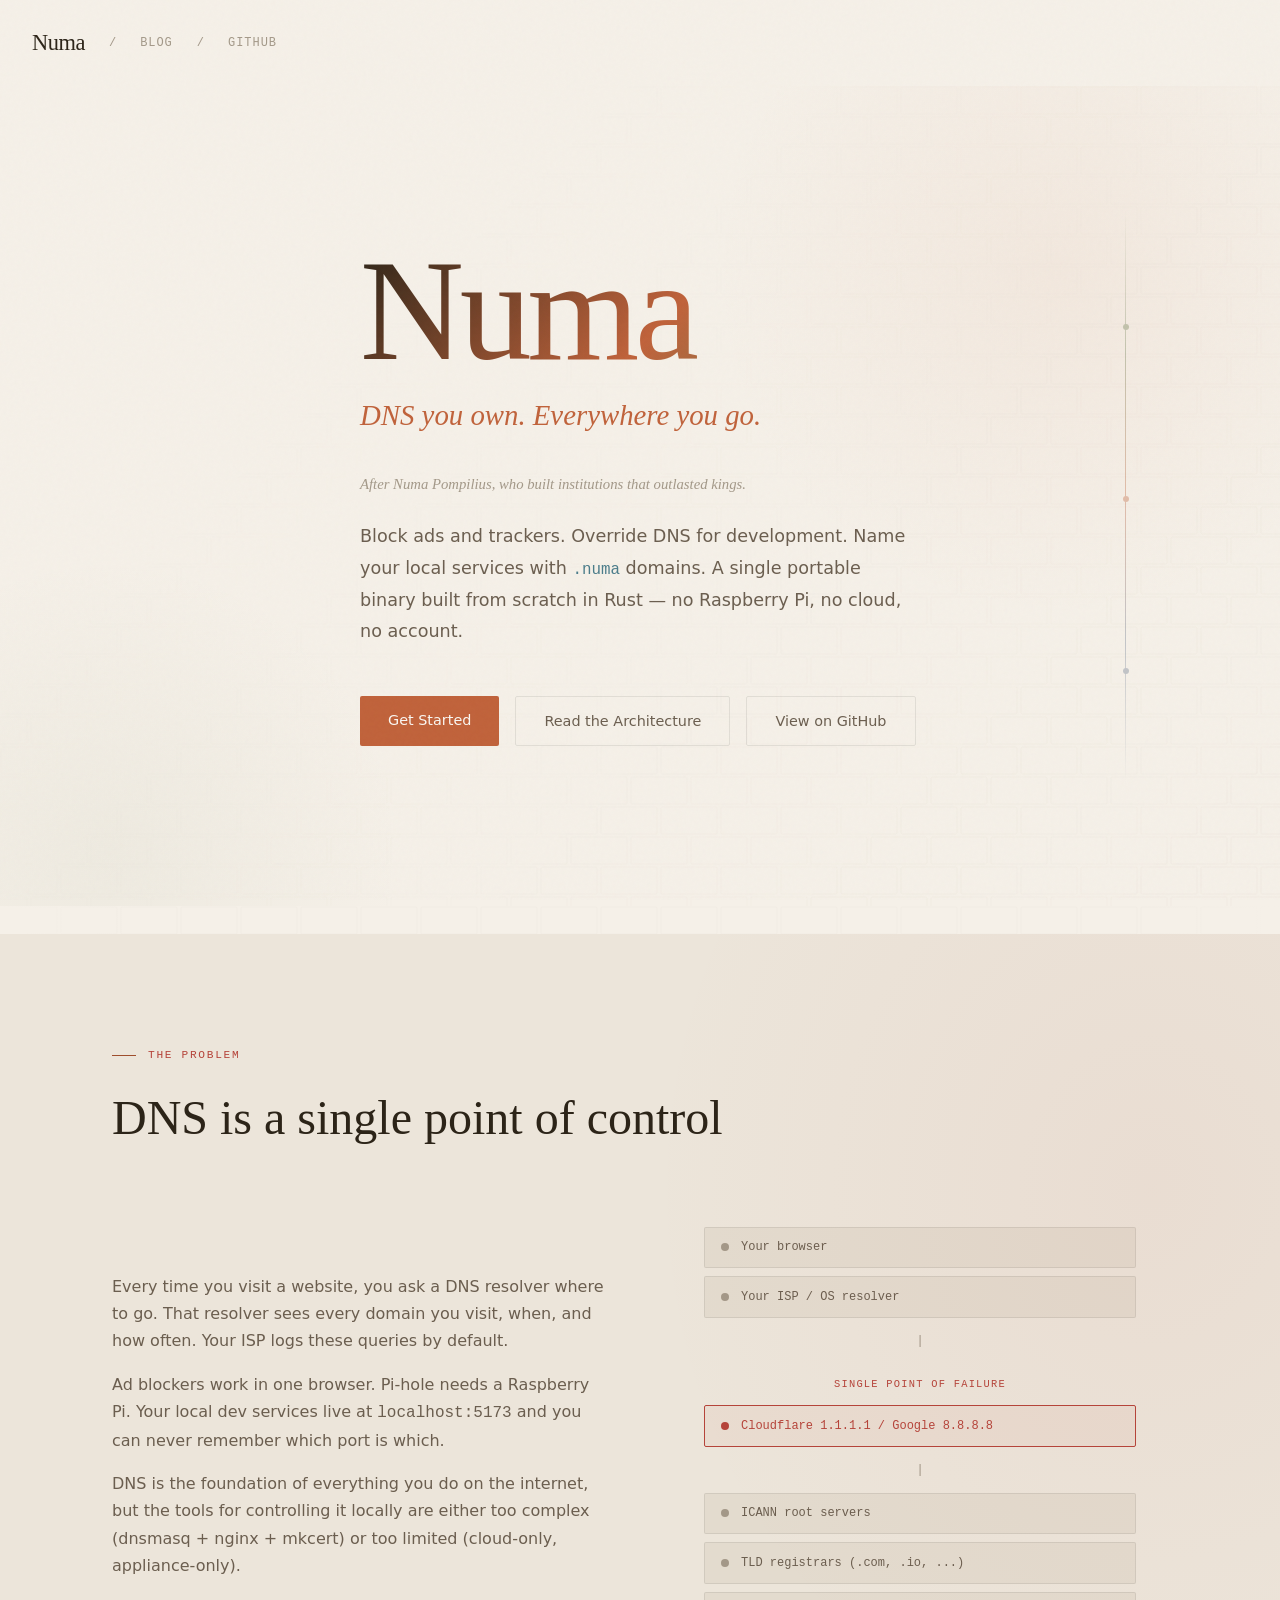
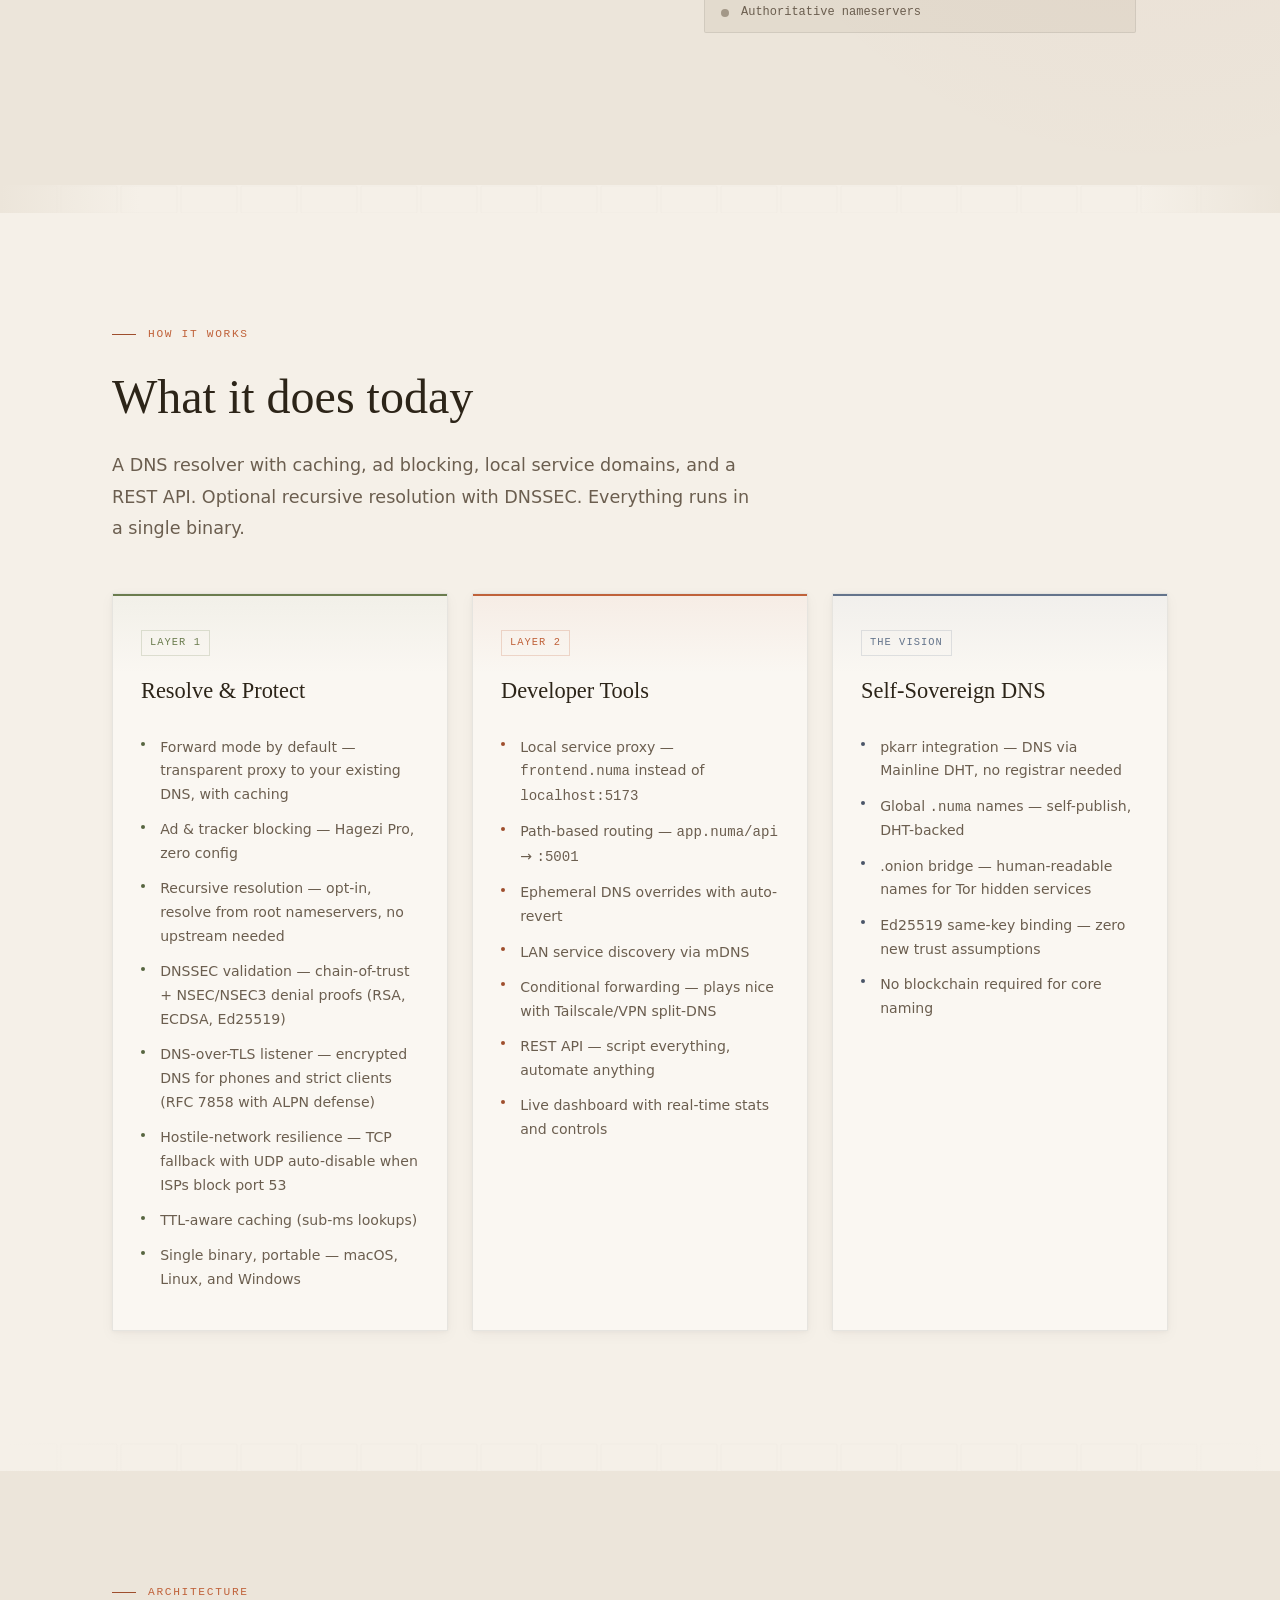
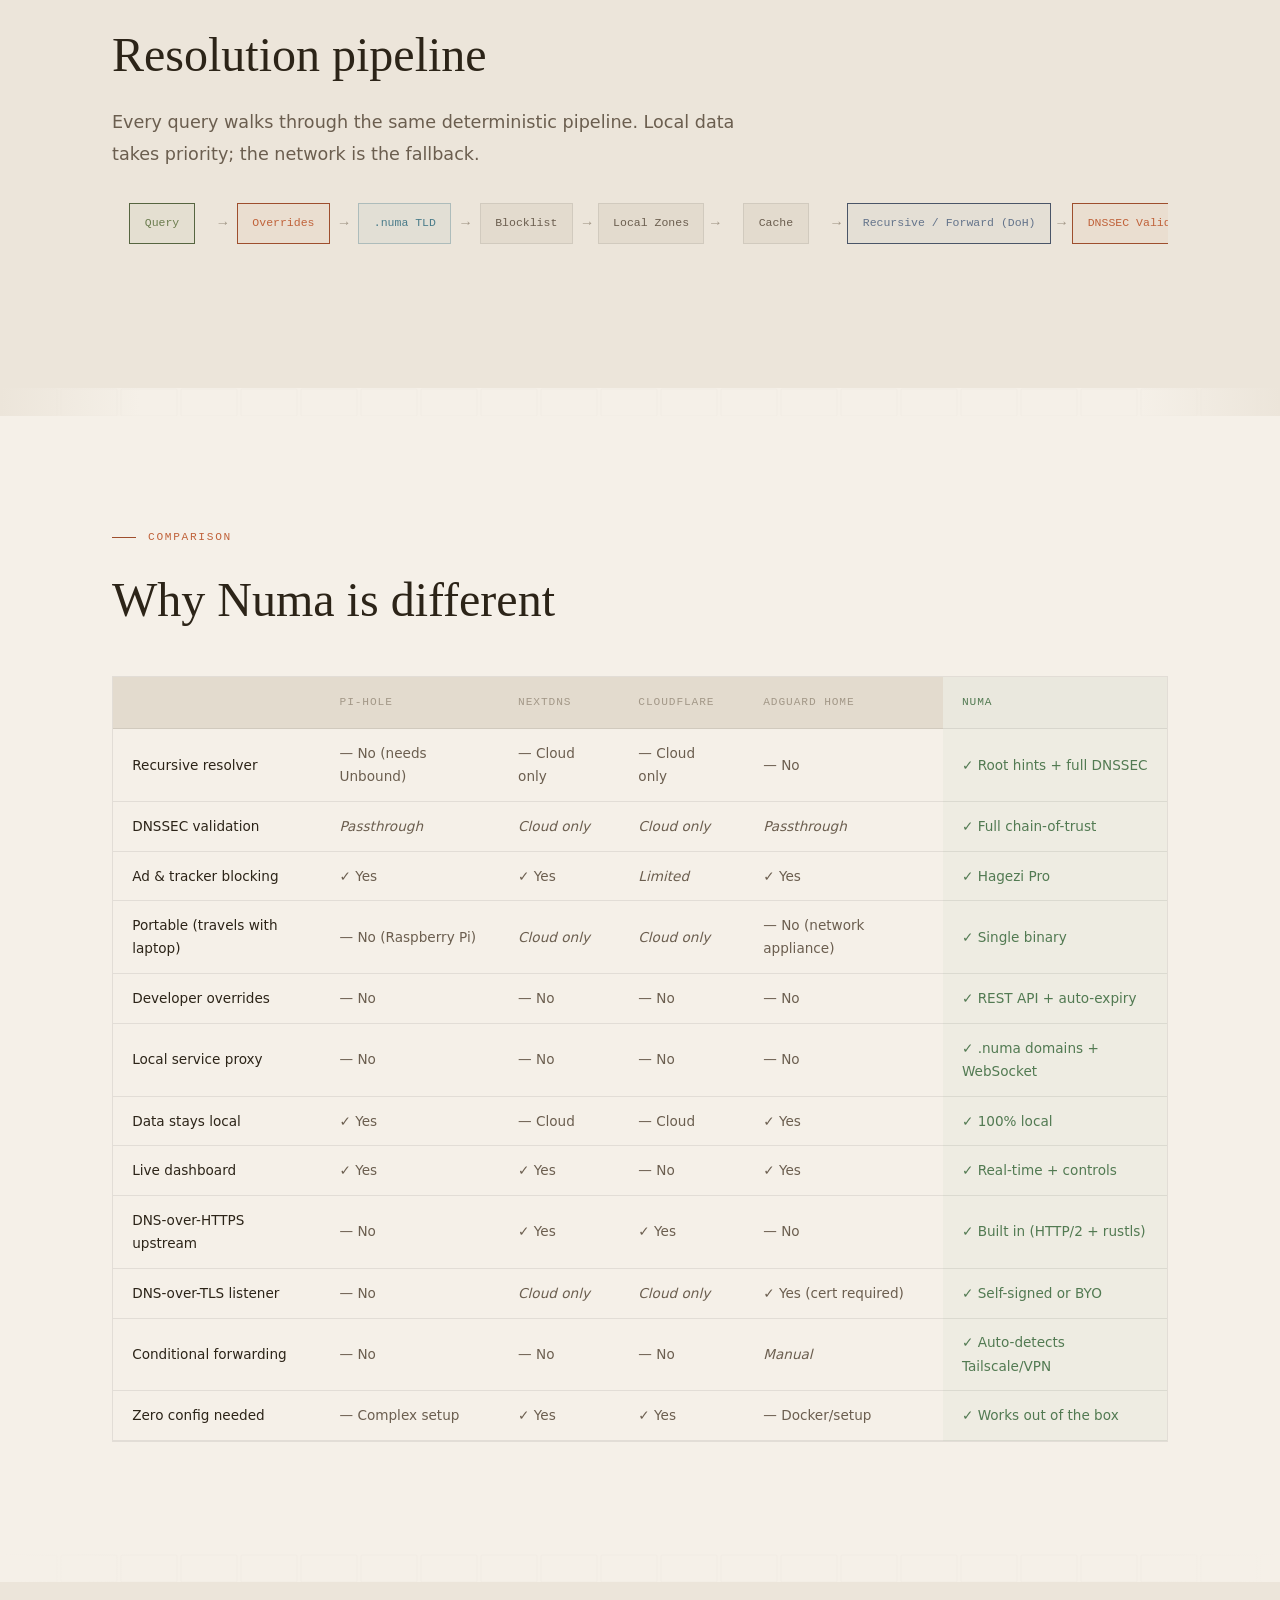
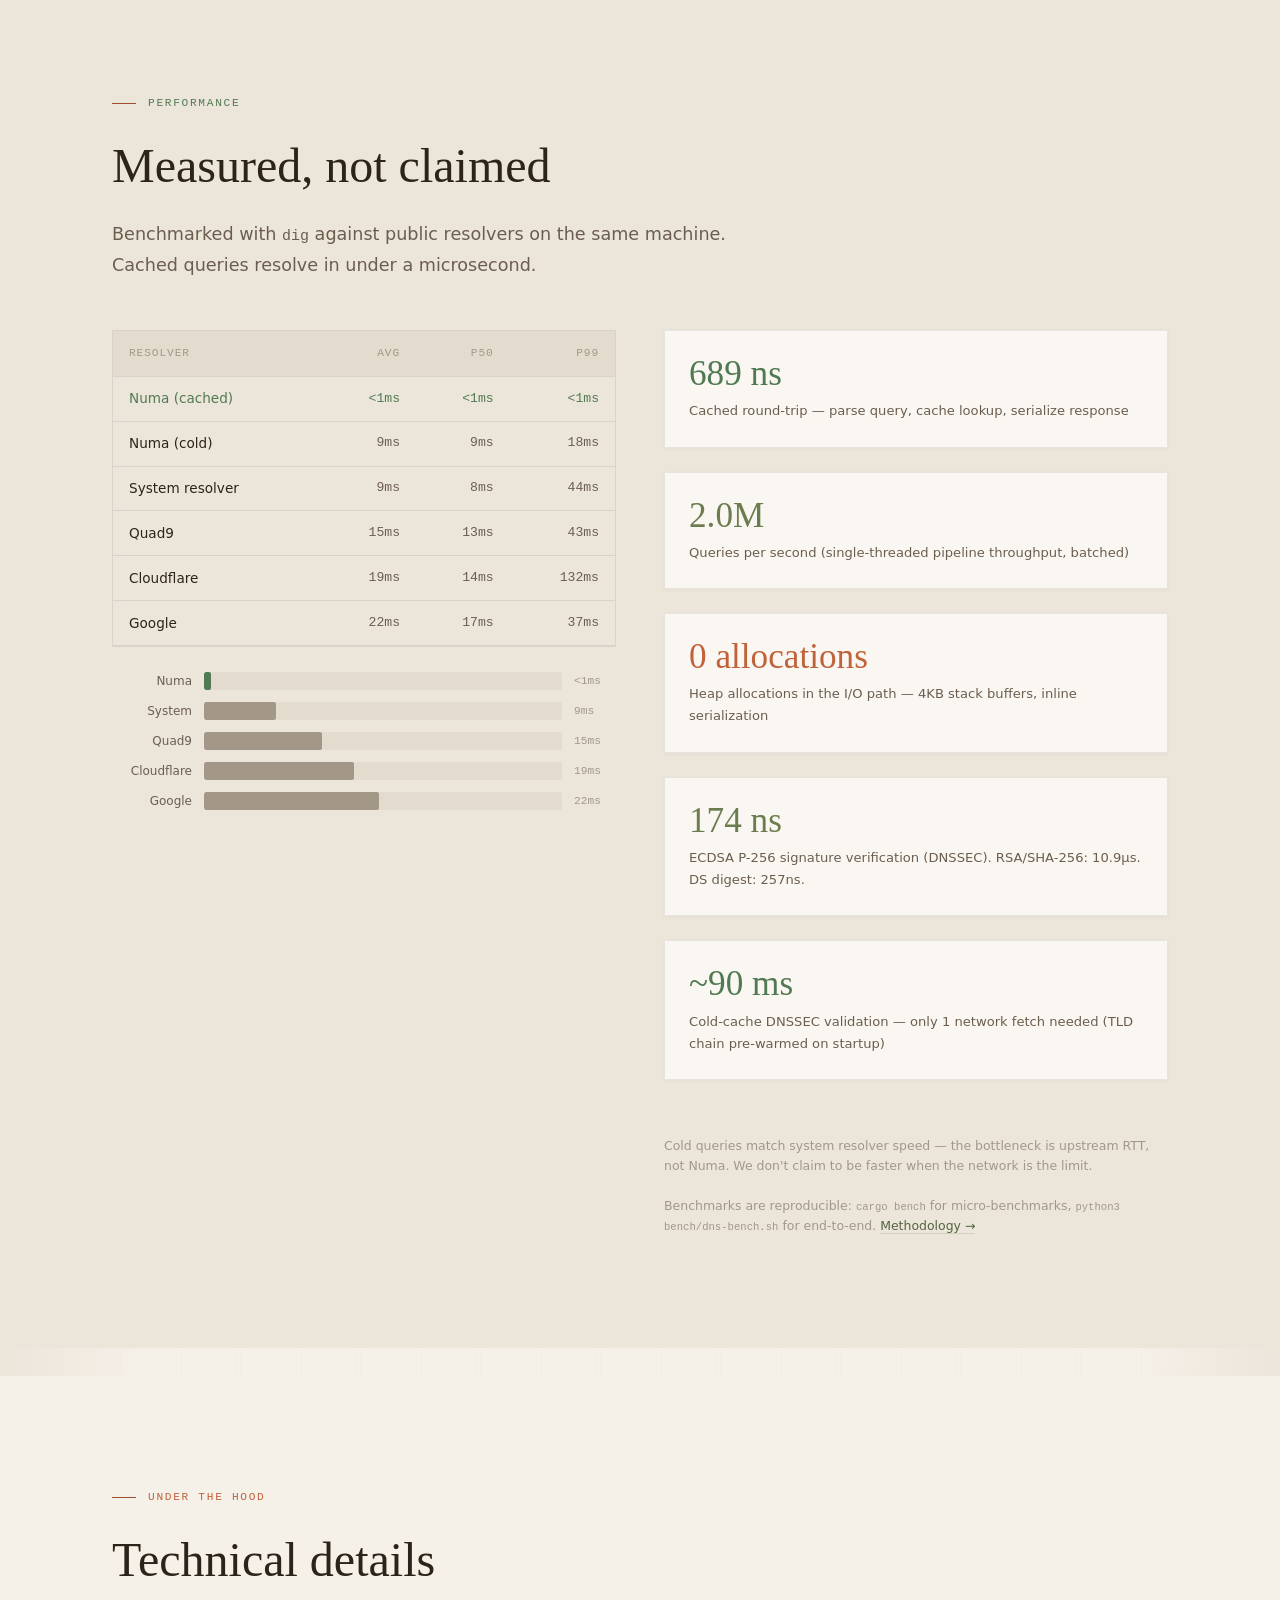
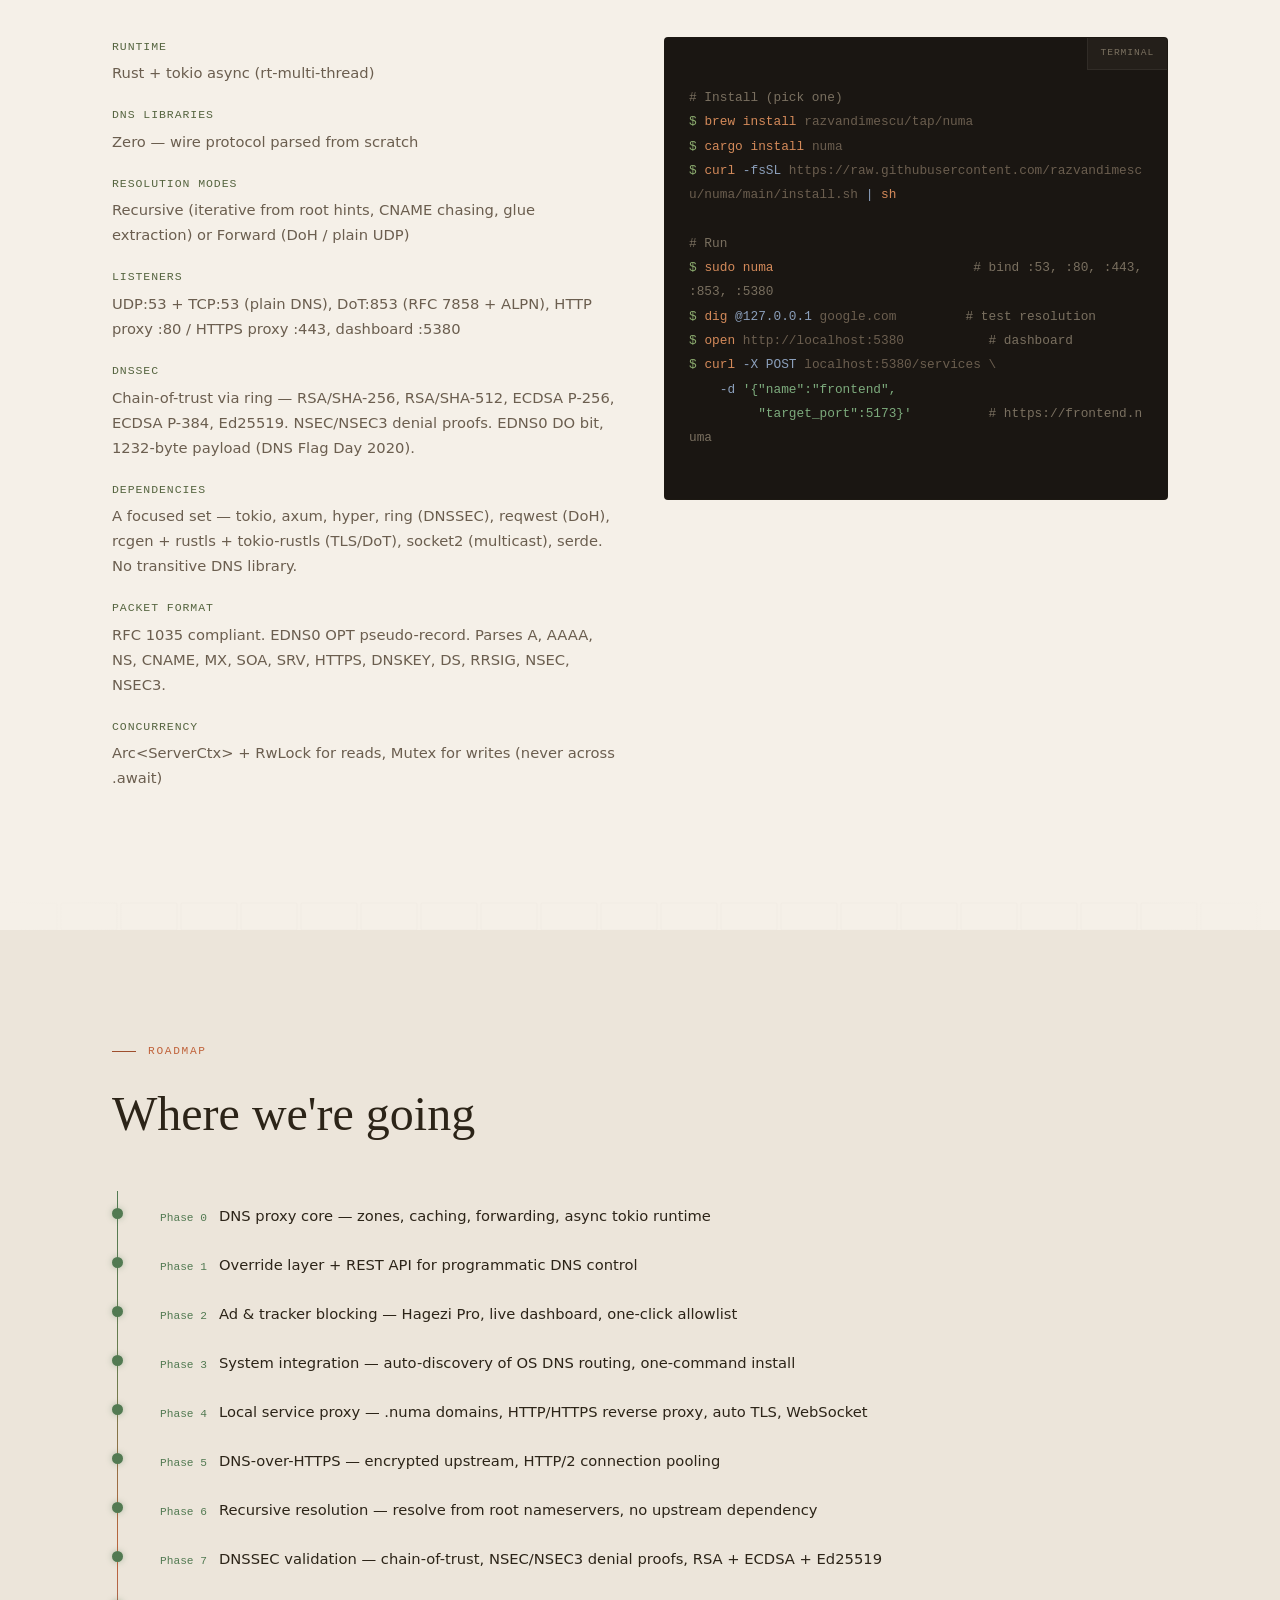
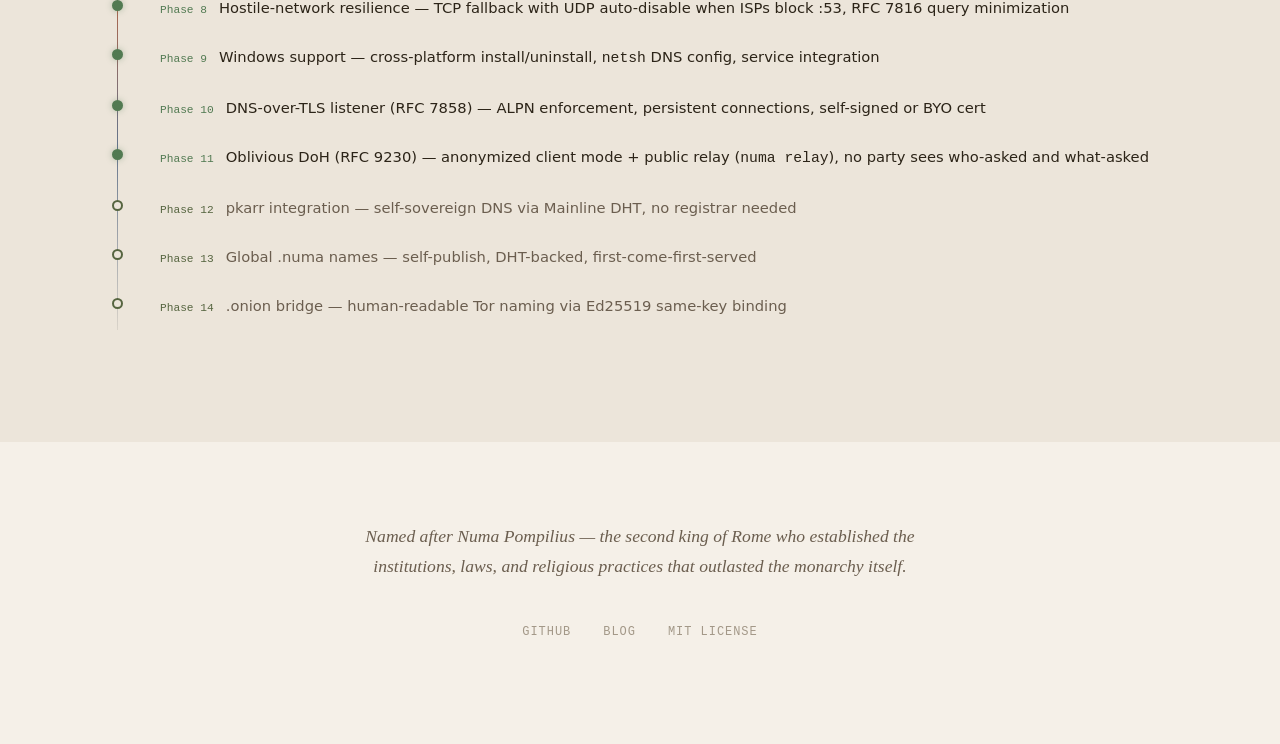
==== commit 6c9d27db: "docs(site): list RSASHA512 and ECDSA P-384 as supported" ====
--- a/site/index.html
+++ b/site/index.html
@@ -1639,7 +1639,7 @@
         <dd>UDP:53 + TCP:53 (plain DNS), DoT:853 (RFC 7858 + ALPN), HTTP proxy :80 / HTTPS proxy :443, dashboard :5380</dd>
 
         <dt>DNSSEC</dt>
-        <dd>Chain-of-trust via ring &mdash; RSA/SHA-256, ECDSA P-256, Ed25519. NSEC/NSEC3 denial proofs. EDNS0 DO bit, 1232-byte payload (DNS Flag Day 2020).</dd>
+        <dd>Chain-of-trust via ring &mdash; RSA/SHA-256, RSA/SHA-512, ECDSA P-256, ECDSA P-384, Ed25519. NSEC/NSEC3 denial proofs. EDNS0 DO bit, 1232-byte payload (DNS Flag Day 2020).</dd>
 
         <dt>Dependencies</dt>
         <dd>A focused set &mdash; tokio, axum, hyper, ring (DNSSEC), reqwest (DoH), rcgen + rustls + tokio-rustls (TLS/DoT), socket2 (multicast), serde. No transitive DNS library.</dd>
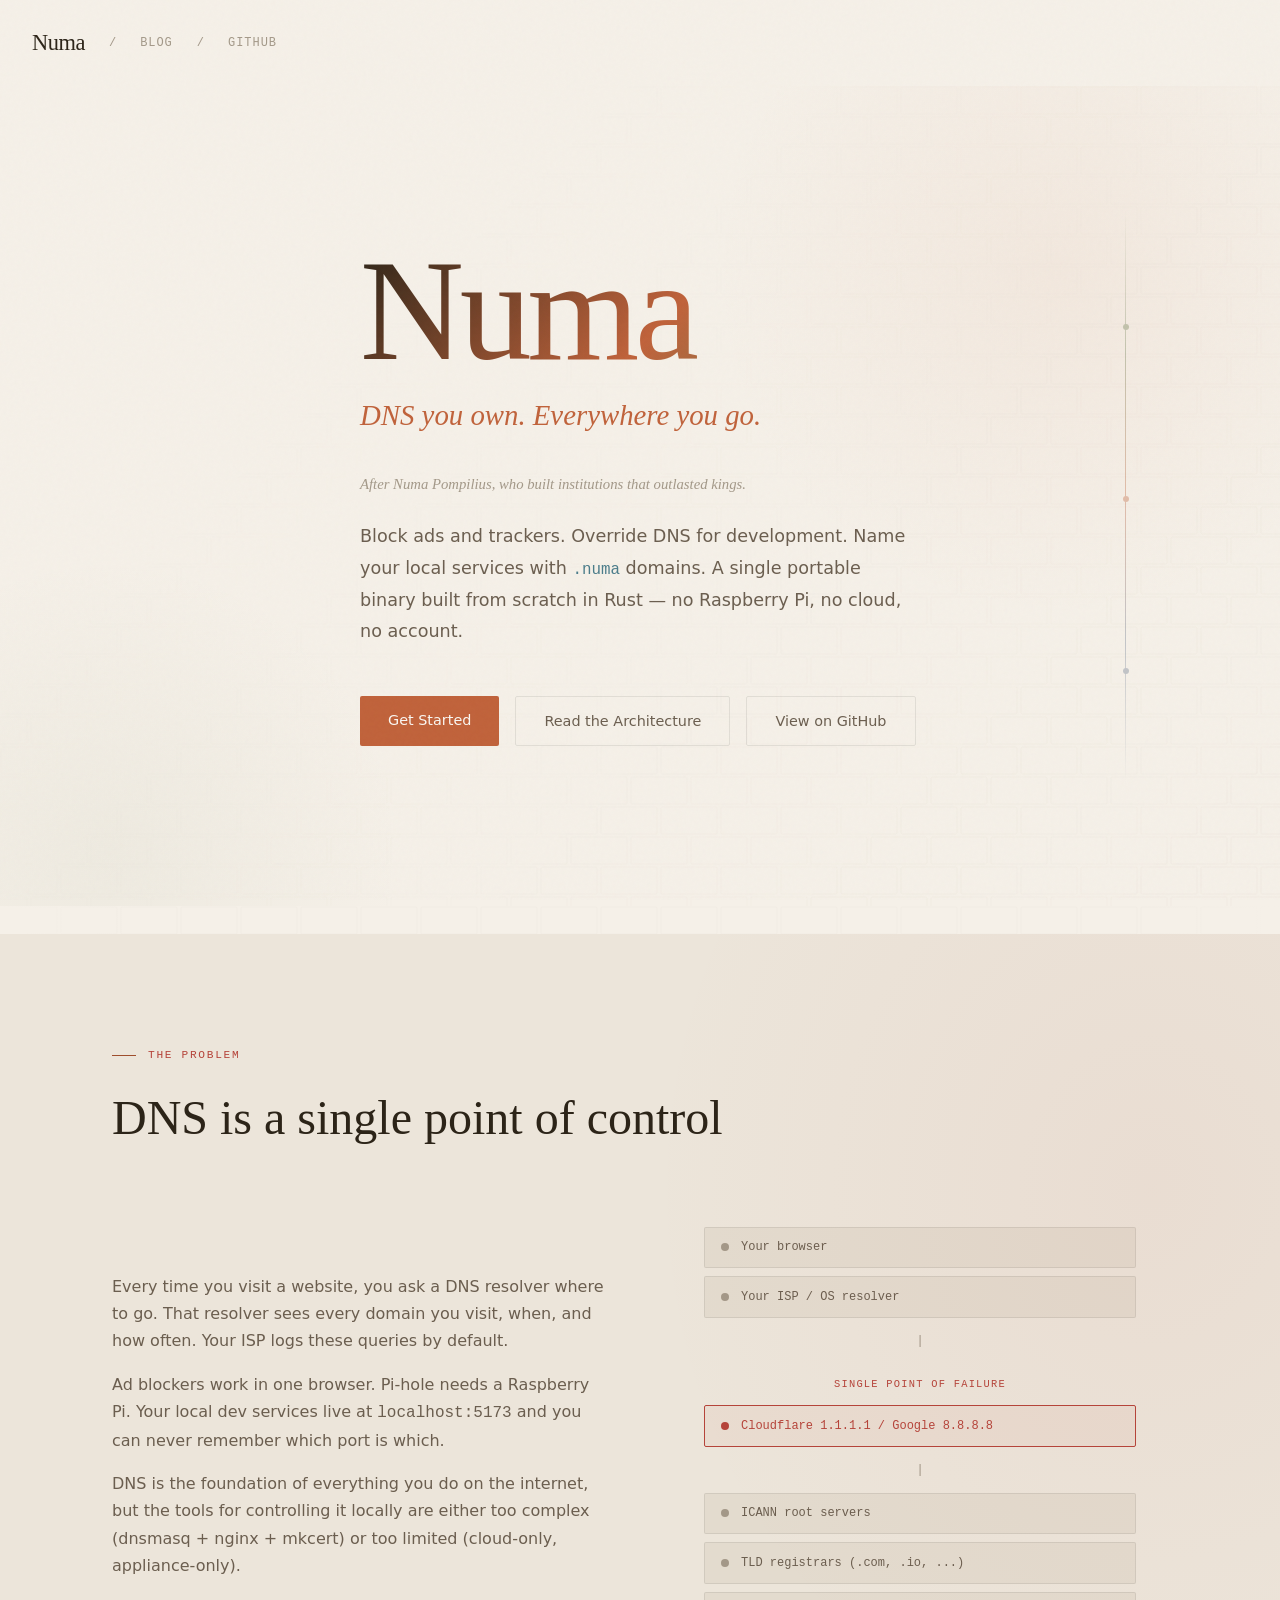
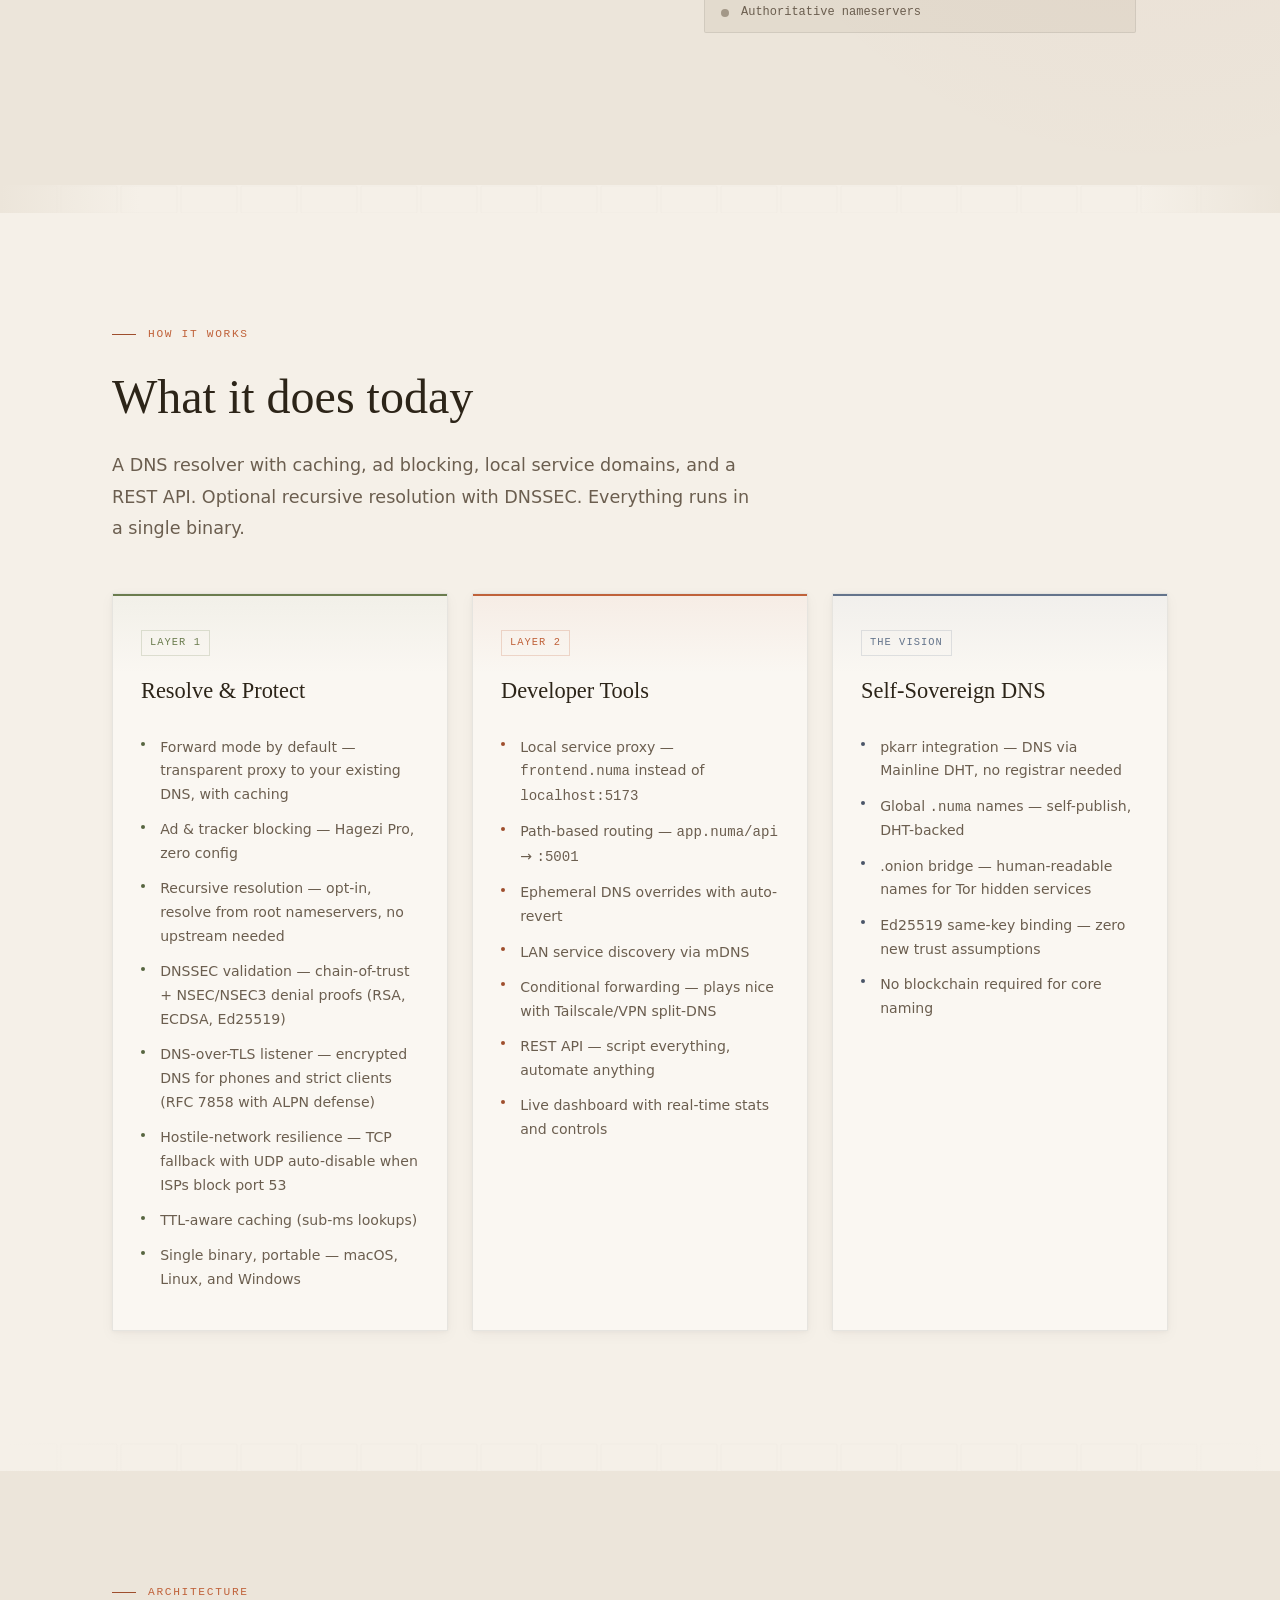
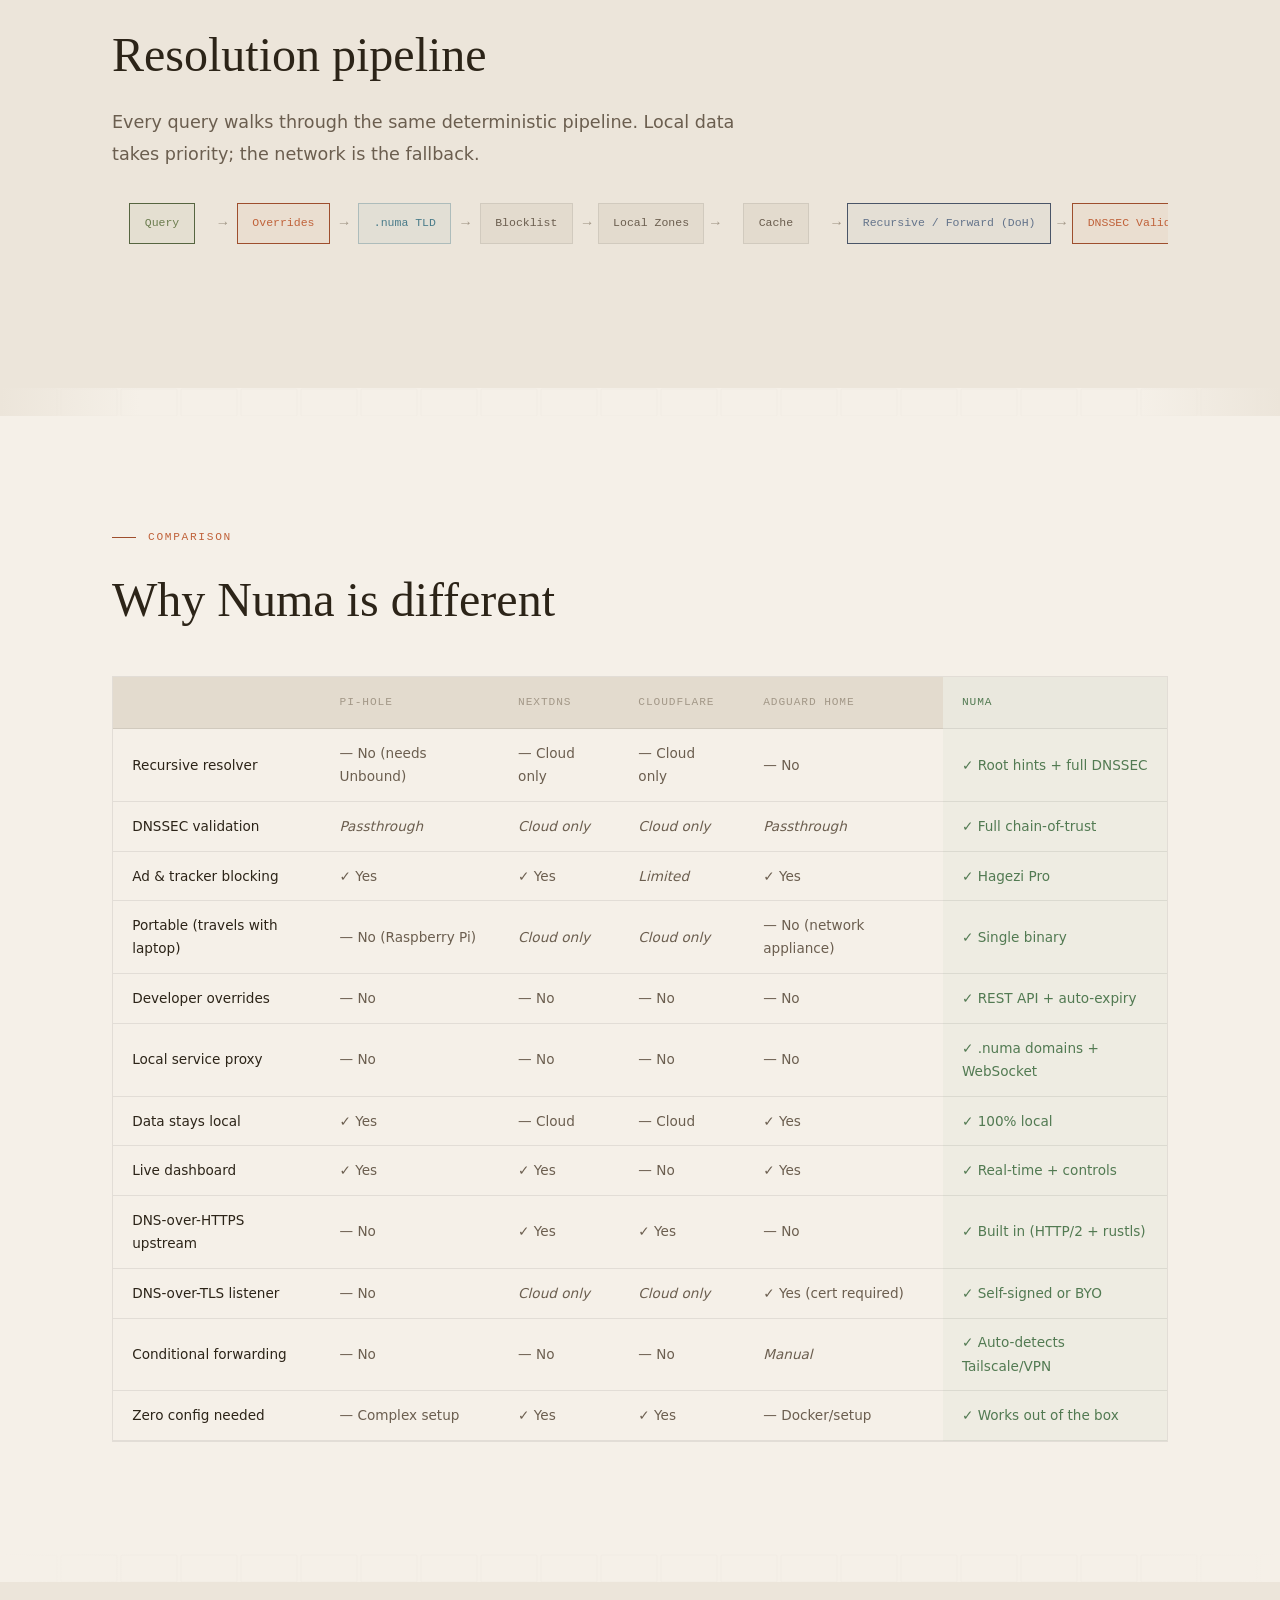
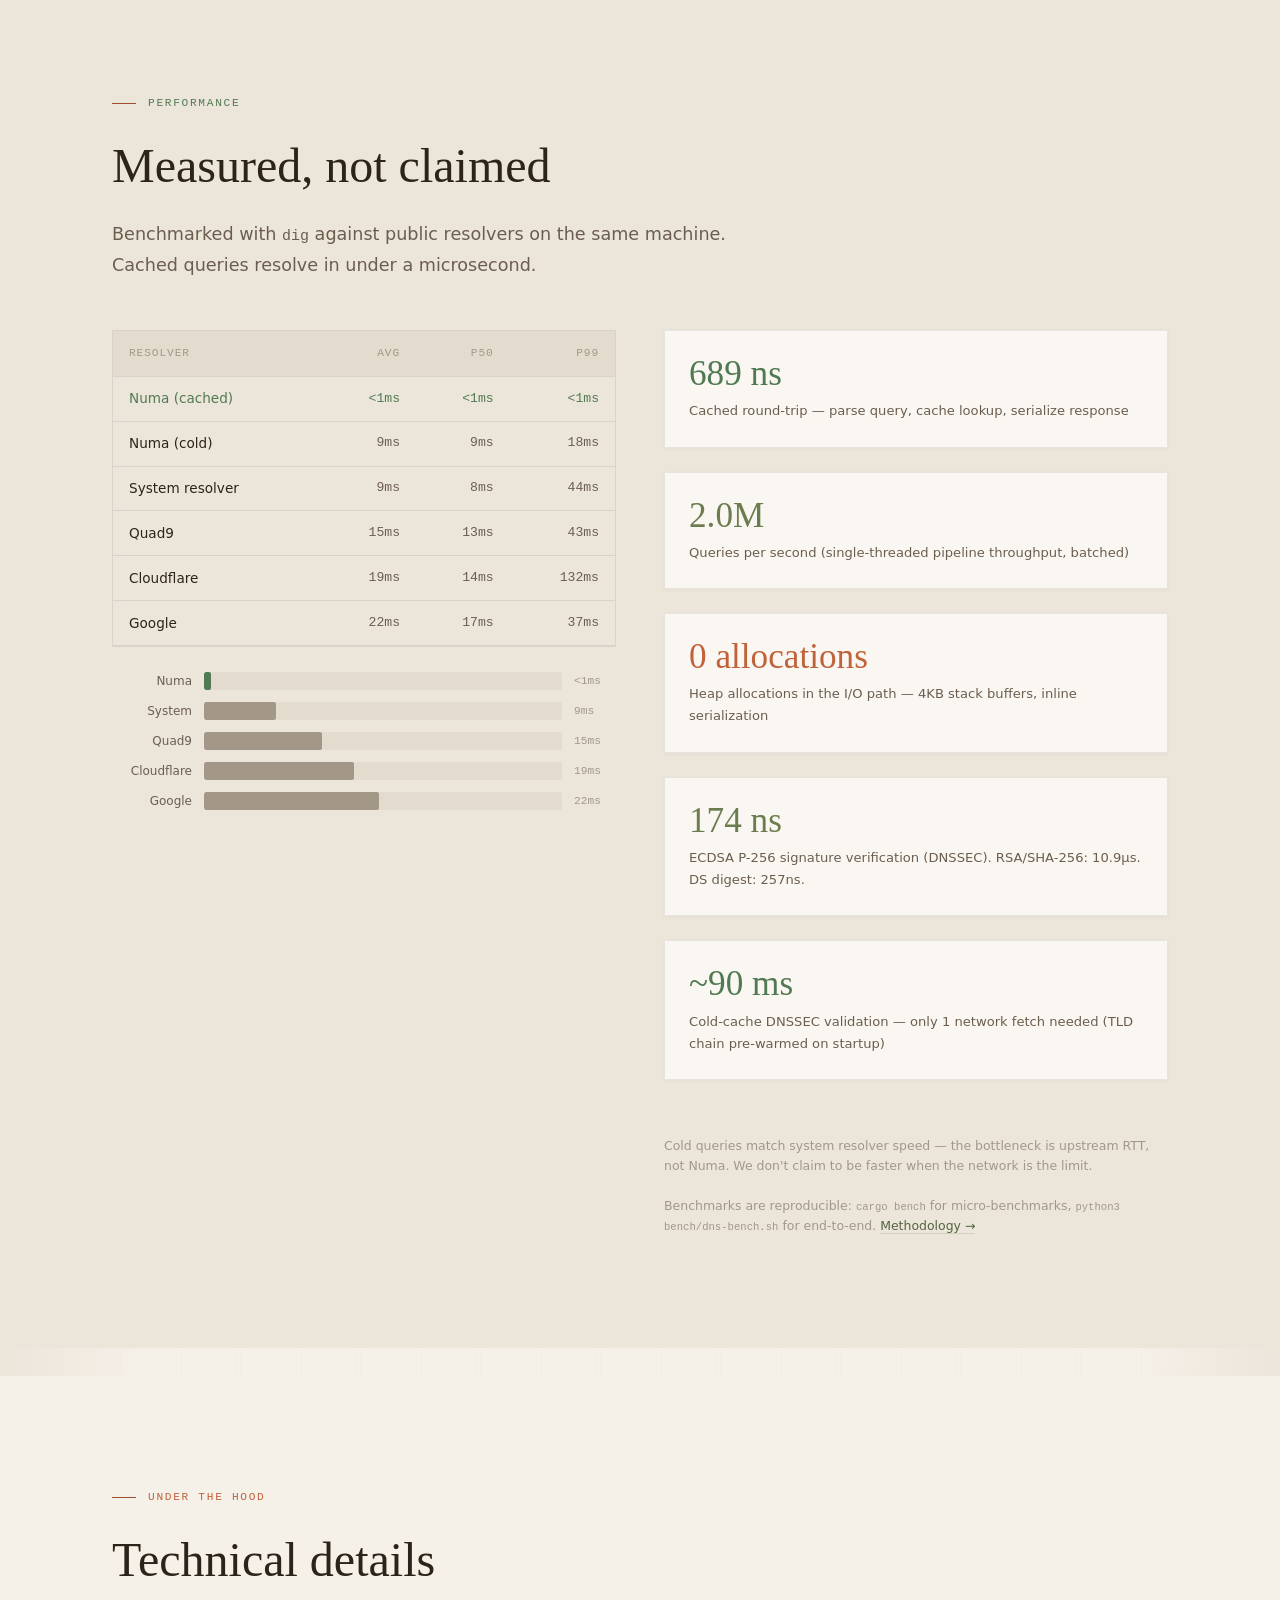
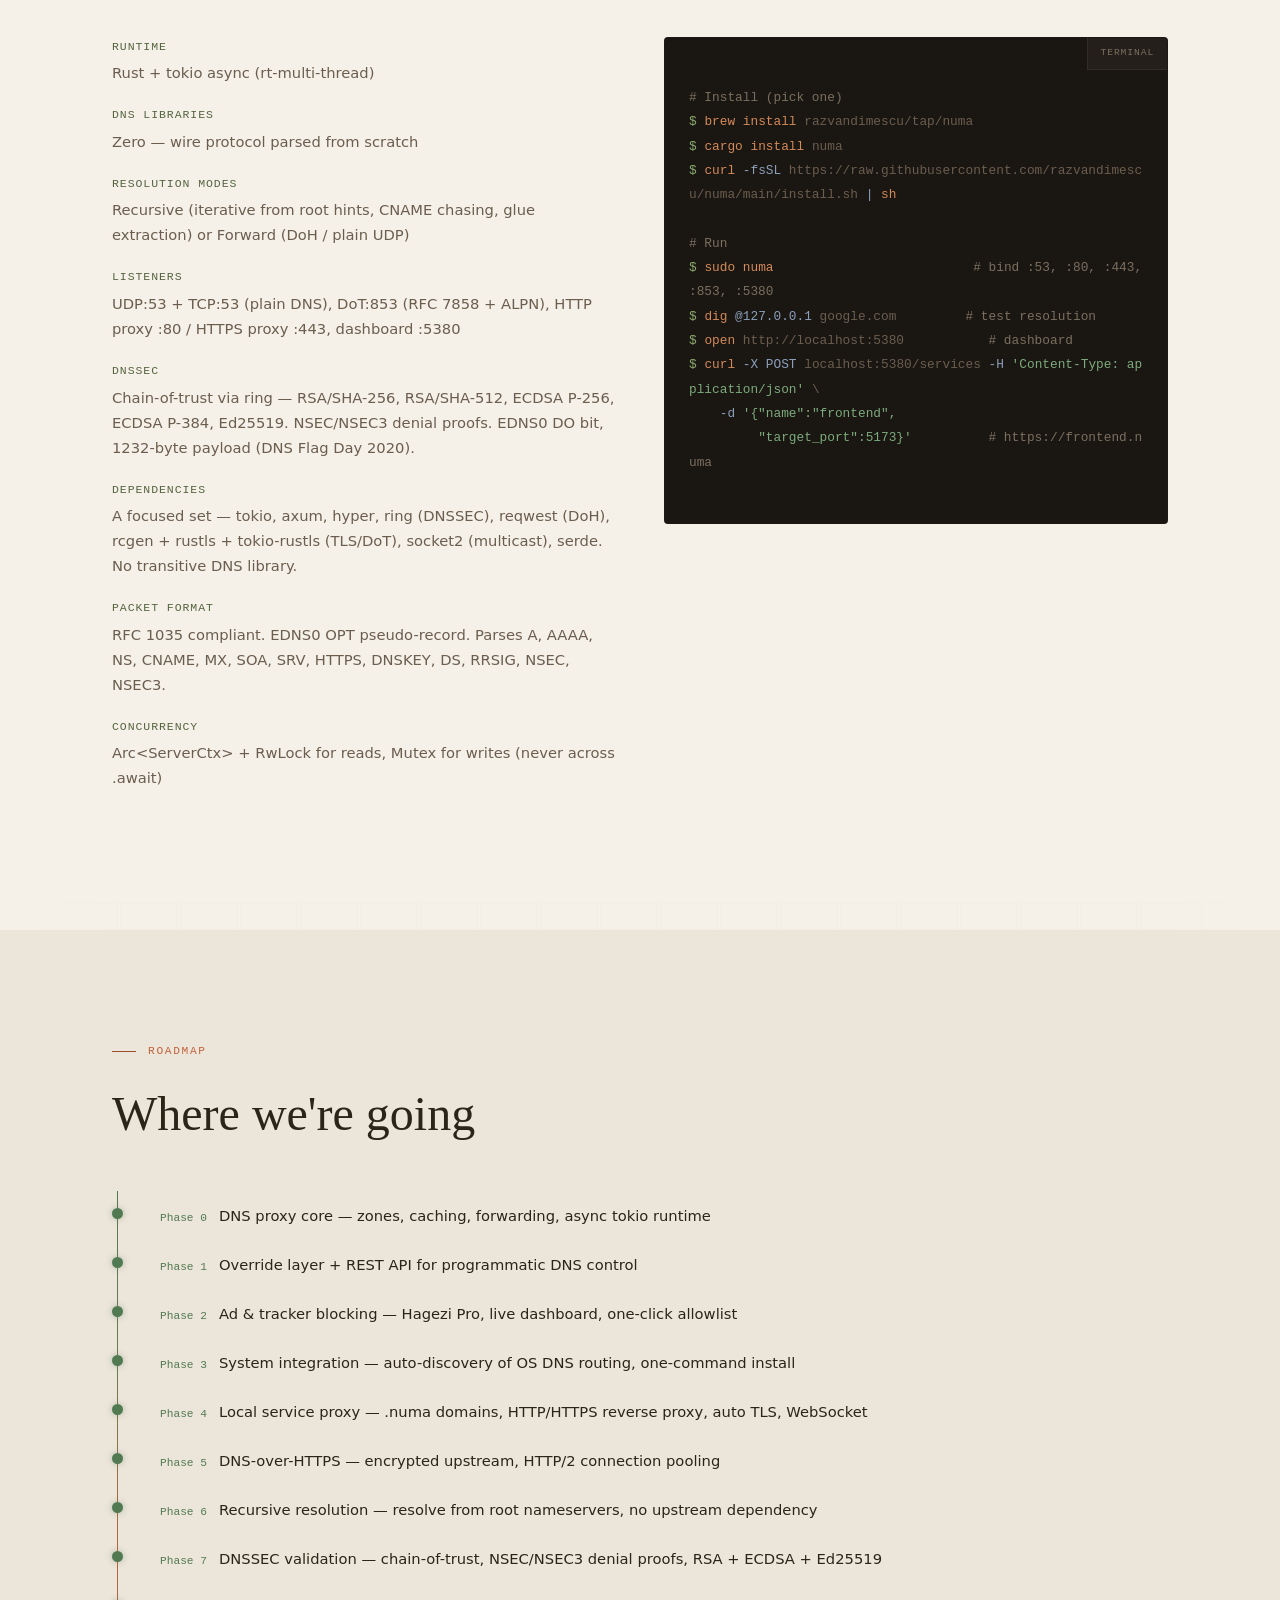
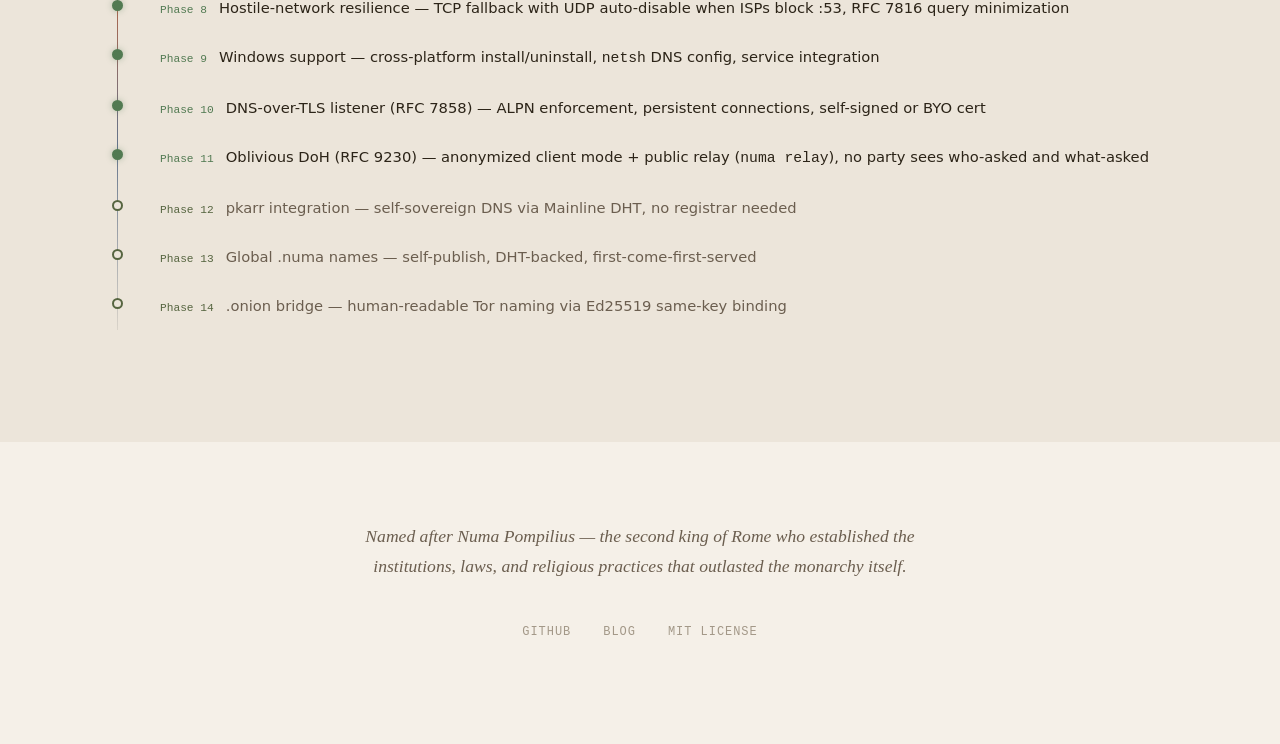
==== commit 0d430c56: "docs(readme): fix first-run commands, correct the comparison, trim The /services curl had no Content" ====
--- a/site/index.html
+++ b/site/index.html
@@ -1660,7 +1660,7 @@
 <span class="prompt">$</span> <span class="cmd">sudo numa</span>                          <span class="comment"># bind :53, :80, :443, :853, :5380</span>
 <span class="prompt">$</span> <span class="cmd">dig</span> <span class="flag">@127.0.0.1</span> google.com         <span class="comment"># test resolution</span>
 <span class="prompt">$</span> <span class="cmd">open</span> http://localhost:5380           <span class="comment"># dashboard</span>
-<span class="prompt">$</span> <span class="cmd">curl</span> <span class="flag">-X POST</span> localhost:5380/services \
+<span class="prompt">$</span> <span class="cmd">curl</span> <span class="flag">-X POST</span> localhost:5380/services <span class="flag">-H</span> <span class="str">'Content-Type: application/json'</span> \
     <span class="flag">-d</span> <span class="str">'{"name":"frontend",
          "target_port":5173}'</span>          <span class="comment"># https://frontend.numa</span>
       </div>
